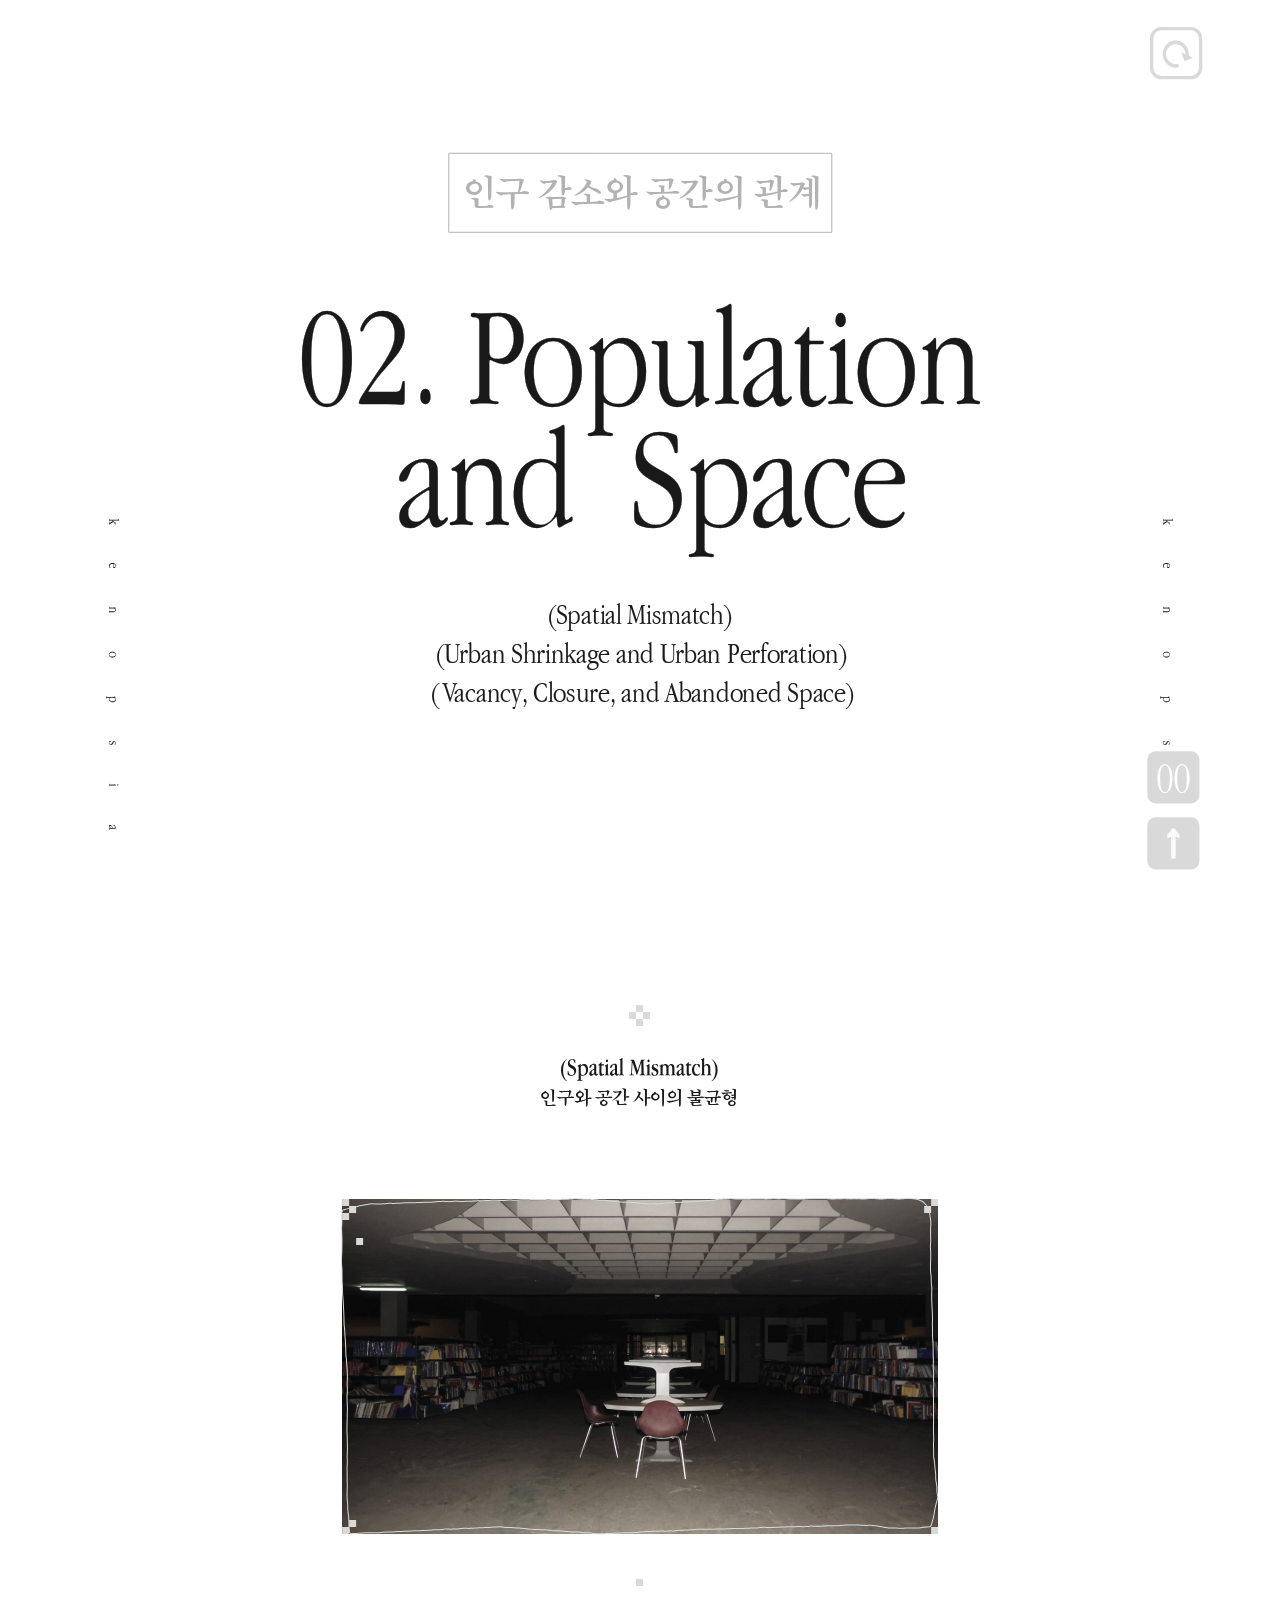
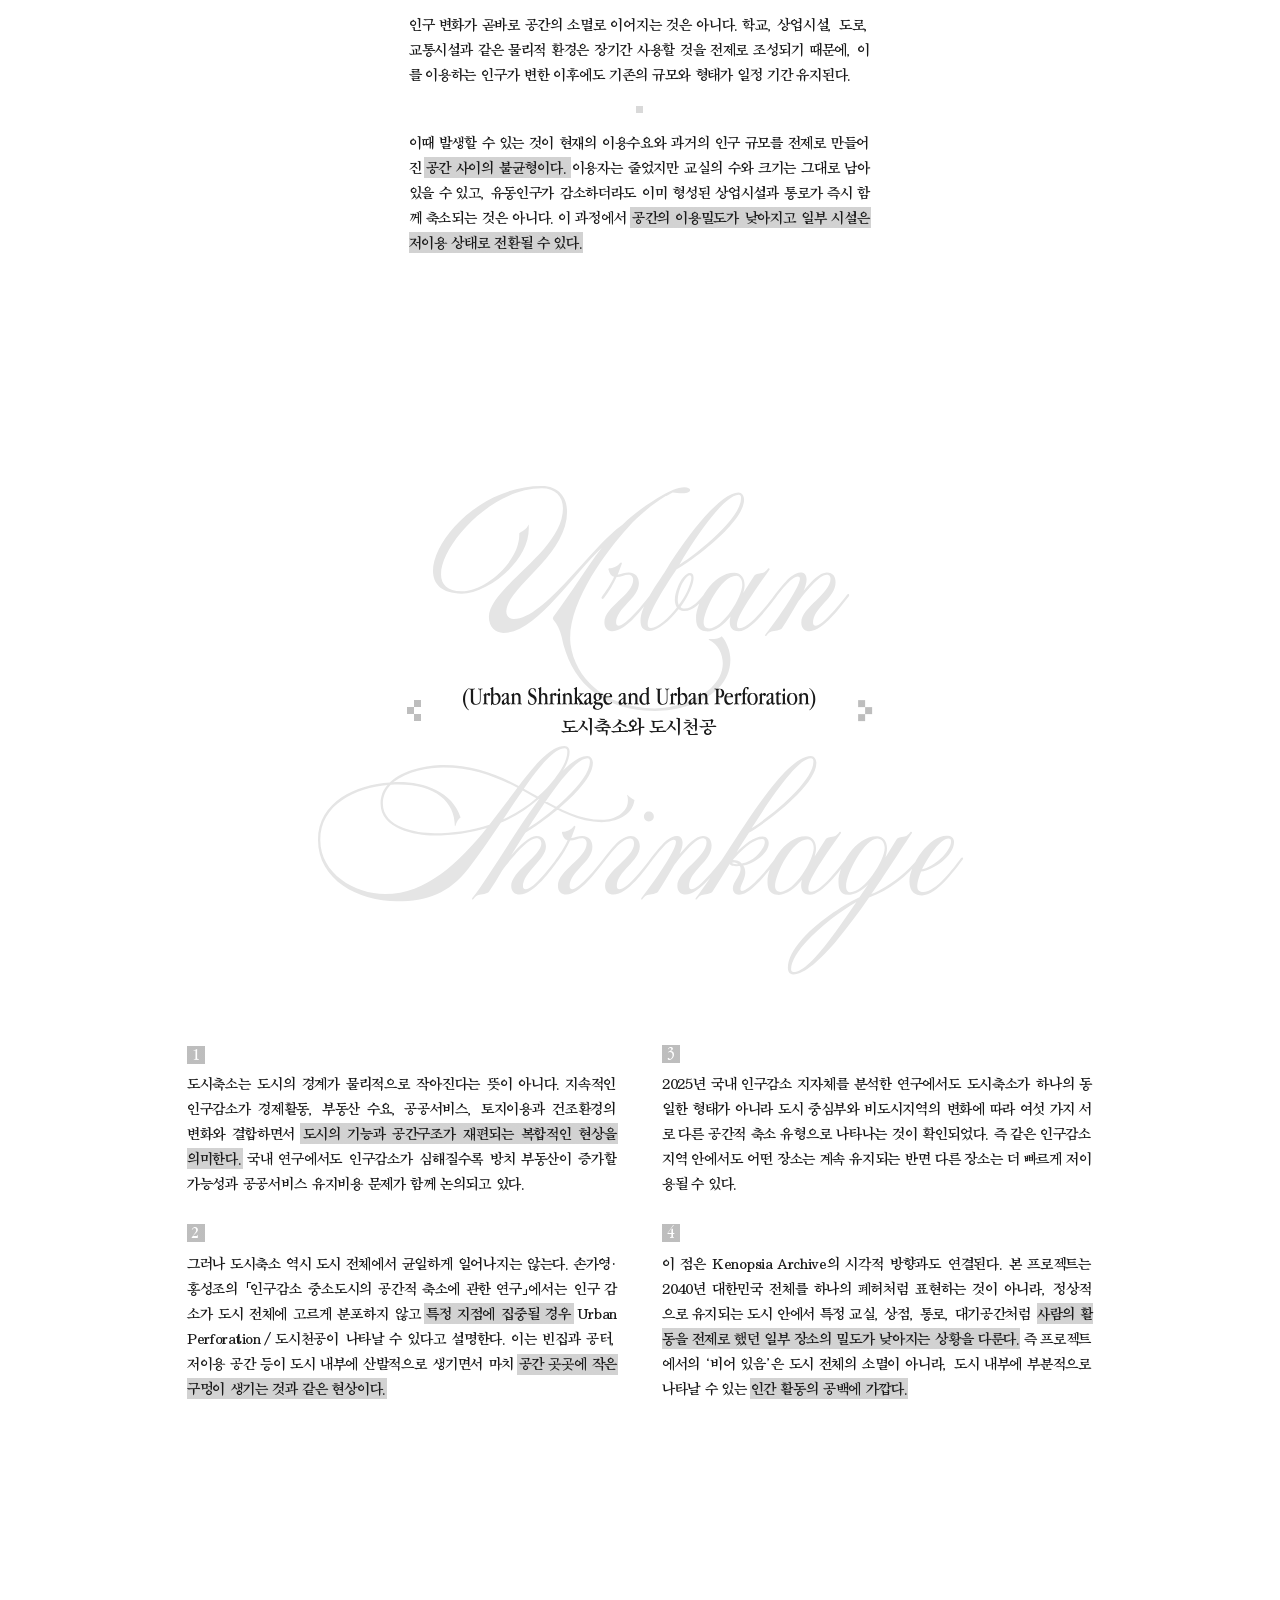
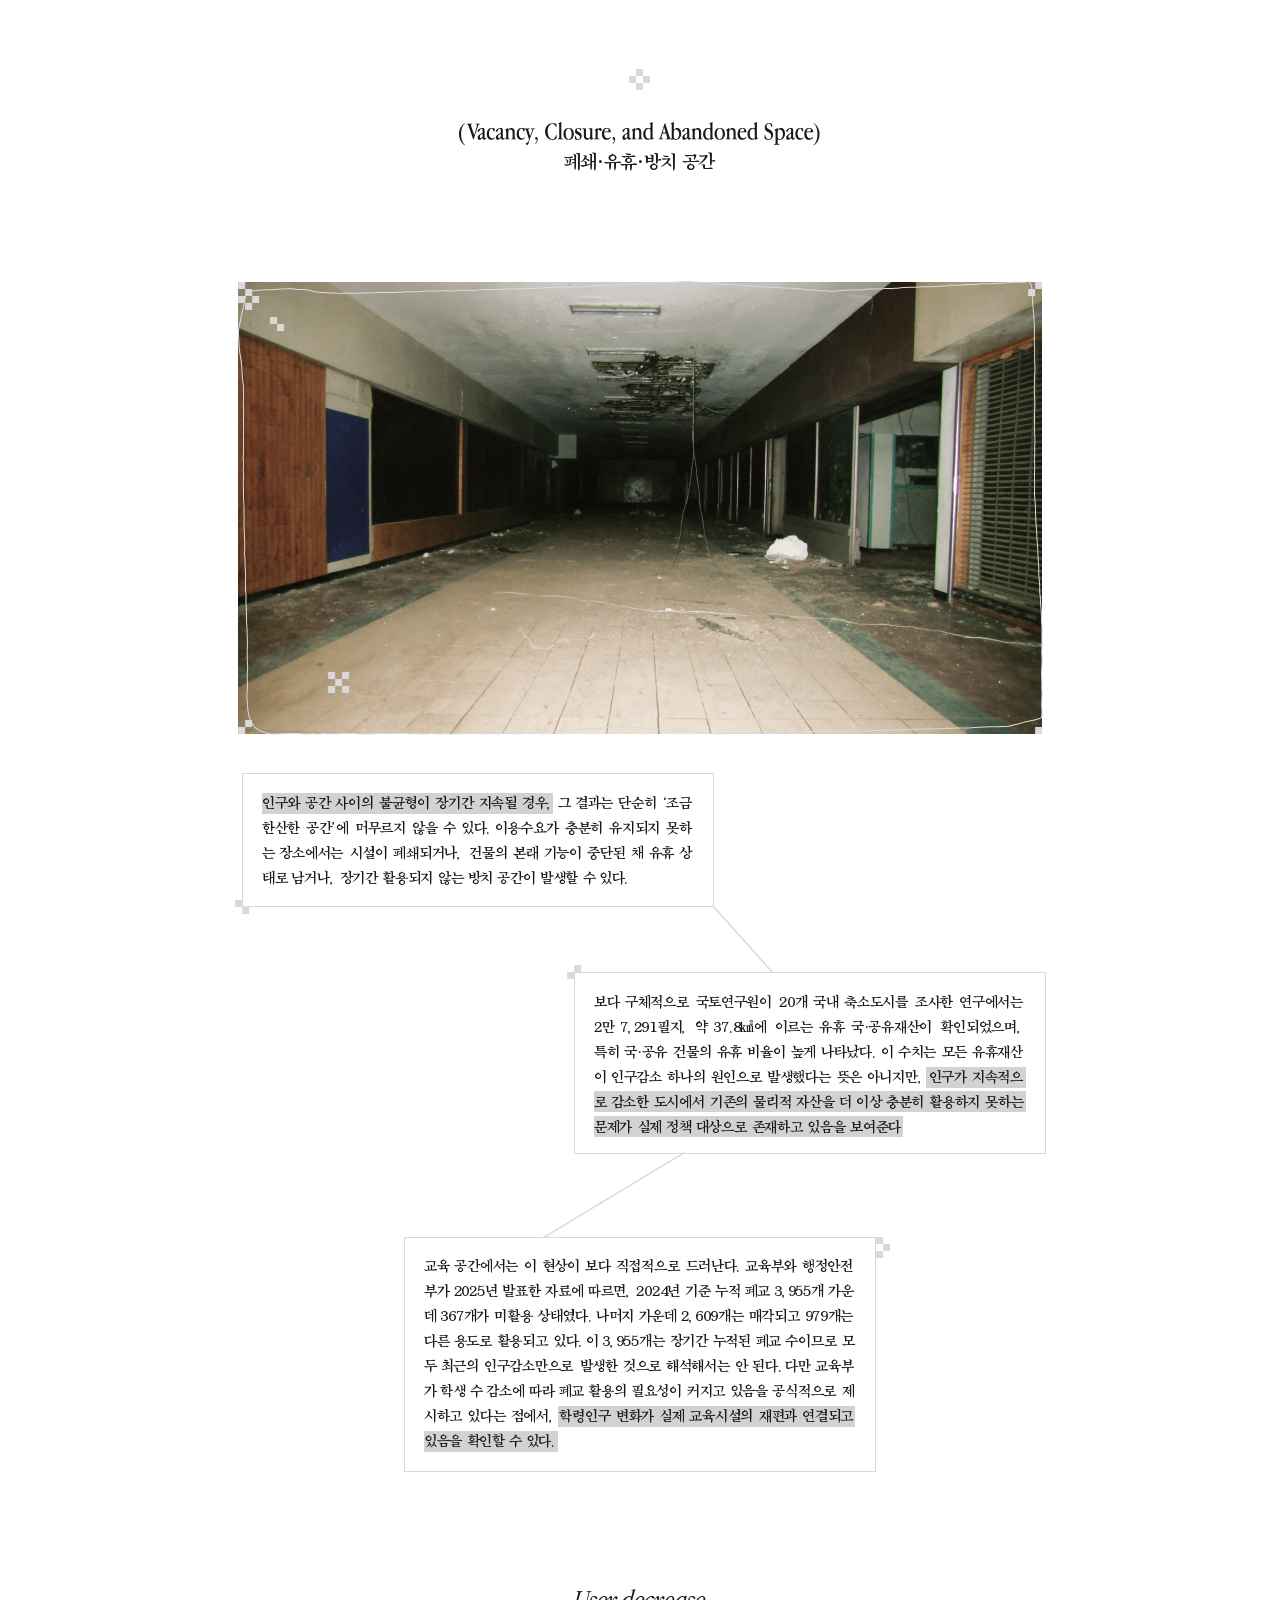
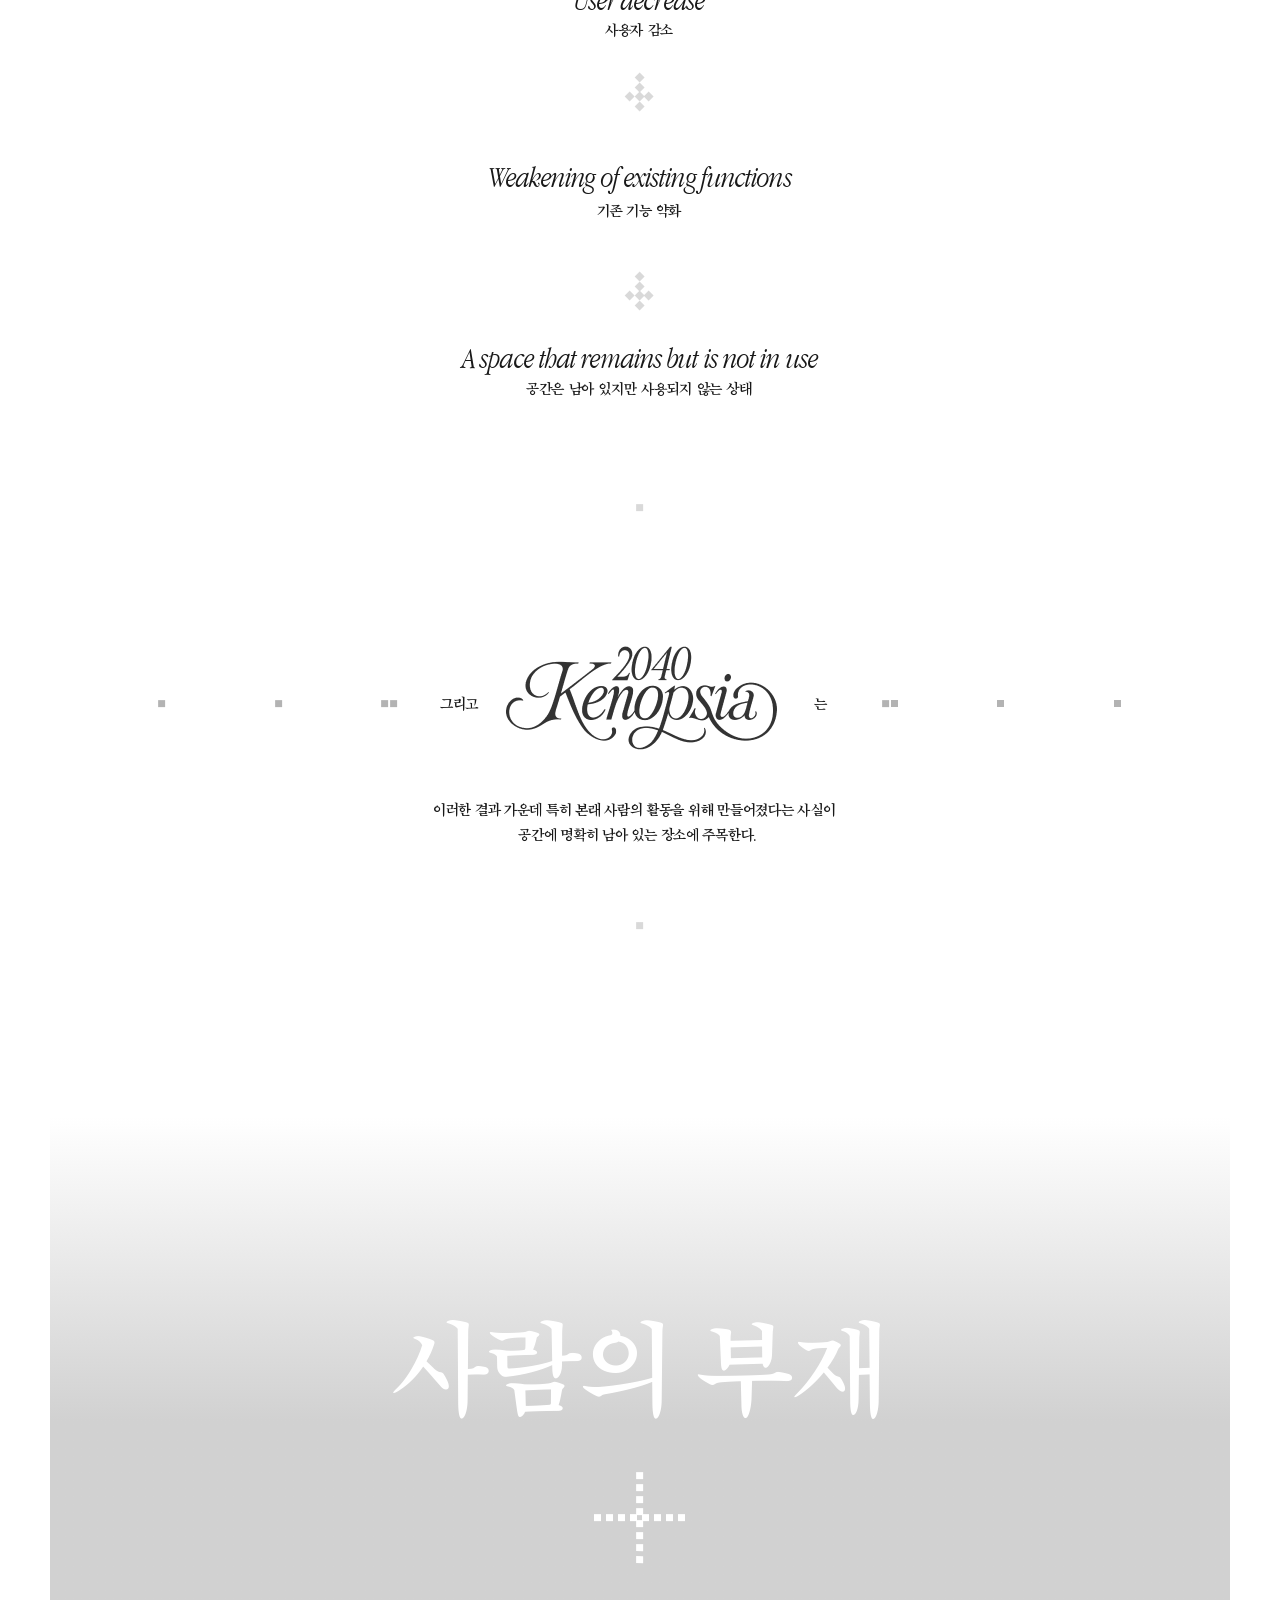
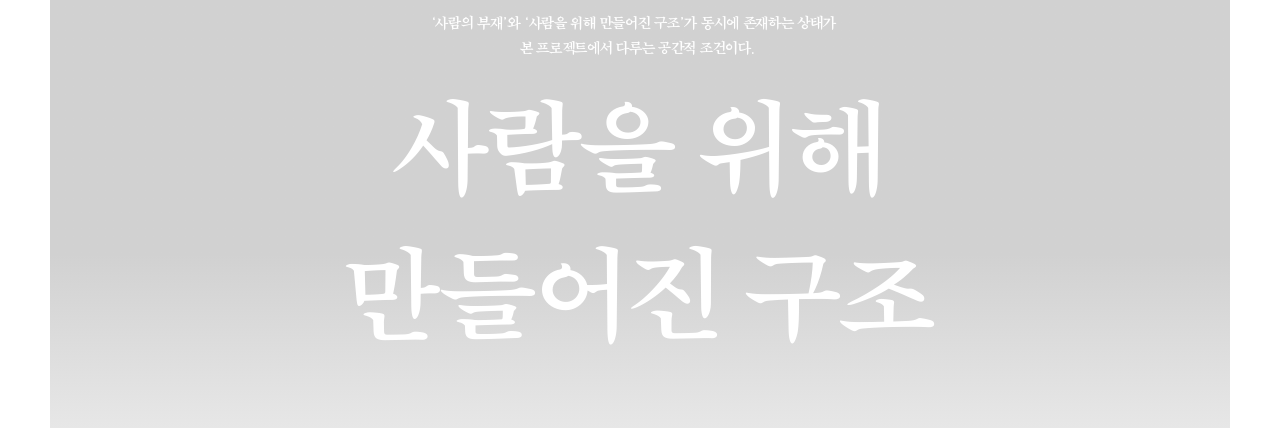
==== section02.html @ 5b74cbef "Upload Kenopsia website" ====
<!doctype html>
<html lang="ko"><head>
<meta charset="utf-8"><meta name="viewport" content="width=device-width,initial-scale=1,viewport-fit=cover">
<meta name="theme-color" content="#ffffff"><title>02. Population and Space — Kenopsia Archive</title>
<link rel="preload" href="fonts/apple-garamond-light.woff" as="font" type="font/woff" crossorigin>
<link rel="preload" href="fonts/bookk-myungjo-bold.woff?v=section05" as="font" type="font/woff" crossorigin>
<link rel="stylesheet" href="styles.css?v=20261015-unified-buttons"><link rel="stylesheet" href="section00.css?v=20261015-unified-buttons"><link rel="stylesheet" href="section02.css?v=20261015-unified-buttons"><link rel="stylesheet" href="section02-positions.css?v=20261015-unified-buttons"><script src="app.js?v=20261013-section02" defer></script>
<link rel="stylesheet" href="navigation-figma-v4.css?v=20261015-1821"></head><body data-page="section02" data-content-height="6828" data-scroll-top="26"><h1 class="sr-only">02. Population and Space — 인구 감소와 공간의 관계</h1><div class="page-shell"><div data-node-id="142:8300" data-name="03_SECTION_02" class="section-screen" style="position:relative;width:1180px;height:6828px;background:#fff;overflow:hidden"><div data-node-id="142:12247" style="position:absolute;left:-56px;top:6206.9990234375px;width:1291px;height:704px;opacity:1;overflow:visible"><span aria-hidden="true" style="position:absolute;left:0.0px;top:0.0px;width:1291px;height:704px;background:linear-gradient(rgba(209.0100646018982,209.0100646018982,209.0100646018982,1),rgba(209.0100646018982,209.0100646018982,209.0100646018982,1));transform:rotate(0deg);transform-origin:center"></span></div><div data-node-id="142:12248" style="position:absolute;left:-56px;top:5916.9990234375px;width:1291px;height:304px;opacity:1;overflow:visible"><img src="assets/section02/native-142-12248.svg" width="1180" height="304" alt="" style="position:absolute;left:56px;top:0.0px;display:block;max-width:none;pointer-events:none"></div><div data-node-id="142:12249" style="position:absolute;left:-56px;top:6653.999032645008px;width:1291.00003182188px;height:363.9999907924921px;opacity:1;overflow:visible"><img src="assets/section02/native-142-12249.svg" width="1180" height="174" alt="" style="position:absolute;left:56px;top:-9.207507901010104e-06px;display:block;max-width:none;pointer-events:none"></div><div data-node-id="142:12250" class="section02-text-layer" style="position:absolute;left:413px;top:157.8996124267578px;width:354px;height:70px;opacity:1;overflow:visible"><span class="sr-only">인구 감소와 공간의 관계</span><svg width="348" height="35" viewBox="0 0 348 35" fill="none" style="position:absolute;left:3.126953125px;top:18.349990844726562px;display:block;overflow:visible" aria-hidden="true">
<text fill="#B2B2B2" style="white-space: pre" xml:space="preserve" font-family="BookkMyungjo" font-size="35" font-weight="bold" letter-spacing="-0.02em"><tspan x="-3.04512" y="27.15">인구 감소와 공간의 관계</tspan></text>
</svg></div><div data-node-id="142:12251" class="section02-text-layer" style="position:absolute;left:248px;top:297.99920654296875px;width:684px;height:115px;opacity:1;overflow:visible"><span class="sr-only">02. Population</span><svg width="678" height="133" viewBox="0 0 678 133" fill="none" style="position:absolute;left:3.75439453125px;top:5.95233154296875px;display:block;overflow:visible" aria-hidden="true">
<text fill="#191919" stroke="#191919" style="white-space: pre" stroke-width="0.3" xml:space="preserve" font-family="AppleGaramondLight" font-size="144.144" letter-spacing="-0.01em"><tspan x="-3.73605" y="99.9801">02. Population</tspan></text>
</svg></div><div data-node-id="142:12252" class="section02-text-layer" style="position:absolute;left:346px;top:418.99920654296875px;width:180px;height:115px;opacity:1;overflow:visible"><span class="sr-only">and</span><svg width="175" height="104" viewBox="0 0 175 104" fill="none" style="position:absolute;left:3.2373046875px;top:5.95233154296875px;display:block;overflow:visible" aria-hidden="true">
<text fill="#191919" stroke="#191919" style="white-space: pre" stroke-width="0.3" xml:space="preserve" font-family="AppleGaramondLight" font-size="144.144" letter-spacing="-0.01em"><tspan x="-2.87123" y="99.9801">and</tspan></text>
</svg></div><div data-node-id="142:12253" class="section02-text-layer" style="position:absolute;left:579px;top:418.99920654296875px;width:281px;height:115px;opacity:1;overflow:visible"><span class="sr-only">Space</span><svg width="273" height="126" viewBox="0 0 273 126" fill="none" style="position:absolute;left:5.183837890625px;top:12.294677734375px;display:block;overflow:visible" aria-hidden="true">
<text fill="#191919" stroke="#191919" style="white-space: pre" stroke-width="0.3" xml:space="preserve" font-family="AppleGaramondLight" font-size="144.144" letter-spacing="-0.01em"><tspan x="-4.88922" y="93.6377">Space</tspan></text>
</svg></div><div data-node-id="142:12254" class="section02-text-layer" style="position:absolute;left:497px;top:596.9992065429688px;width:185px;height:34px;opacity:1;overflow:visible"><span class="sr-only">(Spatial Mismatch)</span><svg width="181" height="28" viewBox="0 0 181 28" fill="none" style="position:absolute;left:2.0078125px;top:6.11767578125px;display:block;overflow:visible" aria-hidden="true">
<text fill="#191919" stroke="#191919" style="white-space: pre" stroke-width="0.122304" xml:space="preserve" font-family="AppleGaramondLight" font-size="30" letter-spacing="-0.01em"><tspan x="-2.00781" y="20.9623">(Spatial Mismatch)</tspan></text>
</svg></div><div data-node-id="142:12255" class="section02-text-layer" style="position:absolute;left:385px;top:635.8995971679688px;width:410px;height:34px;opacity:1;overflow:visible"><span class="sr-only">(Urban Shrinkage and Urban Perforation)</span><svg width="406" height="28" viewBox="0 0 406 28" fill="none" style="position:absolute;left:2.0078125px;top:6.05767822265625px;display:block;overflow:visible" aria-hidden="true">
<text fill="#191919" stroke="#191919" style="white-space: pre" stroke-width="0.122304" xml:space="preserve" font-family="AppleGaramondLight" font-size="30" letter-spacing="-0.01em"><tspan x="-2.00781" y="21.0223">(Urban Shrinkage and Urban Perforation)</tspan></text>
</svg></div><div data-node-id="142:12256" class="section02-text-layer" style="position:absolute;left:380px;top:674.8995971679688px;width:419px;height:34px;opacity:1;overflow:visible"><span class="sr-only">(Vacancy, Closure, and Abandoned Space)</span><svg width="415" height="28" viewBox="0 0 415 28" fill="none" style="position:absolute;left:2.0078125px;top:6.11767578125px;display:block;overflow:visible" aria-hidden="true">
<text fill="#191919" stroke="#191919" style="white-space: pre" stroke-width="0.122304" xml:space="preserve" font-family="AppleGaramondLight" font-size="30" letter-spacing="-0.01em"><tspan x="-2.00781" y="20.9623">(Vacancy, Closure, and Abandoned Space)</tspan></text>
</svg></div><div data-node-id="142:12257" class="section02-text-layer" style="position:absolute;left:55.99998636204691px;top:518.9992058435865px;width:16.00001363795309px;height:312.0000006993822px;opacity:1;overflow:visible"><img src="assets/section02/kenopsia.svg" width="14" height="311" alt="" style="position:absolute;left:-0.24168558079691138px;top:0.2755133946947126px;display:block;max-width:none;pointer-events:none"></div><div data-node-id="142:12258" class="section02-text-layer" style="position:absolute;left:1109.999986362047px;top:518.9992058435865px;width:16.00001363795309px;height:312.0000006993822px;opacity:1;overflow:visible"><img src="assets/section02/kenopsia.svg" width="14" height="311" alt="" style="position:absolute;left:-0.24168558079691138px;top:0.2755133946947126px;display:block;max-width:none;pointer-events:none"></div><div data-node-id="142:12259" style="position:absolute;left:397.70001220703125px;top:152.99998929161163px;width:384.29999476930334px;height:79.79999850135712px;opacity:1;overflow:visible"><span aria-hidden="true" style="position:absolute;left:3.488167294563027e-06px;top:1.6798285983554706e-05px;width:384.29998779296875px;height:79.79996490478516px;background:;transform:rotate(-179.99999499104388deg);transform-origin:center;box-sizing:border-box;border:1.399999976158142px solid rgba(177.78049796819687,177.78049796819687,177.78049796819687,1)"></span></div><div data-node-id="142:12260" class="section02-text-layer section02-decorative-text" style="position:absolute;left:383px;top:2115.9992313850953px;width:414.0000113649612px;height:130.0000361930297px;opacity:1;overflow:visible"><img src="assets/section02/urban.svg" width="418" height="225" alt="" style="position:absolute;left:0.0224609375px;top:-29.7900028694703px;display:block;max-width:none;pointer-events:none"></div><div data-node-id="142:12261" class="section02-text-layer section02-decorative-text" style="position:absolute;left:268px;top:2378.9992113652797px;width:643.0000113649612px;height:130.00005621284527px;opacity:1;overflow:visible"><img src="assets/section02/shrinkage.svg" width="647" height="229" alt="" style="position:absolute;left:0.1962890625px;top:-33.239934021529734px;display:block;max-width:none;pointer-events:none"></div><div data-node-id="142:12262" class="section02-text-layer" style="position:absolute;left:359px;top:1611.999267578125px;width:462px;height:75px;opacity:1;overflow:visible"><span class="sr-only">인구 변화가 곧바로 공간의 소멸로 이어지는 것은 아니다. 학교, 상업시설, 도로, 교통시설과 같은 물리적 환경은 장기간 사용할 것을 전제로 조성되기 때문에, 이를 이용하는 인구가 변한 이후에도 기존의 규모와 형태가 일정 기간 유지된다.</span><svg width="460" height="64" viewBox="0 0 460 64" fill="none" style="position:absolute;left:0.112060546875px;top:5.93994140625px;display:block;overflow:visible" aria-hidden="true">
<text fill="#191919" style="white-space: pre" xml:space="preserve" font-family="BookkMyungjo" font-size="14" font-weight="bold" letter-spacing="-0.02em"><tspan x="-0.112061" y="10.7601">인구 </tspan><tspan x="29.6601" y="10.7601">변화가 </tspan><tspan x="72.5917" y="10.7601">곧바로 </tspan><tspan x="115.523" y="10.7601">공간의 </tspan><tspan x="158.455" y="10.7601">소멸로 </tspan><tspan x="201.386" y="10.7601">이어지는 </tspan><tspan x="257.478" y="10.7601">것은 </tspan><tspan x="287.25" y="10.7601">아니다. </tspan><tspan x="333.155" y="10.7601">학교, </tspan><tspan x="368.444" y="10.7601">상업시설, </tspan><tspan x="430.052" y="10.7601">도로, </tspan><tspan x="-0.112061" y="35.7601">교통시설과 </tspan><tspan x="69.1953" y="35.7601">같은 </tspan><tspan x="99.0242" y="35.7601">물리적 </tspan><tspan x="142.013" y="35.7601">환경은 </tspan><tspan x="185.001" y="35.7601">장기간 </tspan><tspan x="227.99" y="35.7601">사용할 </tspan><tspan x="270.978" y="35.7601">것을 </tspan><tspan x="300.807" y="35.7601">전제로 </tspan><tspan x="343.795" y="35.7601">조성되기 </tspan><tspan x="399.943" y="35.7601">때문에, </tspan><tspan x="448.448" y="35.7601">이</tspan><tspan x="-0.112061" y="60.7601">를 </tspan><tspan x="16.2674" y="60.7601">이용하는 </tspan><tspan x="72.1252" y="60.7601">인구가 </tspan><tspan x="114.824" y="60.7601">변한 </tspan><tspan x="144.362" y="60.7601">이후에도 </tspan><tspan x="200.22" y="60.7601">기존의 </tspan><tspan x="242.919" y="60.7601">규모와 </tspan><tspan x="285.617" y="60.7601">형태가 </tspan><tspan x="328.315" y="60.7601">일정 </tspan><tspan x="357.854" y="60.7601">기간 </tspan><tspan x="387.393" y="60.7601">유지된다.</tspan></text>
</svg></div><div data-node-id="142:12264" class="section02-text-layer" style="position:absolute;left:212px;top:3989.999267578125px;width:431px;height:100px;opacity:1;overflow:visible"><span class="sr-only">인구와 공간 사이의 불균형이 장기간 지속될 경우, 그 결과는 단순히 ‘조금 한산한 공간’에 머무르지 않을 수 있다. 이용수요가 충분히 유지되지 못하는 장소에서는 시설이 폐쇄되거나, 건물의 본래 기능이 중단된 채 유휴 상태로 남거나, 장기간 활용되지 않는 방치 공간이 발생할 수 있다.</span><svg width="432" height="90" viewBox="0 0 432 90" fill="none" style="position:absolute;left:0.112060546875px;top:5.93994140625px;display:block;overflow:visible" aria-hidden="true">
<text fill="#191919" style="white-space: pre" xml:space="preserve" font-family="BookkMyungjo" font-size="14" font-weight="bold" letter-spacing="-0.02em"><tspan x="-0.112061" y="10.7601">인구와 </tspan><tspan x="43.247" y="10.7601">공간 </tspan><tspan x="73.4466" y="10.7601">사이의 </tspan><tspan x="116.806" y="10.7601">불균형이 </tspan><tspan x="173.324" y="10.7601">장기간 </tspan><tspan x="216.683" y="10.7601">지속될 </tspan><tspan x="260.042" y="10.7601">경우, </tspan><tspan x="295.759" y="10.7601">그 </tspan><tspan x="312.799" y="10.7601">결과는 </tspan><tspan x="356.158" y="10.7601">단순히 </tspan><tspan x="399.517" y="10.7601">‘조금 </tspan><tspan x="-0.112061" y="35.7601">한산한 </tspan><tspan x="43.9296" y="35.7601">공간’에 </tspan><tspan x="93.0233" y="35.7601">머무르지 </tspan><tspan x="150.224" y="35.7601">않을 </tspan><tspan x="181.107" y="35.7601">수 </tspan><tspan x="198.829" y="35.7601">있다. </tspan><tspan x="232.686" y="35.7601">이용수요가 </tspan><tspan x="303.046" y="35.7601">충분히 </tspan><tspan x="347.088" y="35.7601">유지되지 </tspan><tspan x="404.289" y="35.7601">못하</tspan><tspan x="-0.112061" y="60.7601">는 </tspan><tspan x="17.4053" y="60.7601">장소에서는 </tspan><tspan x="87.5605" y="60.7601">시설이 </tspan><tspan x="131.397" y="60.7601">폐쇄되거나, </tspan><tspan x="207.069" y="60.7601">건물의 </tspan><tspan x="250.905" y="60.7601">본래 </tspan><tspan x="281.582" y="60.7601">기능이 </tspan><tspan x="325.418" y="60.7601">중단된 </tspan><tspan x="369.254" y="60.7601">채 </tspan><tspan x="386.772" y="60.7601">유휴 </tspan><tspan x="417.448" y="60.7601">상</tspan><tspan x="-0.112061" y="85.7601">태로 </tspan><tspan x="29.4268" y="85.7601">남거나, </tspan><tspan x="77.6421" y="85.7601">장기간 </tspan><tspan x="120.34" y="85.7601">활용되지 </tspan><tspan x="176.198" y="85.7601">않는 </tspan><tspan x="205.737" y="85.7601">방치 </tspan><tspan x="235.276" y="85.7601">공간이 </tspan><tspan x="277.974" y="85.7601">발생할 </tspan><tspan x="320.673" y="85.7601">수 </tspan><tspan x="337.052" y="85.7601">있다.</tspan></text>
</svg></div><div data-node-id="142:12265" class="section02-text-layer" style="position:absolute;left:374px;top:4453.4990234375px;width:431px;height:200px;opacity:1;overflow:visible"><span class="sr-only">교육 공간에서는 이 현상이 보다 직접적으로 드러난다. 교육부와 행정안전부가 2025년 발표한 자료에 따르면, 2024년 기준 누적 폐교 3,955개 가운데 367개가 미활용 상태였다. 나머지 가운데 2,609개는 매각되고 979개는 다른 용도로 활용되고 있다. 이 3,955개는 장기간 누적된 폐교 수이므로 모두 최근의 인구감소만으로 발생한 것으로 해석해서는 안 된다. 다만 교육부가 학생 수 감소에 따라 폐교 활용의 필요성이 커지고 있음을 공식적으로 제시하고 있다는 점에서, 학령인구 변화가 실제 교육시설의 재편과 연결되고 있음을 확인할 수 있다.</span><svg width="432" height="189" viewBox="0 0 432 189" fill="none" style="position:absolute;left:0.0419921875px;top:5.93994140625px;display:block;overflow:visible" aria-hidden="true">
<text fill="#191919" style="white-space: pre" xml:space="preserve" font-family="BookkMyungjo" font-size="14" font-weight="bold" letter-spacing="-0.02em"><tspan x="-0.0419922" y="10.7601">교육 </tspan><tspan x="30.3972" y="10.7601">공간에서는 </tspan><tspan x="100.315" y="10.7601">이 </tspan><tspan x="117.595" y="10.7601">현상이 </tspan><tspan x="161.193" y="10.7601">보다 </tspan><tspan x="191.632" y="10.7601">직접적으로 </tspan><tspan x="261.55" y="10.7601">드러난다. </tspan><tspan x="321.282" y="10.7601">교육부와 </tspan><tspan x="378.04" y="10.7601">행정안전</tspan><tspan x="-0.0419922" y="35.7601">부가 </tspan><tspan x="29.6886" y="35.7601">2025년 </tspan><tspan x="78.2803" y="35.7601">발표한 </tspan><tspan x="121.17" y="35.7601">자료에 </tspan><tspan x="164.06" y="35.7601">따르면, </tspan><tspan x="212.467" y="35.7601">2024년 </tspan><tspan x="261.059" y="35.7601">기준 </tspan><tspan x="290.789" y="35.7601">누적 </tspan><tspan x="320.52" y="35.7601">폐교 </tspan><tspan x="350.251" y="35.7601">3,955개 </tspan><tspan x="404.359" y="35.7601">가운</tspan><tspan x="-0.0419922" y="60.7601">데 </tspan><tspan x="16.4463" y="60.7601">367개가 </tspan><tspan x="70.1095" y="60.7601">미활용 </tspan><tspan x="112.917" y="60.7601">상태였다. </tspan><tspan x="171.857" y="60.7601">나머지 </tspan><tspan x="214.665" y="60.7601">가운데 </tspan><tspan x="257.472" y="60.7601">2,609개는 </tspan><tspan x="324.657" y="60.7601">매각되고 </tspan><tspan x="380.624" y="60.7601">979개는 </tspan><tspan x="-0.0419922" y="85.7601">다른 </tspan><tspan x="29.7673" y="85.7601">용도로 </tspan><tspan x="72.7359" y="85.7601">활용되고 </tspan><tspan x="128.864" y="85.7601">있다. </tspan><tspan x="161.647" y="85.7601">이 </tspan><tspan x="178.297" y="85.7601">3,955개는 </tspan><tspan x="245.644" y="85.7601">장기간 </tspan><tspan x="288.612" y="85.7601">누적된 </tspan><tspan x="331.581" y="85.7601">폐교 </tspan><tspan x="361.39" y="85.7601">수이므로 </tspan><tspan x="417.519" y="85.7601">모</tspan><tspan x="-0.0419922" y="110.76">두 </tspan><tspan x="16.78" y="110.76">최근의 </tspan><tspan x="59.9208" y="110.76">인구감소만으로 </tspan><tspan x="155.699" y="110.76">발생한 </tspan><tspan x="198.84" y="110.76">것으로 </tspan><tspan x="241.981" y="110.76">해석해서는 </tspan><tspan x="311.441" y="110.76">안 </tspan><tspan x="328.263" y="110.76">된다. </tspan><tspan x="361.218" y="110.76">다만 </tspan><tspan x="391.2" y="110.76">교육부</tspan><tspan x="-0.0419922" y="135.76">가 </tspan><tspan x="16.3844" y="135.76">학생 </tspan><tspan x="45.9703" y="135.76">수 </tspan><tspan x="62.3967" y="135.76">감소에 </tspan><tspan x="105.142" y="135.76">따라 </tspan><tspan x="134.728" y="135.76">폐교 </tspan><tspan x="164.314" y="135.76">활용의 </tspan><tspan x="207.059" y="135.76">필요성이 </tspan><tspan x="262.964" y="135.76">커지고 </tspan><tspan x="305.709" y="135.76">있음을 </tspan><tspan x="348.454" y="135.76">공식적으로 </tspan><tspan x="417.519" y="135.76">제</tspan><tspan x="-0.0419922" y="160.76">시하고 </tspan><tspan x="43.2738" y="160.76">있다는 </tspan><tspan x="86.5896" y="160.76">점에서, </tspan><tspan x="135.422" y="160.76">학령인구 </tspan><tspan x="191.898" y="160.76">변화가 </tspan><tspan x="235.213" y="160.76">실제 </tspan><tspan x="265.37" y="160.76">교육시설의 </tspan><tspan x="335.004" y="160.76">재편과 </tspan><tspan x="378.32" y="160.76">연결되고 </tspan><tspan x="-0.0419922" y="185.76">있음을 </tspan><tspan x="42.6564" y="185.76">확인할 </tspan><tspan x="85.3547" y="185.76">수 </tspan><tspan x="101.734" y="185.76">있다.</tspan></text>
</svg></div><div data-node-id="142:12266" class="section02-text-layer" style="position:absolute;left:555px;top:4817px;width:70px;height:25px;opacity:1;overflow:visible"><span class="sr-only">사용자 감소</span><svg width="70" height="14" viewBox="0 0 70 14" fill="none" style="position:absolute;left:0.0419921875px;top:5.93994140625px;display:block;overflow:visible" aria-hidden="true">
<text fill="#191919" style="white-space: pre" xml:space="preserve" font-family="BookkMyungjo" font-size="14" font-weight="bold" letter-spacing="-0.02em"><tspan x="-0.0419922" y="10.7601">사용자 </tspan><tspan x="42.6564" y="10.7601">감소</tspan></text>
</svg></div><div data-node-id="142:12267" class="section02-text-layer" style="position:absolute;left:547px;top:4997.9990234375px;width:86px;height:25px;opacity:1;overflow:visible"><span class="sr-only">기존 기능 약화</span><svg width="86" height="14" viewBox="0 0 86 14" fill="none" style="position:absolute;left:0.322021484375px;top:5.93994140625px;display:block;overflow:visible" aria-hidden="true">
<text fill="#191919" style="white-space: pre" xml:space="preserve" font-family="BookkMyungjo" font-size="14" font-weight="bold" letter-spacing="-0.02em"><tspan x="-0.322021" y="10.7601">기존 </tspan><tspan x="29.2169" y="10.7601">기능 </tspan><tspan x="58.7558" y="10.7601">약화</tspan></text>
</svg></div><div data-node-id="142:12268" class="section02-text-layer" style="position:absolute;left:476px;top:5176.0078125px;width:227px;height:25px;opacity:1;overflow:visible"><span class="sr-only">공간은 남아 있지만 사용되지 않는 상태</span><svg width="226" height="14" viewBox="0 0 226 14" fill="none" style="position:absolute;left:0.112060546875px;top:5.93994140625px;display:block;overflow:visible" aria-hidden="true">
<text fill="#191919" style="white-space: pre" xml:space="preserve" font-family="BookkMyungjo" font-size="14" font-weight="bold" letter-spacing="-0.02em"><tspan x="-0.112061" y="10.7601">공간은 </tspan><tspan x="42.5863" y="10.7601">남아 </tspan><tspan x="72.1252" y="10.7601">있지만 </tspan><tspan x="114.824" y="10.7601">사용되지 </tspan><tspan x="170.681" y="10.7601">않는 </tspan><tspan x="200.22" y="10.7601">상태</tspan></text>
</svg></div><div data-node-id="142:12271" class="section02-text-layer" style="position:absolute;left:382px;top:5596.9990234375px;width:415px;height:50px;opacity:1;overflow:visible"><span class="sr-only">이러한 결과 가운데 특히 본래 사람의 활동을 위해 만들어졌다는 사실이&#32;
공간에 명확히 남아 있는 장소에 주목한다.</span><svg width="408" height="39" viewBox="0 0 408 39" fill="none" style="position:absolute;left:1.5400390625px;top:5.93994140625px;display:block;overflow:visible" aria-hidden="true">
<text fill="#191919" style="white-space: pre" xml:space="preserve" font-family="BookkMyungjo" font-size="14" font-weight="bold" letter-spacing="-0.02em"><tspan x="-1.0921" y="10.7601">이러한 결과 가운데 특히 본래 사람의 활동을 위해 만들어졌다는 사실이&#32;
</tspan><tspan x="84.4277" y="35.7601">공간에 명확히 남아 있는 장소에 주목한다.</tspan></text>
</svg></div><div data-node-id="142:12272" class="section02-text-layer" style="position:absolute;left:490px;top:1081.999267578125px;width:199px;height:30px;opacity:1;overflow:visible"><span class="sr-only">인구와 공간 사이의 불균형</span><svg width="196" height="18" viewBox="0 0 196 18" fill="none" style="position:absolute;left:1.619873046875px;top:5.780029296875px;display:block;overflow:visible" aria-hidden="true">
<text fill="#191919" style="white-space: pre" xml:space="preserve" font-family="BookkMyungjo" font-size="18" font-weight="bold" letter-spacing="-0.02em"><tspan x="-1.56601" y="14.62">인구와 공간 사이의 불균형</tspan></text>
</svg></div><div data-node-id="142:12273" class="section02-text-layer" style="position:absolute;left:513px;top:3345.999267578125px;width:154px;height:30px;opacity:1;overflow:visible"><span class="sr-only">폐쇄·유휴·방치 공간</span><svg width="154" height="18" viewBox="0 0 154 18" fill="none" style="position:absolute;left:0.51123046875px;top:5.780029296875px;display:block;overflow:visible" aria-hidden="true">
<text fill="#191919" style="white-space: pre" xml:space="preserve" font-family="BookkMyungjo" font-size="18" font-weight="bold" letter-spacing="-0.02em"><tspan x="-0.179977" y="14.62">폐쇄·유휴·방치 공간</tspan></text>
</svg></div><div data-node-id="142:12274" class="section02-text-layer" style="position:absolute;left:511px;top:2310.999267578125px;width:157px;height:30px;opacity:1;overflow:visible"><span class="sr-only">도시축소와 도시천공</span><svg width="157" height="18" viewBox="0 0 157 18" fill="none" style="position:absolute;left:0.257080078125px;top:5.780029296875px;display:block;overflow:visible" aria-hidden="true">
<text fill="#191919" style="white-space: pre" xml:space="preserve" font-family="BookkMyungjo" font-size="18" font-weight="bold" letter-spacing="-0.02em"><tspan x="-0.143913" y="14.62">도시축소와 도시천공</tspan></text>
</svg></div><div data-node-id="142:12275" class="section02-text-layer" style="position:absolute;left:509px;top:1051.999267578125px;width:161px;height:29px;opacity:1;overflow:visible"><img src="assets/section02/spatial-title.svg" width="157" height="24" alt="" style="position:absolute;left:1.85009765625px;top:5.6500244140625px;display:block;max-width:none;pointer-events:none"></div><div data-node-id="142:12276" class="section02-text-layer" style="position:absolute;left:407px;top:3315.999267578125px;width:365px;height:29px;opacity:1;overflow:visible"><img src="assets/section02/vacancy-title.svg" width="361" height="24" alt="" style="position:absolute;left:1.85009765625px;top:5.64990234375px;display:block;max-width:none;pointer-events:none"></div><div data-node-id="142:12277" class="section02-text-layer" style="position:absolute;left:411px;top:2280.999267578125px;width:357px;height:29px;opacity:1;overflow:visible"><img src="assets/section02/urban-title.svg" width="353" height="24" alt="" style="position:absolute;left:1.85009765625px;top:5.64990234375px;display:block;max-width:none;pointer-events:none"></div><div data-node-id="142:12279" style="position:absolute;left:586px;top:1004.999267578125px;width:7.1280717849731445px;height:7.1280717849731445px;opacity:1;overflow:visible"><span aria-hidden="true" style="position:absolute;left:0.0px;top:0.0px;width:7.1280717849731445px;height:7.1280717849731445px;background:linear-gradient(rgba(217.0000022649765,217.0000022649765,217.0000022649765,1),rgba(217.0000022649765,217.0000022649765,217.0000022649765,1));transform:rotate(0deg);transform-origin:center"></span></div><div data-node-id="142:12280" style="position:absolute;left:579px;top:1011.999267578125px;width:7.1280717849731445px;height:7.1280717849731445px;opacity:1;overflow:visible"><span aria-hidden="true" style="position:absolute;left:0.0px;top:0.0px;width:7.1280717849731445px;height:7.1280717849731445px;background:linear-gradient(rgba(217.0000022649765,217.0000022649765,217.0000022649765,1),rgba(217.0000022649765,217.0000022649765,217.0000022649765,1));transform:rotate(0deg);transform-origin:center"></span></div><div data-node-id="142:12281" style="position:absolute;left:586px;top:1018.999267578125px;width:7.1280717849731445px;height:7.1280717849731445px;opacity:1;overflow:visible"><span aria-hidden="true" style="position:absolute;left:0.0px;top:0.0px;width:7.1280717849731445px;height:7.1280717849731445px;background:linear-gradient(rgba(217.0000022649765,217.0000022649765,217.0000022649765,1),rgba(217.0000022649765,217.0000022649765,217.0000022649765,1));transform:rotate(0deg);transform-origin:center"></span></div><div data-node-id="142:12282" style="position:absolute;left:593px;top:1011.999267578125px;width:7.1280717849731445px;height:7.1280717849731445px;opacity:1;overflow:visible"><span aria-hidden="true" style="position:absolute;left:0.0px;top:0.0px;width:7.1280717849731445px;height:7.1280717849731445px;background:linear-gradient(rgba(217.0000022649765,217.0000022649765,217.0000022649765,1),rgba(217.0000022649765,217.0000022649765,217.0000022649765,1));transform:rotate(0deg);transform-origin:center"></span></div><div data-node-id="142:12284" style="position:absolute;left:586px;top:3268.999267578125px;width:7.1280717849731445px;height:7.1280717849731445px;opacity:1;overflow:visible"><span aria-hidden="true" style="position:absolute;left:0.0px;top:0.0px;width:7.1280717849731445px;height:7.1280717849731445px;background:linear-gradient(rgba(217.0000022649765,217.0000022649765,217.0000022649765,1),rgba(217.0000022649765,217.0000022649765,217.0000022649765,1));transform:rotate(0deg);transform-origin:center"></span></div><div data-node-id="142:12285" style="position:absolute;left:579px;top:3275.999267578125px;width:7.1280717849731445px;height:7.1280717849731445px;opacity:1;overflow:visible"><span aria-hidden="true" style="position:absolute;left:0.0px;top:0.0px;width:7.1280717849731445px;height:7.1280717849731445px;background:linear-gradient(rgba(217.0000022649765,217.0000022649765,217.0000022649765,1),rgba(217.0000022649765,217.0000022649765,217.0000022649765,1));transform:rotate(0deg);transform-origin:center"></span></div><div data-node-id="142:12286" style="position:absolute;left:586px;top:3282.999267578125px;width:7.1280717849731445px;height:7.1280717849731445px;opacity:1;overflow:visible"><span aria-hidden="true" style="position:absolute;left:0.0px;top:0.0px;width:7.1280717849731445px;height:7.1280717849731445px;background:linear-gradient(rgba(217.0000022649765,217.0000022649765,217.0000022649765,1),rgba(217.0000022649765,217.0000022649765,217.0000022649765,1));transform:rotate(0deg);transform-origin:center"></span></div><div data-node-id="142:12287" style="position:absolute;left:593px;top:3275.999267578125px;width:7.1280717849731445px;height:7.1280717849731445px;opacity:1;overflow:visible"><span aria-hidden="true" style="position:absolute;left:0.0px;top:0.0px;width:7.1280717849731445px;height:7.1280717849731445px;background:linear-gradient(rgba(217.0000022649765,217.0000022649765,217.0000022649765,1),rgba(217.0000022649765,217.0000022649765,217.0000022649765,1));transform:rotate(0deg);transform-origin:center"></span></div><div data-node-id="142:12289" style="position:absolute;left:364px;top:2299.999267578125px;width:7.1280717849731445px;height:7.1280717849731445px;opacity:1;overflow:visible"><span aria-hidden="true" style="position:absolute;left:0.0px;top:0.0px;width:7.1280717849731445px;height:7.1280717849731445px;background:linear-gradient(rgba(189.50616717338562,189.50616717338562,189.50616717338562,1),rgba(189.50616717338562,189.50616717338562,189.50616717338562,1));transform:rotate(0deg);transform-origin:center"></span></div><div data-node-id="142:12290" style="position:absolute;left:357px;top:2306.999267578125px;width:7.1280717849731445px;height:7.1280717849731445px;opacity:1;overflow:visible"><span aria-hidden="true" style="position:absolute;left:0.0px;top:0.0px;width:7.1280717849731445px;height:7.1280717849731445px;background:linear-gradient(rgba(189.50616717338562,189.50616717338562,189.50616717338562,1),rgba(189.50616717338562,189.50616717338562,189.50616717338562,1));transform:rotate(0deg);transform-origin:center"></span></div><div data-node-id="142:12291" style="position:absolute;left:364px;top:2313.999267578125px;width:7.1280717849731445px;height:7.1280717849731445px;opacity:1;overflow:visible"><span aria-hidden="true" style="position:absolute;left:0.0px;top:0.0px;width:7.1280717849731445px;height:7.1280717849731445px;background:linear-gradient(rgba(189.50616717338562,189.50616717338562,189.50616717338562,1),rgba(189.50616717338562,189.50616717338562,189.50616717338562,1));transform:rotate(0deg);transform-origin:center"></span></div><div data-node-id="142:12293" style="position:absolute;left:807.9998579025269px;top:2299.999267578125px;width:7.1280717849731445px;height:7.1280717849731445px;opacity:1;overflow:visible"><span aria-hidden="true" style="position:absolute;left:0.0px;top:0.0px;width:7.1280717849731445px;height:7.1280717849731445px;background:linear-gradient(rgba(189.50616717338562,189.50616717338562,189.50616717338562,1),rgba(189.50616717338562,189.50616717338562,189.50616717338562,1));transform:rotate(180deg);transform-origin:center"></span></div><div data-node-id="142:12294" style="position:absolute;left:814.9998579025269px;top:2306.999267578125px;width:7.1280717849731445px;height:7.1280717849731445px;opacity:1;overflow:visible"><span aria-hidden="true" style="position:absolute;left:0.0px;top:0.0px;width:7.1280717849731445px;height:7.1280717849731445px;background:linear-gradient(rgba(189.50616717338562,189.50616717338562,189.50616717338562,1),rgba(189.50616717338562,189.50616717338562,189.50616717338562,1));transform:rotate(180deg);transform-origin:center"></span></div><div data-node-id="142:12295" style="position:absolute;left:807.9998579025269px;top:2313.999267578125px;width:7.1280717849731445px;height:7.1280717849731445px;opacity:1;overflow:visible"><span aria-hidden="true" style="position:absolute;left:0.0px;top:0.0px;width:7.1280717849731445px;height:7.1280717849731445px;background:linear-gradient(rgba(189.50616717338562,189.50616717338562,189.50616717338562,1),rgba(189.50616717338562,189.50616717338562,189.50616717338562,1));transform:rotate(180deg);transform-origin:center"></span></div><div data-node-id="142:12296" style="position:absolute;left:586px;top:1578.999267578125px;width:7.1280717849731445px;height:7.1280717849731445px;opacity:1;overflow:visible"><span aria-hidden="true" style="position:absolute;left:0.0px;top:0.0px;width:7.1280717849731445px;height:7.1280717849731445px;background:linear-gradient(rgba(217.0000022649765,217.0000022649765,217.0000022649765,1),rgba(217.0000022649765,217.0000022649765,217.0000022649765,1));transform:rotate(0deg);transform-origin:center"></span></div><div data-node-id="142:12297" style="position:absolute;left:586px;top:1705.999267578125px;width:7.1280717849731445px;height:7.1280717849731445px;opacity:1;overflow:visible"><span aria-hidden="true" style="position:absolute;left:0.0px;top:0.0px;width:7.1280717849731445px;height:7.1280717849731445px;background:linear-gradient(rgba(217.0000022649765,217.0000022649765,217.0000022649765,1),rgba(217.0000022649765,217.0000022649765,217.0000022649765,1));transform:rotate(0deg);transform-origin:center"></span></div><div data-node-id="142:12263" class="section02-text-layer" style="position:absolute;left:359px;top:1729.999267578125px;width:462px;height:125px;opacity:1;overflow:visible"><span class="sr-only">이때 발생할 수 있는 것이 현재의 이용수요와 과거의 인구 규모를 전제로 만들어진 공간 사이의 불균형이다. 이용자는 줄었지만 교실의 수와 크기는 그대로 남아 있을 수 있고, 유동인구가 감소하더라도 이미 형성된 상업시설과 통로가 즉시 함께 축소되는 것은 아니다. 이 과정에서 공간의 이용밀도가 낮아지고 일부 시설은 저이용 상태로 전환될 수 있다.</span><svg width="463" height="114" viewBox="0 0 463 114" fill="none" style="position:absolute;left:0.30810546875px;top:5.93994140625px;display:block;overflow:visible" aria-hidden="true">
<text fill="#191919" style="white-space: pre" xml:space="preserve" font-family="BookkMyungjo" font-size="14" font-weight="bold" letter-spacing="-0.02em"><tspan x="-0.308105" y="10.7601">이때 </tspan><tspan x="29.7033" y="10.7601">발생할 </tspan><tspan x="72.8742" y="10.7601">수 </tspan><tspan x="89.7261" y="10.7601">있는 </tspan><tspan x="119.738" y="10.7601">것이 </tspan><tspan x="149.749" y="10.7601">현재의 </tspan><tspan x="192.92" y="10.7601">이용수요와 </tspan><tspan x="262.41" y="10.7601">과거의 </tspan><tspan x="305.58" y="10.7601">인구 </tspan><tspan x="335.592" y="10.7601">규모를 </tspan><tspan x="378.763" y="10.7601">전제로 </tspan><tspan x="421.934" y="10.7601">만들어</tspan><tspan x="-0.308105" y="35.7601">진 </tspan><tspan x="16.6437" y="35.7601">공간 </tspan><tspan x="46.755" y="35.7601">사이의 </tspan><tspan x="90.0257" y="35.7601">불균형이다. </tspan><tspan x="162.589" y="35.7601">이용자는 </tspan><tspan x="219.019" y="35.7601">줄었지만 </tspan><tspan x="275.45" y="35.7601">교실의 </tspan><tspan x="318.72" y="35.7601">수와 </tspan><tspan x="348.832" y="35.7601">크기는 </tspan><tspan x="392.102" y="35.7601">그대로 </tspan><tspan x="435.373" y="35.7601">남아 </tspan><tspan x="-0.308105" y="60.7601">있을 </tspan><tspan x="29.5209" y="60.7601">수 </tspan><tspan x="46.1904" y="60.7601">있고, </tspan><tspan x="81.5362" y="60.7601">유동인구가 </tspan><tspan x="150.844" y="60.7601">감소하더라도 </tspan><tspan x="233.31" y="60.7601">이미 </tspan><tspan x="263.139" y="60.7601">형성된 </tspan><tspan x="306.128" y="60.7601">상업시설과 </tspan><tspan x="375.435" y="60.7601">통로가 </tspan><tspan x="418.423" y="60.7601">즉시 </tspan><tspan x="448.252" y="60.7601">함</tspan><tspan x="-0.308105" y="85.7601">께 </tspan><tspan x="16.6437" y="85.7601">축소되는 </tspan><tspan x="73.0739" y="85.7601">것은 </tspan><tspan x="103.185" y="85.7601">아니다. </tspan><tspan x="149.43" y="85.7601">이 </tspan><tspan x="166.382" y="85.7601">과정에서 </tspan><tspan x="222.812" y="85.7601">공간의 </tspan><tspan x="266.082" y="85.7601">이용밀도가 </tspan><tspan x="335.672" y="85.7601">낮아지고 </tspan><tspan x="392.102" y="85.7601">일부 </tspan><tspan x="422.214" y="85.7601">시설은 </tspan><tspan x="-0.308105" y="110.76">저이용 </tspan><tspan x="42.3903" y="110.76">상태로 </tspan><tspan x="85.0886" y="110.76">전환될 </tspan><tspan x="127.787" y="110.76">수 </tspan><tspan x="144.166" y="110.76">있다.</tspan></text>
</svg></div><div data-node-id="142:12298" class="section02-highlight-layer" style="position:absolute;left:374.099609375px;top:1757.098876953125px;width:147px;height:21px;opacity:1;overflow:visible"><span aria-hidden="true" style="position:absolute;left:0.0px;top:0.0px;width:147px;height:21px;background:linear-gradient(rgba(210.0760442018509,210.0760442018509,210.0760442018509,1),rgba(210.0760442018509,210.0760442018509,210.0760442018509,1));transform:rotate(0deg);transform-origin:center"></span></div><div data-node-id="142:12299" class="section02-highlight-layer" style="position:absolute;left:359px;top:1832.198486328125px;width:174px;height:21px;opacity:1;overflow:visible"><span aria-hidden="true" style="position:absolute;left:0.0px;top:0.0px;width:174px;height:21px;background:linear-gradient(rgba(210.0760442018509,210.0760442018509,210.0760442018509,1),rgba(210.0760442018509,210.0760442018509,210.0760442018509,1));transform:rotate(0deg);transform-origin:center"></span></div><div data-node-id="142:12300" class="section02-highlight-layer" style="position:absolute;left:580px;top:1807.198486328125px;width:241px;height:21px;opacity:1;overflow:visible"><span aria-hidden="true" style="position:absolute;left:0.0px;top:0.0px;width:241px;height:21px;background:linear-gradient(rgba(210.0760442018509,210.0760442018509,210.0760442018509,1),rgba(210.0760442018509,210.0760442018509,210.0760442018509,1));transform:rotate(0deg);transform-origin:center"></span></div><div data-node-id="142:12303" class="section02-text-layer" style="position:absolute;left:137px;top:2670.995361328125px;width:431px;height:125px;opacity:1;overflow:visible"><span class="sr-only">도시축소는 도시의 경계가 물리적으로 작아진다는 뜻이 아니다. 지속적인 인구감소가 경제활동, 부동산 수요, 공공서비스, 토지이용과 건조환경의 변화와 결합하면서 도시의 기능과 공간구조가 재편되는 복합적인 현상을 의미한다. 국내 연구에서도 인구감소가 심해질수록 방치 부동산이 증가할 가능성과 공공서비스 유지비용 문제가 함께 논의되고 있다.</span><svg width="432" height="114" viewBox="0 0 432 114" fill="none" style="position:absolute;left:0.083984375px;top:5.93994140625px;display:block;overflow:visible" aria-hidden="true">
<text fill="#191919" style="white-space: pre" xml:space="preserve" font-family="BookkMyungjo" font-size="14" font-weight="bold" letter-spacing="-0.02em"><tspan x="-0.0839844" y="10.7601">도시축소는 </tspan><tspan x="70.4622" y="10.7601">도시의 </tspan><tspan x="114.689" y="10.7601">경계가 </tspan><tspan x="158.917" y="10.7601">물리적으로 </tspan><tspan x="229.463" y="10.7601">작아진다는 </tspan><tspan x="300.009" y="10.7601">뜻이 </tspan><tspan x="331.077" y="10.7601">아니다. </tspan><tspan x="378.278" y="10.7601">지속적인 </tspan><tspan x="-0.0839844" y="35.7601">인구감소가 </tspan><tspan x="71.1842" y="35.7601">경제활동, </tspan><tspan x="134.81" y="35.7601">부동산 </tspan><tspan x="179.759" y="35.7601">수요, </tspan><tspan x="217.066" y="35.7601">공공서비스, </tspan><tspan x="293.851" y="35.7601">토지이용과 </tspan><tspan x="365.119" y="35.7601">건조환경의 </tspan><tspan x="-0.0839844" y="60.7601">변화와 </tspan><tspan x="44.5681" y="60.7601">결합하면서 </tspan><tspan x="115.539" y="60.7601">도시의 </tspan><tspan x="160.191" y="60.7601">기능과 </tspan><tspan x="204.843" y="60.7601">공간구조가 </tspan><tspan x="275.814" y="60.7601">재편되는 </tspan><tspan x="333.626" y="60.7601">복합적인 </tspan><tspan x="391.438" y="60.7601">현상을 </tspan><tspan x="-0.0839844" y="85.7601">의미한다. </tspan><tspan x="60.2767" y="85.7601">국내 </tspan><tspan x="91.3445" y="85.7601">연구에서도 </tspan><tspan x="161.891" y="85.7601">인구감소가 </tspan><tspan x="232.437" y="85.7601">심해질수록 </tspan><tspan x="302.983" y="85.7601">방치 </tspan><tspan x="334.051" y="85.7601">부동산이 </tspan><tspan x="391.438" y="85.7601">증가할 </tspan><tspan x="-0.0839844" y="110.76">가능성과 </tspan><tspan x="55.7738" y="110.76">공공서비스 </tspan><tspan x="124.791" y="110.76">유지비용 </tspan><tspan x="180.649" y="110.76">문제가 </tspan><tspan x="223.347" y="110.76">함께 </tspan><tspan x="252.886" y="110.76">논의되고 </tspan><tspan x="308.744" y="110.76">있다.</tspan></text>
</svg></div><div data-node-id="142:12304" class="section02-highlight-layer" style="position:absolute;left:250px;top:2723.393798828125px;width:318px;height:21px;opacity:1;overflow:visible"><span aria-hidden="true" style="position:absolute;left:0.0px;top:0.0px;width:318px;height:21px;background:linear-gradient(rgba(210.0760442018509,210.0760442018509,210.0760442018509,1),rgba(210.0760442018509,210.0760442018509,210.0760442018509,1));transform:rotate(0deg);transform-origin:center"></span></div><div data-node-id="142:12305" class="section02-highlight-layer" style="position:absolute;left:137px;top:2748.094970703125px;width:56px;height:21px;opacity:1;overflow:visible"><span aria-hidden="true" style="position:absolute;left:0.0px;top:0.0px;width:56px;height:21px;background:linear-gradient(rgba(210.0760442018509,210.0760442018509,210.0760442018509,1),rgba(210.0760442018509,210.0760442018509,210.0760442018509,1));transform:rotate(0deg);transform-origin:center"></span></div><div data-node-id="142:12307" style="position:absolute;left:137px;top:2645.872314453125px;width:18px;height:18px;opacity:1;overflow:visible"><span aria-hidden="true" style="position:absolute;left:0.0px;top:0.0px;width:18px;height:18px;background:linear-gradient(rgba(189.50616717338562,189.50616717338562,189.50616717338562,1),rgba(189.50616717338562,189.50616717338562,189.50616717338562,1));transform:rotate(0deg);transform-origin:center"></span></div><div data-node-id="142:12308" class="section02-text-layer" style="position:absolute;left:141.83984375px;top:2643.995361328125px;width:8px;height:21px;opacity:1;overflow:visible"><span class="sr-only">1</span><svg width="6" height="12" viewBox="0 0 6 12" fill="none" style="position:absolute;left:1.47607421875px;top:5.389892578125px;display:block;overflow:visible" aria-hidden="true">
<text fill="white" style="white-space: pre" xml:space="preserve" font-family="AppleGaramondRegular" font-size="18" letter-spacing="-0.01em"><tspan x="-1.47607" y="11.2301">1</tspan></text>
</svg></div><div data-node-id="142:12310" class="section02-text-layer" style="position:absolute;left:137px;top:2850.995361328125px;width:431px;height:150px;opacity:1;overflow:visible"><span class="sr-only">그러나 도시축소 역시 도시 전체에서 균일하게 일어나지는 않는다. 손가영·홍성조의 「인구감소 중소도시의 공간적 축소에 관한 연구」에서는 인구 감소가 도시 전체에 고르게 분포하지 않고 특정 지점에 집중될 경우 Urban Perforation / 도시천공이 나타날 수 있다고 설명한다. 이는 빈집과 공터, 저이용 공간 등이 도시 내부에 산발적으로 생기면서 마치 공간 곳곳에 작은 구멍이 생기는 것과 같은 현상이다.</span><svg width="432" height="139" viewBox="0 0 432 139" fill="none" style="position:absolute;left:0.11181640625px;top:5.93994140625px;display:block;overflow:visible" aria-hidden="true">
<text fill="#191919" style="white-space: pre" xml:space="preserve" font-family="BookkMyungjo" font-size="14" font-weight="bold" letter-spacing="-0.02em"><tspan x="-0.111816" y="10.7601">그러나 </tspan><tspan x="42.8314" y="10.7601">도시축소 </tspan><tspan x="98.9341" y="10.7601">역시 </tspan><tspan x="128.718" y="10.7601">도시 </tspan><tspan x="158.502" y="10.7601">전체에서 </tspan><tspan x="214.604" y="10.7601">균일하게 </tspan><tspan x="270.707" y="10.7601">일어나지는 </tspan><tspan x="339.969" y="10.7601">않는다. </tspan><tspan x="385.886" y="10.7601">손가영·</tspan><tspan x="-0.111816" y="35.7601">홍성조의 </tspan><tspan x="56.6727" y="35.7601">「인구감소 </tspan><tspan x="121.418" y="35.7601">중소도시의 </tspan><tspan x="191.362" y="35.7601">공간적 </tspan><tspan x="234.987" y="35.7601">축소에 </tspan><tspan x="278.612" y="35.7601">관한 </tspan><tspan x="309.078" y="35.7601">연구」에서는 </tspan><tspan x="386.983" y="35.7601">인구 </tspan><tspan x="417.449" y="35.7601">감</tspan><tspan x="-0.111816" y="60.7601">소가 </tspan><tspan x="30.9559" y="60.7601">도시 </tspan><tspan x="62.0237" y="60.7601">전체에 </tspan><tspan x="106.251" y="60.7601">고르게 </tspan><tspan x="150.478" y="60.7601">분포하지 </tspan><tspan x="207.865" y="60.7601">않고 </tspan><tspan x="238.933" y="60.7601">특정 </tspan><tspan x="270" y="60.7601">지점에 </tspan><tspan x="314.228" y="60.7601">집중될 </tspan><tspan x="358.455" y="60.7601">경우 </tspan><tspan x="389.523" y="60.7601">Urban </tspan><tspan x="-0.111816" y="85.7601">Perforation </tspan><tspan x="76.9016" y="85.7601">/ </tspan><tspan x="88.2189" y="85.7601">도시천공이 </tspan><tspan x="158.518" y="85.7601">나타날 </tspan><tspan x="202.498" y="85.7601">수 </tspan><tspan x="220.159" y="85.7601">있다고 </tspan><tspan x="264.139" y="85.7601">설명한다. </tspan><tspan x="324.252" y="85.7601">이는 </tspan><tspan x="355.072" y="85.7601">빈집과 </tspan><tspan x="399.052" y="85.7601">공터, </tspan><tspan x="-0.111816" y="110.76">저이용 </tspan><tspan x="42.9882" y="110.76">공간 </tspan><tspan x="72.9287" y="110.76">등이 </tspan><tspan x="102.869" y="110.76">도시 </tspan><tspan x="132.81" y="110.76">내부에 </tspan><tspan x="175.91" y="110.76">산발적으로 </tspan><tspan x="245.329" y="110.76">생기면서 </tspan><tspan x="301.588" y="110.76">마치 </tspan><tspan x="331.529" y="110.76">공간 </tspan><tspan x="361.469" y="110.76">곳곳에 </tspan><tspan x="404.569" y="110.76">작은 </tspan><tspan x="-0.111816" y="135.76">구멍이 </tspan><tspan x="42.5865" y="135.76">생기는 </tspan><tspan x="85.2849" y="135.76">것과 </tspan><tspan x="114.824" y="135.76">같은 </tspan><tspan x="144.363" y="135.76">현상이다.</tspan></text>
</svg></div><div data-node-id="142:12311" class="section02-highlight-layer" style="position:absolute;left:374px;top:2903.194580078125px;width:150px;height:21px;opacity:1;overflow:visible"><span aria-hidden="true" style="position:absolute;left:0.0px;top:0.0px;width:150px;height:21px;background:linear-gradient(rgba(210.0760442018509,210.0760442018509,210.0760442018509,1),rgba(210.0760442018509,210.0760442018509,210.0760442018509,1));transform:rotate(0deg);transform-origin:center"></span></div><div data-node-id="142:12312" class="section02-highlight-layer" style="position:absolute;left:467px;top:2953.596923828125px;width:101px;height:21px;opacity:1;overflow:visible"><span aria-hidden="true" style="position:absolute;left:0.0px;top:0.0px;width:101px;height:21px;background:linear-gradient(rgba(210.0760442018509,210.0760442018509,210.0760442018509,1),rgba(210.0760442018509,210.0760442018509,210.0760442018509,1));transform:rotate(0deg);transform-origin:center"></span></div><div data-node-id="142:12313" class="section02-highlight-layer" style="position:absolute;left:137px;top:2978.294189453125px;width:200px;height:21px;opacity:1;overflow:visible"><span aria-hidden="true" style="position:absolute;left:0.0px;top:0.0px;width:200px;height:21px;background:linear-gradient(rgba(210.0760442018509,210.0760442018509,210.0760442018509,1),rgba(210.0760442018509,210.0760442018509,210.0760442018509,1));transform:rotate(0deg);transform-origin:center"></span></div><div data-node-id="142:12315" style="position:absolute;left:137px;top:2823.872314453125px;width:18px;height:18px;opacity:1;overflow:visible"><span aria-hidden="true" style="position:absolute;left:0.0px;top:0.0px;width:18px;height:18px;background:linear-gradient(rgba(189.50616717338562,189.50616717338562,189.50616717338562,1),rgba(189.50616717338562,189.50616717338562,189.50616717338562,1));transform:rotate(0deg);transform-origin:center"></span></div><div data-node-id="142:12316" class="section02-text-layer" style="position:absolute;left:141.83984375px;top:2821.995361328125px;width:8px;height:21px;opacity:1;overflow:visible"><span class="sr-only">2</span><svg width="7" height="12" viewBox="0 0 7 12" fill="none" style="position:absolute;left:0.6298828125px;top:5.3720703125px;display:block;overflow:visible" aria-hidden="true">
<text fill="white" style="white-space: pre" xml:space="preserve" font-family="AppleGaramondRegular" font-size="18" letter-spacing="-0.01em"><tspan x="-0.629883" y="11.2479">2</tspan></text>
</svg></div><div data-node-id="142:12318" class="section02-text-layer" style="position:absolute;left:612px;top:2850.995361328125px;width:431px;height:150px;opacity:1;overflow:visible"><span class="sr-only">이 점은 Kenopsia Archive의 시각적 방향과도 연결된다. 본 프로젝트는 2040년 대한민국 전체를 하나의 폐허처럼 표현하는 것이 아니라, 정상적으로 유지되는 도시 안에서 특정 교실, 상점, 통로, 대기공간처럼 사람의 활동을 전제로 했던 일부 장소의 밀도가 낮아지는 상황을 다룬다. 즉 프로젝트에서의 ‘비어 있음’은 도시 전체의 소멸이 아니라, 도시 내부에 부분적으로 나타날 수 있는 인간 활동의 공백에 가깝다.</span><svg width="432" height="139" viewBox="0 0 432 139" fill="none" style="position:absolute;left:0px;top:5.93994140625px;display:block;overflow:visible" aria-hidden="true">
<text fill="#191919" style="white-space: pre" xml:space="preserve" font-family="BookkMyungjo" font-size="14" font-weight="bold" letter-spacing="-0.02em"><tspan x="0" y="10.7601">이 </tspan><tspan x="18.4476" y="10.7601">점은 </tspan><tspan x="50.0547" y="10.7601">Kenopsia </tspan><tspan x="114.818" y="10.7601">Archive의 </tspan><tspan x="183.163" y="10.7601">시각적 </tspan><tspan x="227.929" y="10.7601">방향과도 </tspan><tspan x="285.855" y="10.7601">연결된다. </tspan><tspan x="346.755" y="10.7601">본 </tspan><tspan x="365.203" y="10.7601">프로젝트는 </tspan><tspan x="0" y="35.7601">2040년 </tspan><tspan x="49.9147" y="35.7601">대한민국 </tspan><tspan x="107.287" y="35.7601">전체를 </tspan><tspan x="151.5" y="35.7601">하나의 </tspan><tspan x="195.713" y="35.7601">폐허처럼 </tspan><tspan x="253.086" y="35.7601">표현하는 </tspan><tspan x="310.458" y="35.7601">것이 </tspan><tspan x="341.512" y="35.7601">아니라, </tspan><tspan x="391.242" y="35.7601">정상적</tspan><tspan x="0" y="60.7601">으로 </tspan><tspan x="29.5734" y="60.7601">유지되는 </tspan><tspan x="85.4658" y="60.7601">도시 </tspan><tspan x="115.039" y="60.7601">안에서 </tspan><tspan x="157.772" y="60.7601">특정 </tspan><tspan x="187.346" y="60.7601">교실, </tspan><tspan x="222.436" y="60.7601">상점, </tspan><tspan x="257.526" y="60.7601">통로, </tspan><tspan x="292.616" y="60.7601">대기공간처럼 </tspan><tspan x="374.828" y="60.7601">사람의 </tspan><tspan x="417.561" y="60.7601">활</tspan><tspan x="0" y="85.7601">동을 </tspan><tspan x="29.6152" y="85.7601">전제로 </tspan><tspan x="72.3898" y="85.7601">했던 </tspan><tspan x="102.005" y="85.7601">일부 </tspan><tspan x="131.62" y="85.7601">장소의 </tspan><tspan x="174.395" y="85.7601">밀도가 </tspan><tspan x="217.169" y="85.7601">낮아지는 </tspan><tspan x="273.103" y="85.7601">상황을 </tspan><tspan x="315.878" y="85.7601">다룬다. </tspan><tspan x="361.626" y="85.7601">즉 </tspan><tspan x="378.082" y="85.7601">프로젝트</tspan><tspan x="0" y="110.76">에서의 </tspan><tspan x="43.2289" y="110.76">‘비어 </tspan><tspan x="78.3504" y="110.76">있음’은 </tspan><tspan x="126.631" y="110.76">도시 </tspan><tspan x="156.701" y="110.76">전체의 </tspan><tspan x="199.93" y="110.76">소멸이 </tspan><tspan x="243.159" y="110.76">아니라, </tspan><tspan x="291.904" y="110.76">도시 </tspan><tspan x="321.974" y="110.76">내부에 </tspan><tspan x="365.203" y="110.76">부분적으로 </tspan><tspan x="0" y="135.76">나타날 </tspan><tspan x="42.6984" y="135.76">수 </tspan><tspan x="59.0778" y="135.76">있는 </tspan><tspan x="88.6167" y="135.76">인간 </tspan><tspan x="118.156" y="135.76">활동의 </tspan><tspan x="160.854" y="135.76">공백에 </tspan><tspan x="203.552" y="135.76">가깝다.</tspan></text>
</svg></div><div data-node-id="142:12319" class="section02-highlight-layer" style="position:absolute;left:987px;top:2903.294189453125px;width:56px;height:21px;opacity:1;overflow:visible"><span aria-hidden="true" style="position:absolute;left:0.0px;top:0.0px;width:56px;height:21px;background:linear-gradient(rgba(210.0760442018509,210.0760442018509,210.0760442018509,1),rgba(210.0760442018509,210.0760442018509,210.0760442018509,1));transform:rotate(0deg);transform-origin:center"></span></div><div data-node-id="142:12320" class="section02-highlight-layer" style="position:absolute;left:612px;top:2928.493408203125px;width:358px;height:21px;opacity:1;overflow:visible"><span aria-hidden="true" style="position:absolute;left:0.0px;top:0.0px;width:358px;height:21px;background:linear-gradient(rgba(210.0760442018509,210.0760442018509,210.0760442018509,1),rgba(210.0760442018509,210.0760442018509,210.0760442018509,1));transform:rotate(0deg);transform-origin:center"></span></div><div data-node-id="142:12321" class="section02-highlight-layer" style="position:absolute;left:700px;top:2978.393798828125px;width:158px;height:21px;opacity:1;overflow:visible"><span aria-hidden="true" style="position:absolute;left:0.0px;top:0.0px;width:158px;height:21px;background:linear-gradient(rgba(210.0760442018509,210.0760442018509,210.0760442018509,1),rgba(210.0760442018509,210.0760442018509,210.0760442018509,1));transform:rotate(0deg);transform-origin:center"></span></div><div data-node-id="142:12323" style="position:absolute;left:612px;top:2823.872314453125px;width:18px;height:18px;opacity:1;overflow:visible"><span aria-hidden="true" style="position:absolute;left:0.0px;top:0.0px;width:18px;height:18px;background:linear-gradient(rgba(189.50616717338562,189.50616717338562,189.50616717338562,1),rgba(189.50616717338562,189.50616717338562,189.50616717338562,1));transform:rotate(0deg);transform-origin:center"></span></div><div data-node-id="142:12324" class="section02-text-layer" style="position:absolute;left:616.541015625px;top:2821.995361328125px;width:8px;height:21px;opacity:1;overflow:visible"><span class="sr-only">4</span><svg width="7" height="13" viewBox="0 0 7 13" fill="none" style="position:absolute;left:0.4140625px;top:4.201904296875px;display:block;overflow:visible" aria-hidden="true">
<text fill="white" style="white-space: pre" xml:space="preserve" font-family="AppleGaramondRegular" font-size="18" letter-spacing="-0.01em"><tspan x="-0.414062" y="12.4181">4</tspan></text>
</svg></div><div data-node-id="142:12326" class="section02-text-layer" style="position:absolute;left:612px;top:2670.995361328125px;width:431px;height:125px;opacity:1;overflow:visible"><span class="sr-only">2025년 국내 인구감소 지자체를 분석한 연구에서도 도시축소가 하나의 동일한 형태가 아니라 도시 중심부와 비도시지역의 변화에 따라 여섯 가지 서로 다른 공간적 축소 유형으로 나타나는 것이 확인되었다. 즉 같은 인구감소지역 안에서도 어떤 장소는 계속 유지되는 반면 다른 장소는 더 빠르게 저이용될 수 있다.</span><svg width="431" height="114" viewBox="0 0 431 114" fill="none" style="position:absolute;left:0.112060546875px;top:5.93994140625px;display:block;overflow:visible" aria-hidden="true">
<text fill="#191919" style="white-space: pre" xml:space="preserve" font-family="BookkMyungjo" font-size="14" font-weight="bold" letter-spacing="-0.02em"><tspan x="-0.112061" y="10.7601">2025년 </tspan><tspan x="48.8474" y="10.7601">국내 </tspan><tspan x="78.9456" y="10.7601">인구감소 </tspan><tspan x="135.363" y="10.7601">지자체를 </tspan><tspan x="191.78" y="10.7601">분석한 </tspan><tspan x="235.038" y="10.7601">연구에서도 </tspan><tspan x="304.614" y="10.7601">도시축소가 </tspan><tspan x="374.191" y="10.7601">하나의 </tspan><tspan x="417.448" y="10.7601">동</tspan><tspan x="-0.112061" y="35.7601">일한 </tspan><tspan x="29.8005" y="35.7601">형태가 </tspan><tspan x="72.8725" y="35.7601">아니라 </tspan><tspan x="115.944" y="35.7601">도시 </tspan><tspan x="145.857" y="35.7601">중심부와 </tspan><tspan x="202.088" y="35.7601">비도시지역의 </tspan><tspan x="284.639" y="35.7601">변화에 </tspan><tspan x="327.711" y="35.7601">따라 </tspan><tspan x="357.623" y="35.7601">여섯 </tspan><tspan x="387.536" y="35.7601">가지 </tspan><tspan x="417.448" y="35.7601">서</tspan><tspan x="-0.112061" y="60.7601">로 </tspan><tspan x="16.3436" y="60.7601">다른 </tspan><tspan x="45.9588" y="60.7601">공간적 </tspan><tspan x="88.7334" y="60.7601">축소 </tspan><tspan x="118.349" y="60.7601">유형으로 </tspan><tspan x="174.283" y="60.7601">나타나는 </tspan><tspan x="230.217" y="60.7601">것이 </tspan><tspan x="259.832" y="60.7601">확인되었다. </tspan><tspan x="331.899" y="60.7601">즉 </tspan><tspan x="348.355" y="60.7601">같은 </tspan><tspan x="377.97" y="60.7601">인구감소</tspan><tspan x="-0.112061" y="85.7601">지역 </tspan><tspan x="29.4738" y="85.7601">안에서도 </tspan><tspan x="85.3786" y="85.7601">어떤 </tspan><tspan x="114.964" y="85.7601">장소는 </tspan><tspan x="157.71" y="85.7601">계속 </tspan><tspan x="187.296" y="85.7601">유지되는 </tspan><tspan x="243.2" y="85.7601">반면 </tspan><tspan x="272.786" y="85.7601">다른 </tspan><tspan x="302.372" y="85.7601">장소는 </tspan><tspan x="345.117" y="85.7601">더 </tspan><tspan x="361.544" y="85.7601">빠르게 </tspan><tspan x="404.289" y="85.7601">저이</tspan><tspan x="-0.112061" y="110.76">용될 </tspan><tspan x="29.4268" y="110.76">수 </tspan><tspan x="45.8063" y="110.76">있다.</tspan></text>
</svg></div><div data-node-id="142:12328" style="position:absolute;left:612px;top:2644.872314453125px;width:18px;height:18px;opacity:1;overflow:visible"><span aria-hidden="true" style="position:absolute;left:0.0px;top:0.0px;width:18px;height:18px;background:linear-gradient(rgba(189.50616717338562,189.50616717338562,189.50616717338562,1),rgba(189.50616717338562,189.50616717338562,189.50616717338562,1));transform:rotate(0deg);transform-origin:center"></span></div><div data-node-id="142:12329" class="section02-text-layer" style="position:absolute;left:617.33984375px;top:2641.999267578125px;width:8px;height:21px;opacity:1;overflow:visible"><span class="sr-only">3</span><svg width="7" height="14" viewBox="0 0 7 14" fill="none" style="position:absolute;left:0.68408203125px;top:5.35400390625px;display:block;overflow:visible" aria-hidden="true">
<text fill="white" style="white-space: pre" xml:space="preserve" font-family="AppleGaramondRegular" font-size="18" letter-spacing="-0.01em"><tspan x="-0.684082" y="11.266">3</tspan></text>
</svg></div><div data-node-id="142:12330" class="section02-highlight-layer" style="position:absolute;left:212px;top:3992.999267578125px;width:291px;height:21px;opacity:1;overflow:visible"><span aria-hidden="true" style="position:absolute;left:0.0px;top:0.0px;width:291px;height:21px;background:linear-gradient(rgba(210.0760442018509,210.0760442018509,210.0760442018509,1),rgba(210.0760442018509,210.0760442018509,210.0760442018509,1));transform:rotate(0deg);transform-origin:center"></span></div><div data-node-id="142:12331" class="section02-highlight-layer" style="position:absolute;left:508px;top:4605.9990234375px;width:297px;height:21px;opacity:1;overflow:visible"><span aria-hidden="true" style="position:absolute;left:0.0px;top:0.0px;width:297px;height:21px;background:linear-gradient(rgba(210.0760442018509,210.0760442018509,210.0760442018509,1),rgba(210.0760442018509,210.0760442018509,210.0760442018509,1));transform:rotate(0deg);transform-origin:center"></span></div><div data-node-id="142:12332" class="section02-highlight-layer" style="position:absolute;left:374px;top:4630.9990234375px;width:134px;height:21px;opacity:1;overflow:visible"><span aria-hidden="true" style="position:absolute;left:0.0px;top:0.0px;width:134px;height:21px;background:linear-gradient(rgba(210.0760442018509,210.0760442018509,210.0760442018509,1),rgba(210.0760442018509,210.0760442018509,210.0760442018509,1));transform:rotate(0deg);transform-origin:center"></span></div><div data-node-id="142:12334" class="section02-text-layer" style="position:absolute;left:544px;top:4188.9990234375px;width:431px;height:150px;opacity:1;overflow:visible"><span class="sr-only">보다 구체적으로 국토연구원이 20개 국내 축소도시를 조사한 연구에서는 2만 7,291필지, 약 37.8㎢에 이르는 유휴 국·공유재산이 확인되었으며, 특히 국·공유 건물의 유휴 비율이 높게 나타났다. 이 수치는 모든 유휴재산이 인구감소 하나의 원인으로 발생했다는 뜻은 아니지만, 인구가 지속적으로 감소한 도시에서 기존의 물리적 자산을 더 이상 충분히 활용하지 못하는 문제가 실제 정책 대상으로 존재하고 있음을 보여준다</span><svg width="432" height="139" viewBox="0 0 432 139" fill="none" style="position:absolute;left:0.112060546875px;top:5.93994140625px;display:block;overflow:visible" aria-hidden="true">
<text fill="#191919" style="white-space: pre" xml:space="preserve" font-family="BookkMyungjo" font-size="14" font-weight="bold" letter-spacing="-0.02em"><tspan x="-0.112061" y="10.7601">보다 </tspan><tspan x="30.9734" y="10.7601">구체적으로 </tspan><tspan x="101.537" y="10.7601">국토연구원이 </tspan><tspan x="185.26" y="10.7601">20개 </tspan><tspan x="219.197" y="10.7601">국내 </tspan><tspan x="250.282" y="10.7601">축소도시를 </tspan><tspan x="320.846" y="10.7601">조사한 </tspan><tspan x="365.091" y="10.7601">연구에서는 </tspan><tspan x="-0.112061" y="35.7601">2만 </tspan><tspan x="26.3254" y="35.7601">7,291필지, </tspan><tspan x="100.972" y="35.7601">약 </tspan><tspan x="119.404" y="35.7601">37.8㎢에 </tspan><tspan x="180.598" y="35.7601">이르는 </tspan><tspan x="225.35" y="35.7601">유휴 </tspan><tspan x="256.941" y="35.7601">국·공유재산이 </tspan><tspan x="346.414" y="35.7601">확인되었으며, </tspan><tspan x="-0.112061" y="60.7601">특히 </tspan><tspan x="30.2947" y="60.7601">국·공유 </tspan><tspan x="79.1043" y="60.7601">건물의 </tspan><tspan x="122.671" y="60.7601">유휴 </tspan><tspan x="153.077" y="60.7601">비율이 </tspan><tspan x="196.644" y="60.7601">높게 </tspan><tspan x="227.05" y="60.7601">나타났다. </tspan><tspan x="286.75" y="60.7601">이 </tspan><tspan x="303.997" y="60.7601">수치는 </tspan><tspan x="347.563" y="60.7601">모든 </tspan><tspan x="377.97" y="60.7601">유휴재산</tspan><tspan x="-0.112061" y="85.7601">이 </tspan><tspan x="16.8498" y="85.7601">인구감소 </tspan><tspan x="73.2901" y="85.7601">하나의 </tspan><tspan x="116.571" y="85.7601">원인으로 </tspan><tspan x="173.011" y="85.7601">발생했다는 </tspan><tspan x="242.611" y="85.7601">뜻은 </tspan><tspan x="272.732" y="85.7601">아니지만, </tspan><tspan x="334.689" y="85.7601">인구가 </tspan><tspan x="377.97" y="85.7601">지속적으</tspan><tspan x="-0.112061" y="110.76">로 </tspan><tspan x="16.669" y="110.76">감소한 </tspan><tspan x="59.769" y="110.76">도시에서 </tspan><tspan x="116.028" y="110.76">기존의 </tspan><tspan x="159.128" y="110.76">물리적 </tspan><tspan x="202.228" y="110.76">자산을 </tspan><tspan x="245.328" y="110.76">더 </tspan><tspan x="262.11" y="110.76">이상 </tspan><tspan x="292.05" y="110.76">충분히 </tspan><tspan x="335.15" y="110.76">활용하지 </tspan><tspan x="391.41" y="110.76">못하는 </tspan><tspan x="-0.112061" y="135.76">문제가 </tspan><tspan x="42.5863" y="135.76">실제 </tspan><tspan x="72.1252" y="135.76">정책 </tspan><tspan x="101.664" y="135.76">대상으로 </tspan><tspan x="157.522" y="135.76">존재하고 </tspan><tspan x="213.38" y="135.76">있음을 </tspan><tspan x="256.078" y="135.76">보여준다</tspan></text>
</svg></div><div data-node-id="142:12335" class="section02-highlight-layer" style="position:absolute;left:876px;top:4266.7998046875px;width:100px;height:21px;opacity:1;overflow:visible"><span aria-hidden="true" style="position:absolute;left:0.0px;top:0.0px;width:100px;height:21px;background:linear-gradient(rgba(210.0760442018509,210.0760442018509,210.0760442018509,1),rgba(210.0760442018509,210.0760442018509,210.0760442018509,1));transform:rotate(0deg);transform-origin:center"></span></div><div data-node-id="142:12336" class="section02-highlight-layer" style="position:absolute;left:544px;top:4291.3974609375px;width:432px;height:21px;opacity:1;overflow:visible"><span aria-hidden="true" style="position:absolute;left:0.0px;top:0.0px;width:432px;height:21px;background:linear-gradient(rgba(210.0760442018509,210.0760442018509,210.0760442018509,1),rgba(210.0760442018509,210.0760442018509,210.0760442018509,1));transform:rotate(0deg);transform-origin:center"></span></div><div data-node-id="142:12337" class="section02-highlight-layer" style="position:absolute;left:544px;top:4316.2939453125px;width:309px;height:21px;opacity:1;overflow:visible"><span aria-hidden="true" style="position:absolute;left:0.0px;top:0.0px;width:309px;height:21px;background:linear-gradient(rgba(210.0760442018509,210.0760442018509,210.0760442018509,1),rgba(210.0760442018509,210.0760442018509,210.0760442018509,1));transform:rotate(0deg);transform-origin:center"></span></div><div data-node-id="142:12351" style="position:absolute;left:184.99985759094898px;top:4099.897460625922px;width:7.128072096551023px;height:7.128072096551477px;opacity:1;overflow:visible"><span aria-hidden="true" style="position:absolute;left:1.5578893908241298e-07px;top:1.5578916645608842e-07px;width:7.1280717849731445px;height:7.1280717849731445px;background:linear-gradient(rgba(217.0000022649765,217.0000022649765,217.0000022649765,1),rgba(217.0000022649765,217.0000022649765,217.0000022649765,1));transform:rotate(90.00000250447808deg);transform-origin:center"></span></div><div data-node-id="142:12352" style="position:absolute;left:191.99985759094898px;top:4106.999023125922px;width:7.128072096551023px;height:7.128072096551477px;opacity:1;overflow:visible"><span aria-hidden="true" style="position:absolute;left:1.5578893908241298e-07px;top:1.5578916645608842e-07px;width:7.1280717849731445px;height:7.1280717849731445px;background:linear-gradient(rgba(217.0000022649765,217.0000022649765,217.0000022649765,1),rgba(217.0000022649765,217.0000022649765,217.0000022649765,1));transform:rotate(90.00000250447808deg);transform-origin:center"></span></div><div data-node-id="142:12353" style="position:absolute;left:523.999857590949px;top:4164.999023125922px;width:7.128072096551023px;height:7.128072096551477px;opacity:1;overflow:visible"><span aria-hidden="true" style="position:absolute;left:1.5578893908241298e-07px;top:1.5578916645608842e-07px;width:7.1280717849731445px;height:7.1280717849731445px;background:linear-gradient(rgba(217.0000022649765,217.0000022649765,217.0000022649765,1),rgba(217.0000022649765,217.0000022649765,217.0000022649765,1));transform:rotate(90.00000250447808deg);transform-origin:center"></span></div><div data-node-id="142:12354" style="position:absolute;left:516.999857590949px;top:4171.999023125922px;width:7.128072096551023px;height:7.128072096551477px;opacity:1;overflow:visible"><span aria-hidden="true" style="position:absolute;left:1.5578893908241298e-07px;top:1.5578916645608842e-07px;width:7.1280717849731445px;height:7.1280717849731445px;background:linear-gradient(rgba(217.0000022649765,217.0000022649765,217.0000022649765,1),rgba(217.0000022649765,217.0000022649765,217.0000022649765,1));transform:rotate(90.00000250447808deg);transform-origin:center"></span></div><div data-node-id="142:12356" style="position:absolute;left:584.5243648493943px;top:4882.515844534072px;width:10.08061561935574px;height:10.08061561935574px;opacity:1;overflow:visible"><span aria-hidden="true" style="position:absolute;left:1.4762719171912977px;top:1.4762719171912977px;width:7.1280717849731445px;height:7.1280717849731445px;background:linear-gradient(rgba(217.0000022649765,217.0000022649765,217.0000022649765,1),rgba(217.0000022649765,217.0000022649765,217.0000022649765,1));transform:rotate(135deg);transform-origin:center"></span></div><div data-node-id="142:12357" style="position:absolute;left:584.5243648493943px;top:4872.992407034072px;width:10.08061561935574px;height:10.08061561935574px;opacity:1;overflow:visible"><span aria-hidden="true" style="position:absolute;left:1.4762719171912977px;top:1.4762719171912977px;width:7.1280717849731445px;height:7.1280717849731445px;background:linear-gradient(rgba(217.0000022649765,217.0000022649765,217.0000022649765,1),rgba(217.0000022649765,217.0000022649765,217.0000022649765,1));transform:rotate(135deg);transform-origin:center"></span></div><div data-node-id="142:12358" style="position:absolute;left:584.5243648493943px;top:4891.992407034072px;width:10.08061561935574px;height:10.08061561935574px;opacity:1;overflow:visible"><span aria-hidden="true" style="position:absolute;left:1.4762719171912977px;top:1.4762719171912977px;width:7.1280717849731445px;height:7.1280717849731445px;background:linear-gradient(rgba(217.0000022649765,217.0000022649765,217.0000022649765,1),rgba(217.0000022649765,217.0000022649765,217.0000022649765,1));transform:rotate(135deg);transform-origin:center"></span></div><div data-node-id="142:12359" style="position:absolute;left:584.5243648493943px;top:4901.992407034072px;width:10.08061561935574px;height:10.08061561935574px;opacity:1;overflow:visible"><span aria-hidden="true" style="position:absolute;left:1.4762719171912977px;top:1.4762719171912977px;width:7.1280717849731445px;height:7.1280717849731445px;background:linear-gradient(rgba(217.0000022649765,217.0000022649765,217.0000022649765,1),rgba(217.0000022649765,217.0000022649765,217.0000022649765,1));transform:rotate(135deg);transform-origin:center"></span></div><div data-node-id="142:12360" style="position:absolute;left:574.9999507868943px;top:4891.992407034072px;width:10.08061561935574px;height:10.08061561935574px;opacity:1;overflow:visible"><span aria-hidden="true" style="position:absolute;left:1.4762719171912977px;top:1.4762719171912977px;width:7.1280717849731445px;height:7.1280717849731445px;background:linear-gradient(rgba(217.0000022649765,217.0000022649765,217.0000022649765,1),rgba(217.0000022649765,217.0000022649765,217.0000022649765,1));transform:rotate(135deg);transform-origin:center"></span></div><div data-node-id="142:12361" style="position:absolute;left:593.9999507868943px;top:4891.992407034072px;width:10.08061561935574px;height:10.08061561935574px;opacity:1;overflow:visible"><span aria-hidden="true" style="position:absolute;left:1.4762719171912977px;top:1.4762719171912977px;width:7.1280717849731445px;height:7.1280717849731445px;background:linear-gradient(rgba(217.0000022649765,217.0000022649765,217.0000022649765,1),rgba(217.0000022649765,217.0000022649765,217.0000022649765,1));transform:rotate(135deg);transform-origin:center"></span></div><div data-node-id="142:12363" style="position:absolute;left:584.5243648493943px;top:5081.523657034072px;width:10.08061561935574px;height:10.08061561935574px;opacity:1;overflow:visible"><span aria-hidden="true" style="position:absolute;left:1.4762719171912977px;top:1.4762719171912977px;width:7.1280717849731445px;height:7.1280717849731445px;background:linear-gradient(rgba(217.0000022649765,217.0000022649765,217.0000022649765,1),rgba(217.0000022649765,217.0000022649765,217.0000022649765,1));transform:rotate(135deg);transform-origin:center"></span></div><div data-node-id="142:12364" style="position:absolute;left:584.5243648493943px;top:5072.000219534072px;width:10.08061561935574px;height:10.08061561935574px;opacity:1;overflow:visible"><span aria-hidden="true" style="position:absolute;left:1.4762719171912977px;top:1.4762719171912977px;width:7.1280717849731445px;height:7.1280717849731445px;background:linear-gradient(rgba(217.0000022649765,217.0000022649765,217.0000022649765,1),rgba(217.0000022649765,217.0000022649765,217.0000022649765,1));transform:rotate(135deg);transform-origin:center"></span></div><div data-node-id="142:12365" style="position:absolute;left:584.5243648493943px;top:5091.000219534072px;width:10.08061561935574px;height:10.08061561935574px;opacity:1;overflow:visible"><span aria-hidden="true" style="position:absolute;left:1.4762719171912977px;top:1.4762719171912977px;width:7.1280717849731445px;height:7.1280717849731445px;background:linear-gradient(rgba(217.0000022649765,217.0000022649765,217.0000022649765,1),rgba(217.0000022649765,217.0000022649765,217.0000022649765,1));transform:rotate(135deg);transform-origin:center"></span></div><div data-node-id="142:12366" style="position:absolute;left:584.5243648493943px;top:5101.000219534072px;width:10.08061561935574px;height:10.08061561935574px;opacity:1;overflow:visible"><span aria-hidden="true" style="position:absolute;left:1.4762719171912977px;top:1.4762719171912977px;width:7.1280717849731445px;height:7.1280717849731445px;background:linear-gradient(rgba(217.0000022649765,217.0000022649765,217.0000022649765,1),rgba(217.0000022649765,217.0000022649765,217.0000022649765,1));transform:rotate(135deg);transform-origin:center"></span></div><div data-node-id="142:12367" style="position:absolute;left:574.9999507868943px;top:5091.000219534072px;width:10.08061561935574px;height:10.08061561935574px;opacity:1;overflow:visible"><span aria-hidden="true" style="position:absolute;left:1.4762719171912977px;top:1.4762719171912977px;width:7.1280717849731445px;height:7.1280717849731445px;background:linear-gradient(rgba(217.0000022649765,217.0000022649765,217.0000022649765,1),rgba(217.0000022649765,217.0000022649765,217.0000022649765,1));transform:rotate(135deg);transform-origin:center"></span></div><div data-node-id="142:12368" style="position:absolute;left:593.9999507868943px;top:5091.000219534072px;width:10.08061561935574px;height:10.08061561935574px;opacity:1;overflow:visible"><span aria-hidden="true" style="position:absolute;left:1.4762719171912977px;top:1.4762719171912977px;width:7.1280717849731445px;height:7.1280717849731445px;background:linear-gradient(rgba(217.0000022649765,217.0000022649765,217.0000022649765,1),rgba(217.0000022649765,217.0000022649765,217.0000022649765,1));transform:rotate(135deg);transform-origin:center"></span></div><div data-node-id="142:12377" style="position:absolute;left:585.8719282150269px;top:5303.999857279371px;width:7.128072408128901px;height:7.128072408128901px;opacity:1;overflow:visible"><span aria-hidden="true" style="position:absolute;left:3.1157787816482596e-07px;top:3.1157787816482596e-07px;width:7.1280717849731445px;height:7.1280717849731445px;background:linear-gradient(rgba(217.0000022649765,217.0000022649765,217.0000022649765,1),rgba(217.0000022649765,217.0000022649765,217.0000022649765,1));transform:rotate(-179.99999499104388deg);transform-origin:center"></span></div><div data-node-id="142:12378" style="position:absolute;left:585.8719282150269px;top:5721.999857279371px;width:7.128072408128901px;height:7.128072408128901px;opacity:1;overflow:visible"><span aria-hidden="true" style="position:absolute;left:3.1157787816482596e-07px;top:3.1157787816482596e-07px;width:7.1280717849731445px;height:7.1280717849731445px;background:linear-gradient(rgba(217.0000022649765,217.0000022649765,217.0000022649765,1),rgba(217.0000022649765,217.0000022649765,217.0000022649765,1));transform:rotate(-179.99999499104388deg);transform-origin:center"></span></div><div data-node-id="142:12380" style="position:absolute;left:585.9998579025269px;top:6355.998880716871px;width:7.128072408128901px;height:7.128072408128901px;opacity:1;overflow:visible"><span aria-hidden="true" style="position:absolute;left:3.1157787816482596e-07px;top:3.1157787816482596e-07px;width:7.1280717849731445px;height:7.1280717849731445px;background:linear-gradient(rgba(255,255,255,1),rgba(255,255,255,1));transform:rotate(-179.99999499104388deg);transform-origin:center"></span></div><div data-node-id="142:12381" style="position:absolute;left:585.9998579025269px;top:6343.998880716871px;width:7.128072408128901px;height:7.128072408128901px;opacity:1;overflow:visible"><span aria-hidden="true" style="position:absolute;left:3.1157787816482596e-07px;top:3.1157787816482596e-07px;width:7.1280717849731445px;height:7.1280717849731445px;background:linear-gradient(rgba(255,255,255,1),rgba(255,255,255,1));transform:rotate(-179.99999499104388deg);transform-origin:center"></span></div><div data-node-id="142:12382" style="position:absolute;left:585.9998579025269px;top:6331.998880716871px;width:7.128072408128901px;height:7.128072408128901px;opacity:1;overflow:visible"><span aria-hidden="true" style="position:absolute;left:3.1157787816482596e-07px;top:3.1157787816482596e-07px;width:7.1280717849731445px;height:7.1280717849731445px;background:linear-gradient(rgba(255,255,255,1),rgba(255,255,255,1));transform:rotate(-179.99999499104388deg);transform-origin:center"></span></div><div data-node-id="142:12383" style="position:absolute;left:585.9998579025269px;top:6319.998880716871px;width:7.128072408128901px;height:7.128072408128901px;opacity:1;overflow:visible"><span aria-hidden="true" style="position:absolute;left:3.1157787816482596e-07px;top:3.1157787816482596e-07px;width:7.1280717849731445px;height:7.1280717849731445px;background:linear-gradient(rgba(255,255,255,1),rgba(255,255,255,1));transform:rotate(-179.99999499104388deg);transform-origin:center"></span></div><div data-node-id="142:12384" style="position:absolute;left:585.9998579025269px;top:6307.998880716871px;width:7.128072408128901px;height:7.128072408128901px;opacity:1;overflow:visible"><span aria-hidden="true" style="position:absolute;left:3.1157787816482596e-07px;top:3.1157787816482596e-07px;width:7.1280717849731445px;height:7.1280717849731445px;background:linear-gradient(rgba(255,255,255,1),rgba(255,255,255,1));transform:rotate(-179.99999499104388deg);transform-origin:center"></span></div><div data-node-id="142:12385" style="position:absolute;left:585.9998579025269px;top:6295.998880716871px;width:7.128072408128901px;height:7.128072408128901px;opacity:1;overflow:visible"><span aria-hidden="true" style="position:absolute;left:3.1157787816482596e-07px;top:3.1157787816482596e-07px;width:7.1280717849731445px;height:7.1280717849731445px;background:linear-gradient(rgba(255,255,255,1),rgba(255,255,255,1));transform:rotate(-179.99999499104388deg);transform-origin:center"></span></div><div data-node-id="142:12386" style="position:absolute;left:585.9998579025269px;top:6283.998880716871px;width:7.128072408128901px;height:7.128072408128901px;opacity:1;overflow:visible"><span aria-hidden="true" style="position:absolute;left:3.1157787816482596e-07px;top:3.1157787816482596e-07px;width:7.1280717849731445px;height:7.1280717849731445px;background:linear-gradient(rgba(255,255,255,1),rgba(255,255,255,1));transform:rotate(-179.99999499104388deg);transform-origin:center"></span></div><div data-node-id="142:12387" style="position:absolute;left:585.9998579025269px;top:6271.998880716871px;width:7.128072408128901px;height:7.128072408128901px;opacity:1;overflow:visible"><span aria-hidden="true" style="position:absolute;left:3.1157787816482596e-07px;top:3.1157787816482596e-07px;width:7.1280717849731445px;height:7.1280717849731445px;background:linear-gradient(rgba(255,255,255,1),rgba(255,255,255,1));transform:rotate(-179.99999499104388deg);transform-origin:center"></span></div><div data-node-id="142:12388" style="position:absolute;left:544px;top:6313.998881340027px;width:7.128072719706779px;height:7.128072719707234px;opacity:1;overflow:visible"><span aria-hidden="true" style="position:absolute;left:4.6736681724723894e-07px;top:4.673670446209144e-07px;width:7.1280717849731445px;height:7.1280717849731445px;background:linear-gradient(rgba(255,255,255,1),rgba(255,255,255,1));transform:rotate(-89.99999248656539deg);transform-origin:center"></span></div><div data-node-id="142:12389" style="position:absolute;left:556px;top:6313.998881340027px;width:7.128072719706779px;height:7.128072719707234px;opacity:1;overflow:visible"><span aria-hidden="true" style="position:absolute;left:4.6736681724723894e-07px;top:4.673670446209144e-07px;width:7.1280717849731445px;height:7.1280717849731445px;background:linear-gradient(rgba(255,255,255,1),rgba(255,255,255,1));transform:rotate(-89.99999248656539deg);transform-origin:center"></span></div><div data-node-id="142:12390" style="position:absolute;left:568px;top:6313.998881340027px;width:7.128072719706779px;height:7.128072719707234px;opacity:1;overflow:visible"><span aria-hidden="true" style="position:absolute;left:4.6736681724723894e-07px;top:4.673670446209144e-07px;width:7.1280717849731445px;height:7.1280717849731445px;background:linear-gradient(rgba(255,255,255,1),rgba(255,255,255,1));transform:rotate(-89.99999248656539deg);transform-origin:center"></span></div><div data-node-id="142:12391" style="position:absolute;left:580px;top:6313.998881340027px;width:7.128072719706779px;height:7.128072719707234px;opacity:1;overflow:visible"><span aria-hidden="true" style="position:absolute;left:4.6736681724723894e-07px;top:4.673670446209144e-07px;width:7.1280717849731445px;height:7.1280717849731445px;background:linear-gradient(rgba(255,255,255,1),rgba(255,255,255,1));transform:rotate(-89.99999248656539deg);transform-origin:center"></span></div><div data-node-id="142:12392" style="position:absolute;left:592px;top:6313.998881340027px;width:7.128072719706779px;height:7.128072719707234px;opacity:1;overflow:visible"><span aria-hidden="true" style="position:absolute;left:4.6736681724723894e-07px;top:4.673670446209144e-07px;width:7.1280717849731445px;height:7.1280717849731445px;background:linear-gradient(rgba(255,255,255,1),rgba(255,255,255,1));transform:rotate(-89.99999248656539deg);transform-origin:center"></span></div><div data-node-id="142:12393" style="position:absolute;left:604px;top:6313.998881340027px;width:7.128072719706779px;height:7.128072719707234px;opacity:1;overflow:visible"><span aria-hidden="true" style="position:absolute;left:4.6736681724723894e-07px;top:4.673670446209144e-07px;width:7.1280717849731445px;height:7.1280717849731445px;background:linear-gradient(rgba(255,255,255,1),rgba(255,255,255,1));transform:rotate(-89.99999248656539deg);transform-origin:center"></span></div><div data-node-id="142:12394" style="position:absolute;left:616px;top:6313.998881340027px;width:7.128072719706779px;height:7.128072719707234px;opacity:1;overflow:visible"><span aria-hidden="true" style="position:absolute;left:4.6736681724723894e-07px;top:4.673670446209144e-07px;width:7.1280717849731445px;height:7.1280717849731445px;background:linear-gradient(rgba(255,255,255,1),rgba(255,255,255,1));transform:rotate(-89.99999248656539deg);transform-origin:center"></span></div><div data-node-id="142:12395" style="position:absolute;left:628px;top:6313.998881340027px;width:7.128072719706779px;height:7.128072719707234px;opacity:1;overflow:visible"><span aria-hidden="true" style="position:absolute;left:4.6736681724723894e-07px;top:4.673670446209144e-07px;width:7.1280717849731445px;height:7.1280717849731445px;background:linear-gradient(rgba(255,255,255,1),rgba(255,255,255,1));transform:rotate(-89.99999248656539deg);transform-origin:center"></span></div><div data-node-id="142:12396" style="position:absolute;left:832.999857590949px;top:4443.999023125922px;width:7.128072096551023px;height:7.128072096551477px;opacity:1;overflow:visible"><span aria-hidden="true" style="position:absolute;left:1.5578893908241298e-07px;top:1.5578916645608842e-07px;width:7.1280717849731445px;height:7.1280717849731445px;background:linear-gradient(rgba(217.0000022649765,217.0000022649765,217.0000022649765,1),rgba(217.0000022649765,217.0000022649765,217.0000022649765,1));transform:rotate(90.00000250447808deg);transform-origin:center"></span></div><div data-node-id="142:12397" style="position:absolute;left:825.999857590949px;top:4450.999023125922px;width:7.128072096551023px;height:7.128072096551477px;opacity:1;overflow:visible"><span aria-hidden="true" style="position:absolute;left:1.5578893908241298e-07px;top:1.5578916645608842e-07px;width:7.1280717849731445px;height:7.1280717849731445px;background:linear-gradient(rgba(217.0000022649765,217.0000022649765,217.0000022649765,1),rgba(217.0000022649765,217.0000022649765,217.0000022649765,1));transform:rotate(90.00000250447808deg);transform-origin:center"></span></div><div data-node-id="142:12398" style="position:absolute;left:825.999857590949px;top:4436.999023125922px;width:7.128072096551023px;height:7.128072096551477px;opacity:1;overflow:visible"><span aria-hidden="true" style="position:absolute;left:1.5578893908241298e-07px;top:1.5578916645608842e-07px;width:7.1280717849731445px;height:7.1280717849731445px;background:linear-gradient(rgba(217.0000022649765,217.0000022649765,217.0000022649765,1),rgba(217.0000022649765,217.0000022649765,217.0000022649765,1));transform:rotate(90.00000250447808deg);transform-origin:center"></span></div><div data-node-id="142:12404" style="position:absolute;left:310.999857590949px;top:3593.999267266547px;width:7.128072096551023px;height:7.128072096551023px;opacity:1;overflow:visible"><span aria-hidden="true" style="position:absolute;left:1.5578893908241298e-07px;top:1.5578893908241298e-07px;width:7.1280717849731445px;height:7.1280717849731445px;background:linear-gradient(rgba(217.0000022649765,217.0000022649765,217.0000022649765,1),rgba(217.0000022649765,217.0000022649765,217.0000022649765,1));transform:rotate(90.00000250447808deg);transform-origin:center"></span></div><div data-node-id="142:12338" style="position:absolute;left:188.000244140625px;top:3481.999267578125px;width:804px;height:452px;opacity:1;overflow:visible"><img src="assets/section02/hall.png" width="804" height="452" alt="이용자가 없는 복도" style="position:absolute;left:0.0px;top:0.0px;display:block;max-width:none;pointer-events:none"></div><div data-node-id="142:12339" style="position:absolute;left:188.00010173157398px;top:3481.999267266547px;width:7.128072096551023px;height:7.128072096551023px;opacity:1;overflow:visible"><span aria-hidden="true" style="position:absolute;left:1.5578893908241298e-07px;top:1.5578893908241298e-07px;width:7.1280717849731445px;height:7.1280717849731445px;background:linear-gradient(rgba(217.0000022649765,217.0000022649765,217.0000022649765,1),rgba(217.0000022649765,217.0000022649765,217.0000022649765,1));transform:rotate(90.00000250447808deg);transform-origin:center"></span></div><div data-node-id="142:12340" style="position:absolute;left:195.00010173157398px;top:3488.999267266547px;width:7.128072096551023px;height:7.128072096551023px;opacity:1;overflow:visible"><span aria-hidden="true" style="position:absolute;left:1.5578893908241298e-07px;top:1.5578893908241298e-07px;width:7.1280717849731445px;height:7.1280717849731445px;background:linear-gradient(rgba(217.0000022649765,217.0000022649765,217.0000022649765,1),rgba(217.0000022649765,217.0000022649765,217.0000022649765,1));transform:rotate(90.00000250447808deg);transform-origin:center"></span></div><div data-node-id="142:12341" style="position:absolute;left:985.000101731574px;top:3481.999267266547px;width:7.128072096551023px;height:7.128072096551023px;opacity:1;overflow:visible"><span aria-hidden="true" style="position:absolute;left:1.5578893908241298e-07px;top:1.5578893908241298e-07px;width:7.1280717849731445px;height:7.1280717849731445px;background:linear-gradient(rgba(217.0000022649765,217.0000022649765,217.0000022649765,1),rgba(217.0000022649765,217.0000022649765,217.0000022649765,1));transform:rotate(90.00000250447808deg);transform-origin:center"></span></div><div data-node-id="142:12342" style="position:absolute;left:985.000101731574px;top:3926.999267266547px;width:7.128072096551023px;height:7.128072096551023px;opacity:1;overflow:visible"><span aria-hidden="true" style="position:absolute;left:1.5578893908241298e-07px;top:1.5578893908241298e-07px;width:7.1280717849731445px;height:7.1280717849731445px;background:linear-gradient(rgba(217.0000022649765,217.0000022649765,217.0000022649765,1),rgba(217.0000022649765,217.0000022649765,217.0000022649765,1));transform:rotate(90.00000250447808deg);transform-origin:center"></span></div><div data-node-id="142:12343" style="position:absolute;left:978.000101731574px;top:3488.999267266547px;width:7.128072096551023px;height:7.128072096551023px;opacity:1;overflow:visible"><span aria-hidden="true" style="position:absolute;left:1.5578893908241298e-07px;top:1.5578893908241298e-07px;width:7.1280717849731445px;height:7.1280717849731445px;background:linear-gradient(rgba(217.0000022649765,217.0000022649765,217.0000022649765,1),rgba(217.0000022649765,217.0000022649765,217.0000022649765,1));transform:rotate(90.00000250447808deg);transform-origin:center"></span></div><div data-node-id="142:12344" style="position:absolute;left:195.00010173157398px;top:3919.999267266547px;width:7.128072096551023px;height:7.128072096551023px;opacity:1;overflow:visible"><span aria-hidden="true" style="position:absolute;left:1.5578893908241298e-07px;top:1.5578893908241298e-07px;width:7.1280717849731445px;height:7.1280717849731445px;background:linear-gradient(rgba(217.0000022649765,217.0000022649765,217.0000022649765,1),rgba(217.0000022649765,217.0000022649765,217.0000022649765,1));transform:rotate(90.00000250447808deg);transform-origin:center"></span></div><div data-node-id="142:12345" style="position:absolute;left:188.00010173157398px;top:3495.999267266547px;width:7.128072096551023px;height:7.128072096551023px;opacity:1;overflow:visible"><span aria-hidden="true" style="position:absolute;left:1.5578893908241298e-07px;top:1.5578893908241298e-07px;width:7.1280717849731445px;height:7.1280717849731445px;background:linear-gradient(rgba(217.0000022649765,217.0000022649765,217.0000022649765,1),rgba(217.0000022649765,217.0000022649765,217.0000022649765,1));transform:rotate(90.00000250447808deg);transform-origin:center"></span></div><div data-node-id="142:12346" style="position:absolute;left:188.00010173157398px;top:3926.999267266547px;width:7.128072096551023px;height:7.128072096551023px;opacity:1;overflow:visible"><span aria-hidden="true" style="position:absolute;left:1.5578893908241298e-07px;top:1.5578893908241298e-07px;width:7.1280717849731445px;height:7.1280717849731445px;background:linear-gradient(rgba(217.0000022649765,217.0000022649765,217.0000022649765,1),rgba(217.0000022649765,217.0000022649765,217.0000022649765,1));transform:rotate(90.00000250447808deg);transform-origin:center"></span></div><div data-node-id="142:12347" style="position:absolute;left:285.000101731574px;top:3878.999267266547px;width:7.128072096551023px;height:7.128072096551023px;opacity:1;overflow:visible"><span aria-hidden="true" style="position:absolute;left:1.5578893908241298e-07px;top:1.5578893908241298e-07px;width:7.1280717849731445px;height:7.1280717849731445px;background:linear-gradient(rgba(217.0000022649765,217.0000022649765,217.0000022649765,1),rgba(217.0000022649765,217.0000022649765,217.0000022649765,1));transform:rotate(90.00000250447808deg);transform-origin:center"></span></div><div data-node-id="142:12348" style="position:absolute;left:292.000101731574px;top:3871.999267266547px;width:7.128072096551023px;height:7.128072096551023px;opacity:1;overflow:visible"><span aria-hidden="true" style="position:absolute;left:1.5578893908241298e-07px;top:1.5578893908241298e-07px;width:7.1280717849731445px;height:7.1280717849731445px;background:linear-gradient(rgba(217.0000022649765,217.0000022649765,217.0000022649765,1),rgba(217.0000022649765,217.0000022649765,217.0000022649765,1));transform:rotate(90.00000250447808deg);transform-origin:center"></span></div><div data-node-id="142:12349" style="position:absolute;left:292.000101731574px;top:3885.999267266547px;width:7.128072096551023px;height:7.128072096551023px;opacity:1;overflow:visible"><span aria-hidden="true" style="position:absolute;left:1.5578893908241298e-07px;top:1.5578893908241298e-07px;width:7.1280717849731445px;height:7.1280717849731445px;background:linear-gradient(rgba(217.0000022649765,217.0000022649765,217.0000022649765,1),rgba(217.0000022649765,217.0000022649765,217.0000022649765,1));transform:rotate(90.00000250447808deg);transform-origin:center"></span></div><div data-node-id="142:12350" style="position:absolute;left:278.000101731574px;top:3871.999267266547px;width:7.128072096551023px;height:7.128072096551023px;opacity:1;overflow:visible"><span aria-hidden="true" style="position:absolute;left:1.5578893908241298e-07px;top:1.5578893908241298e-07px;width:7.1280717849731445px;height:7.1280717849731445px;background:linear-gradient(rgba(217.0000022649765,217.0000022649765,217.0000022649765,1),rgba(217.0000022649765,217.0000022649765,217.0000022649765,1));transform:rotate(90.00000250447808deg);transform-origin:center"></span></div><div data-node-id="142:12399" style="position:absolute;left:278.000101731574px;top:3885.999267266547px;width:7.128072096551023px;height:7.128072096551023px;opacity:1;overflow:visible"><span aria-hidden="true" style="position:absolute;left:1.5578893908241298e-07px;top:1.5578893908241298e-07px;width:7.1280717849731445px;height:7.1280717849731445px;background:linear-gradient(rgba(217.0000022649765,217.0000022649765,217.0000022649765,1),rgba(217.0000022649765,217.0000022649765,217.0000022649765,1));transform:rotate(90.00000250447808deg);transform-origin:center"></span></div><div data-node-id="142:12400" style="position:absolute;left:195.00010173157398px;top:3502.999267266547px;width:7.128072096551023px;height:7.128072096551023px;opacity:1;overflow:visible"><span aria-hidden="true" style="position:absolute;left:1.5578893908241298e-07px;top:1.5578893908241298e-07px;width:7.1280717849731445px;height:7.1280717849731445px;background:linear-gradient(rgba(217.0000022649765,217.0000022649765,217.0000022649765,1),rgba(217.0000022649765,217.0000022649765,217.0000022649765,1));transform:rotate(90.00000250447808deg);transform-origin:center"></span></div><div data-node-id="142:12401" style="position:absolute;left:202.00010173157398px;top:3495.999267266547px;width:7.128072096551023px;height:7.128072096551023px;opacity:1;overflow:visible"><span aria-hidden="true" style="position:absolute;left:1.5578893908241298e-07px;top:1.5578893908241298e-07px;width:7.1280717849731445px;height:7.1280717849731445px;background:linear-gradient(rgba(217.0000022649765,217.0000022649765,217.0000022649765,1),rgba(217.0000022649765,217.0000022649765,217.0000022649765,1));transform:rotate(90.00000250447808deg);transform-origin:center"></span></div><div data-node-id="142:12402" style="position:absolute;left:220.00010173157398px;top:3516.999267266547px;width:7.128072096551023px;height:7.128072096551023px;opacity:1;overflow:visible"><span aria-hidden="true" style="position:absolute;left:1.5578893908241298e-07px;top:1.5578893908241298e-07px;width:7.1280717849731445px;height:7.1280717849731445px;background:linear-gradient(rgba(217.0000022649765,217.0000022649765,217.0000022649765,1),rgba(217.0000022649765,217.0000022649765,217.0000022649765,1));transform:rotate(90.00000250447808deg);transform-origin:center"></span></div><div data-node-id="142:12403" style="position:absolute;left:227.00010173157398px;top:3523.999267266547px;width:7.128072096551023px;height:7.128072096551023px;opacity:1;overflow:visible"><span aria-hidden="true" style="position:absolute;left:1.5578893908241298e-07px;top:1.5578893908241298e-07px;width:7.1280717849731445px;height:7.1280717849731445px;background:linear-gradient(rgba(217.0000022649765,217.0000022649765,217.0000022649765,1),rgba(217.0000022649765,217.0000022649765,217.0000022649765,1));transform:rotate(90.00000250447808deg);transform-origin:center"></span></div><div data-node-id="142:12405" style="position:absolute;left:188.000244140625px;top:3482px;width:804px;height:452px;opacity:1;overflow:visible"><img src="assets/section02/hall-border.svg" width="805" height="454" alt="" style="position:absolute;left:0.177490234375px;top:-0.7431640625px;display:block;max-width:none;pointer-events:none"></div><div data-node-id="142:12406" style="position:absolute;left:192px;top:3972.999267578125px;width:472px;height:134px;opacity:1;overflow:visible"><span aria-hidden="true" style="position:absolute;left:0.0px;top:0.0px;width:472px;height:134px;background:;transform:rotate(0deg);transform-origin:center;box-sizing:border-box;border:1.5px solid rgba(217.0000022649765,217.0000022649765,217.0000022649765,1)"></span></div><div data-node-id="142:12407" style="position:absolute;left:524px;top:4171.9990234375px;width:472px;height:182px;opacity:1;overflow:visible"><span aria-hidden="true" style="position:absolute;left:0.0px;top:0.0px;width:472px;height:182px;background:;transform:rotate(0deg);transform-origin:center;box-sizing:border-box;border:1.5px solid rgba(217.0000022649765,217.0000022649765,217.0000022649765,1)"></span></div><div data-node-id="142:12408" style="position:absolute;left:354px;top:4436.9990234375px;width:472px;height:235px;opacity:1;overflow:visible"><span aria-hidden="true" style="position:absolute;left:0.0px;top:0.0px;width:472px;height:235px;background:;transform:rotate(0deg);transform-origin:center;box-sizing:border-box;border:1.5px solid rgba(217.0000022649765,217.0000022649765,217.0000022649765,1)"></span></div><div data-node-id="142:12409" style="position:absolute;left:663px;top:4105.9990234375px;width:60px;height:67px;opacity:1;overflow:visible"><img src="assets/section02/connector-one.svg" width="62" height="68" alt="" style="position:absolute;left:-0.55859375px;top:-0.50048828125px;display:block;max-width:none;pointer-events:none"></div><div data-node-id="142:12410" style="position:absolute;left:493px;top:4352.9990234375px;width:141px;height:85px;opacity:1;overflow:visible"><img src="assets/section02/connector-two.svg" width="142" height="87" alt="" style="position:absolute;left:-0.38720703125px;top:-0.64208984375px;display:block;max-width:none;pointer-events:none"></div><div data-node-id="142:12411" class="section02-text-layer" style="position:absolute;left:524px;top:4785px;width:132px;height:30px;opacity:1;overflow:visible"><span class="sr-only">User decrease</span><svg width="130" height="22" viewBox="0 0 130 22" fill="none" style="position:absolute;left:1.4560546875px;top:3.97021484375px;display:block;overflow:visible" aria-hidden="true">
<text fill="#191919" style="white-space: pre" xml:space="preserve" font-family="AppleGaramondLight" font-size="30" font-style="italic" letter-spacing="-0.03em"><tspan x="-1.35" y="21.1098">User decrease</tspan></text>
</svg></div><div data-node-id="142:12412" class="section02-text-layer" style="position:absolute;left:438px;top:4961.9990234375px;width:303px;height:30px;opacity:1;overflow:visible"><span class="sr-only">Weakening of existing functions</span><svg width="302" height="29" viewBox="0 0 302 29" fill="none" style="position:absolute;left:0.933349609375px;top:3.97021484375px;display:block;overflow:visible" aria-hidden="true">
<text fill="#191919" style="white-space: pre" xml:space="preserve" font-family="AppleGaramondLight" font-size="30" font-style="italic" letter-spacing="-0.03em"><tspan x="-0.449951" y="21.1098">Weakening of existing functions</tspan></text>
</svg></div><div data-node-id="142:12413" class="section02-text-layer" style="position:absolute;left:412px;top:5143.0078125px;width:355px;height:30px;opacity:1;overflow:visible"><span class="sr-only">A space that remains but is not in use</span><svg width="356" height="28" viewBox="0 0 356 28" fill="none" style="position:absolute;left:-1.865966796875px;top:3.97021484375px;display:block;overflow:visible" aria-hidden="true">
<text fill="#191919" style="white-space: pre" xml:space="preserve" font-family="AppleGaramondLight" font-size="30" font-style="italic" letter-spacing="-0.03em"><tspan x="2.09995" y="21.1098">A space that remains but is not in use</tspan></text>
</svg></div><div data-node-id="142:12414" class="section02-text-layer" style="position:absolute;left:342px;top:6095.9990234375px;width:495px;height:147px;opacity:1;overflow:visible"><span class="sr-only">사람의 부재</span><svg width="488" height="99" viewBox="0 0 488 99" fill="none" style="position:absolute;left:0.309814453125px;top:24.0px;display:block;overflow:visible" aria-hidden="true">
<text fill="white" style="white-space: pre" xml:space="preserve" font-family="BookkMyungjo" font-size="100" font-weight="bold" letter-spacing="-0.02em"><tspan x="-0.300049" y="79.35">사람의 부재</tspan></text>
</svg></div><div data-node-id="142:12415" class="section02-text-layer" style="position:absolute;left:294px;top:6474.9990234375px;width:591px;height:294px;opacity:1;overflow:visible"><span class="sr-only">사람을 위해
만들어진 구조</span><svg width="589" height="246" viewBox="0 0 589 246" fill="none" style="position:absolute;left:1.811767578125px;top:24.0px;display:block;overflow:visible" aria-hidden="true">
<text fill="white" style="white-space: pre" xml:space="preserve" font-family="BookkMyungjo" font-size="100" font-weight="bold" letter-spacing="0em"><tspan x="-1.80005" y="226.05">만</tspan></text>
<text fill="white" style="white-space: pre" xml:space="preserve" font-family="BookkMyungjo" font-size="100" font-weight="bold" letter-spacing="-0.02em"><tspan x="46.198" y="79.35">사람을 위해
</tspan><tspan x="94.196" y="226.05">들어진 구조</tspan></text>
</svg></div><div data-node-id="142:12416" class="section02-text-layer" style="position:absolute;left:381px;top:6409.9990234375px;width:418px;height:50px;opacity:1;overflow:visible"><span class="sr-only">‘사람의 부재’와 ‘사람을 위해 만들어진 구조’가 동시에 존재하는 상태가&#32;
본 프로젝트에서 다루는 공간적 조건이다.</span><svg width="413" height="40" viewBox="0 0 413 40" fill="none" style="position:absolute;left:2.397705078125px;top:5.83984375px;display:block;overflow:visible" aria-hidden="true">
<text fill="white" stroke="white" style="white-space: pre" stroke-width="0.1" xml:space="preserve" font-family="BookkMyungjo" font-size="14" font-weight="bold" letter-spacing="-0.02em"><tspan x="-2.36411" y="10.8602">‘사람의 부재’와 ‘사람을 위해 만들어진 구조’가 동시에 존재하는 상태가&#32;
</tspan><tspan x="86.68" y="35.8602">본 프로젝트에서 다루는 공간적 조건이다.</tspan></text>
</svg></div><div data-node-id="142:12269" class="section02-text-layer" style="position:absolute;left:390px;top:5490.9990234375px;width:40px;height:25px;opacity:1;overflow:visible"><span class="sr-only">그리고</span><svg width="40" height="14" viewBox="0 0 40 14" fill="none" style="position:absolute;left:0.112060546875px;top:5.93994140625px;display:block;overflow:visible" aria-hidden="true">
<text fill="#191919" style="white-space: pre" xml:space="preserve" font-family="BookkMyungjo" font-size="14" font-weight="bold" letter-spacing="-0.02em"><tspan x="-0.112061" y="10.7601">그리고</tspan></text>
</svg></div><div data-node-id="142:12270" class="section02-text-layer" style="position:absolute;left:764px;top:5490.9990234375px;width:14px;height:25px;opacity:1;overflow:visible"><span class="sr-only">는</span><svg width="14" height="12" viewBox="0 0 14 12" fill="none" style="position:absolute;left:0.112060546875px;top:7.14404296875px;display:block;overflow:visible" aria-hidden="true">
<text fill="#191919" style="white-space: pre" xml:space="preserve" font-family="BookkMyungjo" font-size="14" font-weight="bold" letter-spacing="-0.02em"><tspan x="-0.112061" y="9.55596">는</tspan></text>
</svg></div><div data-node-id="142:12369" style="position:absolute;left:339.99985790252686px;top:5499.999857279371px;width:7.128072408128901px;height:7.128072408128901px;opacity:1;overflow:visible"><span aria-hidden="true" style="position:absolute;left:3.1157787816482596e-07px;top:3.1157787816482596e-07px;width:7.1280717849731445px;height:7.1280717849731445px;background:linear-gradient(rgba(179.000004529953,179.000004529953,179.000004529953,1),rgba(179.000004529953,179.000004529953,179.000004529953,1));transform:rotate(-179.99999499104388deg);transform-origin:center"></span></div><div data-node-id="142:12370" style="position:absolute;left:330.99985790252686px;top:5499.999857279371px;width:7.128072408128901px;height:7.128072408128901px;opacity:1;overflow:visible"><span aria-hidden="true" style="position:absolute;left:3.1157787816482596e-07px;top:3.1157787816482596e-07px;width:7.1280717849731445px;height:7.1280717849731445px;background:linear-gradient(rgba(179.000004529953,179.000004529953,179.000004529953,1),rgba(179.000004529953,179.000004529953,179.000004529953,1));transform:rotate(-179.99999499104388deg);transform-origin:center"></span></div><div data-node-id="142:12371" style="position:absolute;left:840.9999993768442px;top:5499.999857279371px;width:7.128072408128901px;height:7.128072408128901px;opacity:1;overflow:visible"><span aria-hidden="true" style="position:absolute;left:3.1157787816482596e-07px;top:3.1157787816482596e-07px;width:7.1280717849731445px;height:7.1280717849731445px;background:linear-gradient(rgba(179.000004529953,179.000004529953,179.000004529953,1),rgba(179.000004529953,179.000004529953,179.000004529953,1));transform:rotate(-5.008956130975318e-06deg);transform-origin:center"></span></div><div data-node-id="142:12372" style="position:absolute;left:224.99985790252686px;top:5499.999857279371px;width:7.128072408128901px;height:7.128072408128901px;opacity:1;overflow:visible"><span aria-hidden="true" style="position:absolute;left:3.1157787816482596e-07px;top:3.1157787816482596e-07px;width:7.1280717849731445px;height:7.1280717849731445px;background:linear-gradient(rgba(179.000004529953,179.000004529953,179.000004529953,1),rgba(179.000004529953,179.000004529953,179.000004529953,1));transform:rotate(-179.99999499104388deg);transform-origin:center"></span></div><div data-node-id="142:12373" style="position:absolute;left:946.9999993768442px;top:5499.999857279371px;width:7.128072408128901px;height:7.128072408128901px;opacity:1;overflow:visible"><span aria-hidden="true" style="position:absolute;left:3.1157787816482596e-07px;top:3.1157787816482596e-07px;width:7.1280717849731445px;height:7.1280717849731445px;background:linear-gradient(rgba(179.000004529953,179.000004529953,179.000004529953,1),rgba(179.000004529953,179.000004529953,179.000004529953,1));transform:rotate(-5.008956130975318e-06deg);transform-origin:center"></span></div><div data-node-id="142:12374" style="position:absolute;left:107.99985790252686px;top:5499.999857279371px;width:7.128072408128901px;height:7.128072408128901px;opacity:1;overflow:visible"><span aria-hidden="true" style="position:absolute;left:3.1157787816482596e-07px;top:3.1157787816482596e-07px;width:7.1280717849731445px;height:7.1280717849731445px;background:linear-gradient(rgba(179.000004529953,179.000004529953,179.000004529953,1),rgba(179.000004529953,179.000004529953,179.000004529953,1));transform:rotate(-179.99999499104388deg);transform-origin:center"></span></div><div data-node-id="142:12375" style="position:absolute;left:1063.9999993768442px;top:5499.999857279371px;width:7.128072408128901px;height:7.128072408128901px;opacity:1;overflow:visible"><span aria-hidden="true" style="position:absolute;left:3.1157787816482596e-07px;top:3.1157787816482596e-07px;width:7.1280717849731445px;height:7.1280717849731445px;background:linear-gradient(rgba(179.000004529953,179.000004529953,179.000004529953,1),rgba(179.000004529953,179.000004529953,179.000004529953,1));transform:rotate(-5.008956130975318e-06deg);transform-origin:center"></span></div><div data-node-id="142:12376" style="position:absolute;left:831.9998579025269px;top:5499.999857279371px;width:7.128072408128901px;height:7.128072408128901px;opacity:1;overflow:visible"><span aria-hidden="true" style="position:absolute;left:3.1157787816482596e-07px;top:3.1157787816482596e-07px;width:7.1280717849731445px;height:7.1280717849731445px;background:linear-gradient(rgba(179.000004529953,179.000004529953,179.000004529953,1),rgba(179.000004529953,179.000004529953,179.000004529953,1));transform:rotate(-179.99999499104388deg);transform-origin:center"></span></div><div data-node-id="142:12417" style="position:absolute;left:399px;top:5360.9990234375px;width:385px;height:274px;opacity:1;overflow:visible"><img src="assets/section02/archive-logo.png" width="385" height="274" alt="Kenopsia Archive 2040" style="position:absolute;left:0px;top:0.0px;display:block;max-width:none;pointer-events:none"></div><div data-node-id="142:12418" style="position:absolute;left:292.000244140625px;top:1198.999267578125px;width:596px;height:335px;opacity:1;overflow:visible"><img src="assets/section02/classroom.png" width="596" height="335" alt="사람의 흔적이 남은 빈 교실" style="position:absolute;left:0.0px;top:0.0px;display:block;max-width:none;pointer-events:none"></div><div data-node-id="142:12419" style="position:absolute;left:292.000244140625px;top:1198.999267578125px;width:596px;height:335px;opacity:1;overflow:visible"><img src="assets/section02/classroom-border.svg" width="598" height="337" alt="" style="position:absolute;left:-0.79833984375px;top:-0.787353515625px;display:block;max-width:none;pointer-events:none"></div><div data-node-id="142:12420" style="position:absolute;left:292.000101731574px;top:1198.9992672665471px;width:7.128072096551023px;height:7.128072096551023px;opacity:1;overflow:visible"><span aria-hidden="true" style="position:absolute;left:1.5578893908241298e-07px;top:1.5578893908241298e-07px;width:7.1280717849731445px;height:7.1280717849731445px;background:linear-gradient(rgba(217.0000022649765,217.0000022649765,217.0000022649765,1),rgba(217.0000022649765,217.0000022649765,217.0000022649765,1));transform:rotate(90.00000250447808deg);transform-origin:center"></span></div><div data-node-id="142:12421" style="position:absolute;left:299.000101731574px;top:1205.9992672665471px;width:7.128072096551023px;height:7.128072096551023px;opacity:1;overflow:visible"><span aria-hidden="true" style="position:absolute;left:1.5578893908241298e-07px;top:1.5578893908241298e-07px;width:7.1280717849731445px;height:7.1280717849731445px;background:linear-gradient(rgba(217.0000022649765,217.0000022649765,217.0000022649765,1),rgba(217.0000022649765,217.0000022649765,217.0000022649765,1));transform:rotate(90.00000250447808deg);transform-origin:center"></span></div><div data-node-id="142:12422" style="position:absolute;left:292.000101731574px;top:1212.9992672665471px;width:7.128072096551023px;height:7.128072096551023px;opacity:1;overflow:visible"><span aria-hidden="true" style="position:absolute;left:1.5578893908241298e-07px;top:1.5578893908241298e-07px;width:7.1280717849731445px;height:7.1280717849731445px;background:linear-gradient(rgba(217.0000022649765,217.0000022649765,217.0000022649765,1),rgba(217.0000022649765,217.0000022649765,217.0000022649765,1));transform:rotate(90.00000250447808deg);transform-origin:center"></span></div><div data-node-id="142:12423" style="position:absolute;left:306.000101731574px;top:1237.9992672665471px;width:7.128072096551023px;height:7.128072096551023px;opacity:1;overflow:visible"><span aria-hidden="true" style="position:absolute;left:1.5578893908241298e-07px;top:1.5578893908241298e-07px;width:7.1280717849731445px;height:7.1280717849731445px;background:linear-gradient(rgba(217.0000022649765,217.0000022649765,217.0000022649765,1),rgba(217.0000022649765,217.0000022649765,217.0000022649765,1));transform:rotate(90.00000250447808deg);transform-origin:center"></span></div><div data-node-id="142:12424" style="position:absolute;left:292.000101731574px;top:1526.9992672665471px;width:7.128072096551023px;height:7.128072096551023px;opacity:1;overflow:visible"><span aria-hidden="true" style="position:absolute;left:1.5578893908241298e-07px;top:1.5578893908241298e-07px;width:7.1280717849731445px;height:7.1280717849731445px;background:linear-gradient(rgba(217.0000022649765,217.0000022649765,217.0000022649765,1),rgba(217.0000022649765,217.0000022649765,217.0000022649765,1));transform:rotate(90.00000250447808deg);transform-origin:center"></span></div><div data-node-id="142:12425" style="position:absolute;left:299.000101731574px;top:1519.9992672665471px;width:7.128072096551023px;height:7.128072096551023px;opacity:1;overflow:visible"><span aria-hidden="true" style="position:absolute;left:1.5578893908241298e-07px;top:1.5578893908241298e-07px;width:7.1280717849731445px;height:7.1280717849731445px;background:linear-gradient(rgba(217.0000022649765,217.0000022649765,217.0000022649765,1),rgba(217.0000022649765,217.0000022649765,217.0000022649765,1));transform:rotate(90.00000250447808deg);transform-origin:center"></span></div><div data-node-id="142:12426" style="position:absolute;left:881.000101731574px;top:1526.9992672665471px;width:7.128072096551023px;height:7.128072096551023px;opacity:1;overflow:visible"><span aria-hidden="true" style="position:absolute;left:1.5578893908241298e-07px;top:1.5578893908241298e-07px;width:7.1280717849731445px;height:7.1280717849731445px;background:linear-gradient(rgba(217.0000022649765,217.0000022649765,217.0000022649765,1),rgba(217.0000022649765,217.0000022649765,217.0000022649765,1));transform:rotate(90.00000250447808deg);transform-origin:center"></span></div><div data-node-id="142:12427" style="position:absolute;left:881.000101731574px;top:1198.9992672665471px;width:7.128072096551023px;height:7.128072096551023px;opacity:1;overflow:visible"><span aria-hidden="true" style="position:absolute;left:1.5578893908241298e-07px;top:1.5578893908241298e-07px;width:7.1280717849731445px;height:7.1280717849731445px;background:linear-gradient(rgba(217.0000022649765,217.0000022649765,217.0000022649765,1),rgba(217.0000022649765,217.0000022649765,217.0000022649765,1));transform:rotate(90.00000250447808deg);transform-origin:center"></span></div><div data-node-id="142:12428" style="position:absolute;left:874.000101731574px;top:1205.9992672665471px;width:7.128072096551023px;height:7.128072096551023px;opacity:1;overflow:visible"><span aria-hidden="true" style="position:absolute;left:1.5578893908241298e-07px;top:1.5578893908241298e-07px;width:7.1280717849731445px;height:7.1280717849731445px;background:linear-gradient(rgba(217.0000022649765,217.0000022649765,217.0000022649765,1),rgba(217.0000022649765,217.0000022649765,217.0000022649765,1));transform:rotate(90.00000250447808deg);transform-origin:center"></span></div><div data-node-id="142:11874" id="section-top" style="position:absolute;left:0px;top:26px;width:1180px;height:155px;opacity:0;overflow:visible"><span aria-hidden="true" style="position:absolute;left:0.0px;top:0.0px;width:1180px;height:155px;background:linear-gradient(rgba(217.0000022649765,217.0000022649765,217.0000022649765,1),rgba(217.0000022649765,217.0000022649765,217.0000022649765,1));transform:rotate(0deg);transform-origin:center"></span></div></div></div><a class="section-home-link" href="index.html" aria-label="홈 첫 화면으로 이동" data-node-id="189:19"><img src="assets/section02/native-189-19.svg" width="53" height="53" alt="" aria-hidden="true" style="position:absolute;left:-1.64990234375px;top:-1.6499996185302734px;width:53px;height:53px;max-width:none;pointer-events:none"></a><nav class="fixed-navigation" aria-label="화면 이동"><button id="contents-button" class="nav-button contents-button" type="button" aria-label="홈 목차로 이동" data-node-id="142:11868"><img src="[data-uri]" width="59" height="59" alt="" aria-hidden="true"></button><button id="home-button" class="nav-button home-button" type="button" aria-label="인구와 공간 맨 위로 이동" data-node-id="142:11865"><img src="[data-uri]" width="59" height="59" alt="" aria-hidden="true"></button></nav></body></html>
---- styles.css ----
@font-face{font-family:AppleGaramondLight;src:url('fonts/apple-garamond-light.woff') format('woff');font-weight:400;font-style:normal;font-display:block}
@font-face{font-family:AppleGaramondLight;src:url('fonts/apple-garamond-light-italic.woff') format('woff');font-weight:400;font-style:italic;font-display:block}
@font-face{font-family:AppleGaramondRegular;src:url('fonts/apple-garamond-regular.woff') format('woff');font-weight:400;font-style:normal;font-display:block}
@font-face{font-family:BookkMyungjo;src:url('fonts/bookk-myungjo-bold.woff?v=section05') format('woff');font-weight:700;font-style:normal;font-display:block}
:root{--scale:1;--page-width:1180px}
*{box-sizing:border-box}
html{background:#fff;overflow-x:hidden}
body{margin:0;background:#fff;overflow-x:hidden;-webkit-text-size-adjust:100%;text-size-adjust:100%}
button{font:inherit;-webkit-tap-highlight-color:transparent}
.page-shell{width:var(--page-width);height:calc(var(--content-height,3440px) * var(--scale));margin:0 auto;position:relative}
.home{position:absolute;left:0;top:0;width:1180px;height:3440px;overflow:hidden;background:#fff;transform:scale(var(--scale));transform-origin:top left}
.intro-motion{position:absolute;left:0;top:0;width:1180px;height:820px;object-fit:cover;pointer-events:none}
.gray-field{position:absolute;left:-55px;top:1630px;width:1291px;height:1043px;background:#d1d1d1}
.fade-in{position:absolute;left:-55px;top:1023px;width:1291px;height:725px;background:linear-gradient(to bottom,#fff,#d1d1d1)}
.fade-out{position:absolute;left:-55px;top:2261px;width:1291px;height:560px;background:linear-gradient(to bottom,#d1d1d1,#fff)}
h1{position:absolute;margin:0;left:45px;top:4.065px;width:1090px;height:177px;font-family:AppleGaramondLight,serif;font-style:italic;font-weight:400;font-size:155px;line-height:177px;letter-spacing:-6.2px;color:#b2b2b2;white-space:nowrap}
h1 .zero{letter-spacing:-1.55px}h1 .four{letter-spacing:-3.1px}
.small-logo{position:absolute;left:440px;top:670px;width:282px;height:143px;overflow:hidden;opacity:.3}
.small-logo img{position:absolute;left:-5.79%;top:-11.89%;width:111.58%;height:123.78%;max-width:none}
.logo-edge{position:absolute;background:linear-gradient(to bottom,#fcfcfc,#fff)}
.edge-top{left:440px;top:670px;width:282px;height:19px}
.edge-bottom{left:440px;top:793px;width:282px;height:20px;transform:rotate(180deg)}
.edge-left{left:377px;top:733px;width:143px;height:17px;transform:rotate(-90deg)}
.edge-right{left:641px;top:732px;width:143px;height:19px;transform:rotate(90deg)}
.dot{position:absolute;width:7.128px;height:7.128px;left:585.999px;background:#c1c1c1}
.dot-1{top:889px}.dot-2{top:902px}.dot-3{top:1096px}.dot-4{top:1449px;background:#cdcdcd}.dot-5{top:1733px;background:#cdcdcd}
.archive-logo{position:absolute;left:103px;top:1808.299px;width:973px;height:396px;overflow:hidden}
.archive-logo img{position:absolute;width:126.93%;height:222.38%;left:-13.46%;top:-61.19%;max-width:none}
.korean-title span{position:absolute;margin:0;font-family:BookkMyungjo,serif;font-weight:700;font-size:240px;line-height:433.672px;letter-spacing:-4.8px;color:#fff;text-align:center;white-space:pre}
.empty{left:95px;top:1956.8px;width:226px}.vacant{left:365px;top:1950.8px;width:231px}.sight{left:628px;top:1950.8px;width:456px}
.etymology span{position:absolute;font-family:AppleGaramondLight,serif;font-size:114px;font-weight:400;line-height:130px;color:#fff;white-space:nowrap;letter-spacing:-3.42px}
.kenos{left:365px;top:2258.475px}.etymology .slash{left:586.3498px;top:2267.975px;letter-spacing:-1.14px}.opsia{left:623.3998px;top:2258.475px}
.contents-anchor{position:absolute;left:0;top:2625px;width:1180px;height:80px;pointer-events:none}
.cross{position:absolute;left:580px;top:2784px;width:21.128px;height:21.128px}
.cross i{position:absolute;width:7.128px;height:7.128px;background:#d9d9d9}
.cross i:nth-child(1){left:7px;top:0}.cross i:nth-child(2){left:0;top:7px}.cross i:nth-child(3){left:14px;top:7px}.cross i:nth-child(4){left:7px;top:14px}
.contents-title{position:absolute;margin:0;left:508px;top:2818px;width:165px;height:69px;font-family:AppleGaramondLight,serif;font-size:60px;font-style:italic;font-weight:400;line-height:69px;letter-spacing:-2.4px;color:#c6c6c6;white-space:nowrap}
.chapters{position:absolute;left:258px;top:2982px;display:flex;gap:37.7px}
.chapter{position:relative;border:0;padding:0;width:83.3px;height:103px;flex-shrink:0;background:none;color:#c6c6c6;opacity:1}
.chapter[data-href]{cursor:pointer}
.chapter[data-href]:focus-visible{outline:2px solid #737373;outline-offset:4px}
.chapter::before{content:'';position:absolute;left:0;top:12px;width:83.3px;height:79.8px;background:white;box-shadow:inset 0 0 7.7px rgba(0,0,0,.4)}
.chapter>span{position:absolute;left:6px;top:0;font-family:AppleGaramondLight,serif;font-size:90px;line-height:103px;letter-spacing:-.9px;white-space:nowrap;font-weight:400;font-style:normal;font-synthesis:none}
.digit-three{position:absolute;left:37px;top:1.5px;font-size:83px;letter-spacing:-.83px;line-height:95px}.digit-four{position:relative;top:.5px}.digit-five{position:absolute;left:36px;top:1px;font-size:83px;letter-spacing:-.83px;line-height:95px}
.contents-hint{position:absolute;margin:0;left:454px;top:3100px;width:272px;height:70px;font-family:BookkMyungjo,serif;font-weight:700;font-size:15px;line-height:70px;letter-spacing:-.3px;text-align:center;color:#c6c6c6;white-space:nowrap}
.dot-6{left:585.872px;top:3216px;background:#d9d9d9}.dot-7{left:585.872px;top:3296px;background:#d9d9d9}
@media(max-width:1179px){:root{--scale:calc(100vw / 1180px);--page-width:100vw}}
---- section00.css ----
/* Section 00 uses measured Figma coordinates at 1180 CSS pixels. */
body[data-page="section00"]{--content-height:8194px}
.section-screen{transform:scale(var(--scale));transform-origin:top left;font-synthesis:none}
.section-screen p{margin:0}
.section-screen img{max-width:none}
.school-photo-frame{position:absolute;left:106px;top:1128px;width:550px;height:310px;margin:0;--corner-size:7.128px}
.school-photo-frame>img{display:block;width:100%;height:100%;margin:0;border:0}
.school-photo-corner{position:absolute;left:0;width:var(--corner-size);height:var(--corner-size);background:#d9d9d9;display:block}
.school-photo-corner.corner-top{top:0}
.school-photo-corner.corner-bottom{bottom:0}
.school-photo-corner.corner-top-right{left:auto;right:0;top:0}
.school-photo-corner.corner-bottom-right{left:auto;right:0;bottom:0}
.school-photo-corner.corner-below-left{left:var(--corner-size);top:100%}
.school-photo-corner.corner-below-right{left:auto;right:0;top:100%}
.abstract-title-block{position:absolute;left:522px;top:975.6001px;width:136.128px;height:57.3998px}
.abstract-title-block>p{position:absolute;color:#191919;white-space:nowrap;font-synthesis:none}
.abstract-label{left:27px;top:0;width:84px;height:29px;font-family:AppleGaramondRegular,serif;font-weight:400;font-style:normal;font-size:25px;line-height:29px;letter-spacing:-.25px}
.abstract-korean{left:50px;top:27.3998px;width:35px;height:30px;font-family:BookkMyungjo,serif;font-weight:700;font-style:normal;font-size:18px;line-height:30px;letter-spacing:-.36px;text-align:center}
.abstract-dot{position:absolute;display:block;width:7.128px;height:7.128px;background:#d9d9d9}
.dot-left-mid{left:0;top:13.3997px}.dot-left-top{left:7px;top:6.3997px}.dot-left-bottom{left:7px;top:20.3997px}
.dot-right-mid{left:129px;top:13.3997px}.dot-right-top{left:122px;top:6.3997px}.dot-right-bottom{left:122px;top:20.3997px}
.section-home-link{position:fixed;top:calc(27.35px * var(--scale));right:calc((100vw - var(--page-width))/2 + 26.65px * var(--scale));width:53px;height:53px;transform:scale(var(--scale));transform-origin:top right;line-height:0;z-index:10}
.section-home-link:focus-visible{outline:3px solid #737373;outline-offset:4px}
.sr-only{position:absolute!important;width:1px!important;height:1px!important;padding:0!important;margin:-1px!important;overflow:hidden!important;clip:rect(0,0,0,0)!important;white-space:nowrap!important;border:0!important}

/* Original Figma photo-relative registration-square coordinates. */
.mart-photo-frame{position:absolute;left:150px;top:5916px;width:880px;height:495px;margin:0}
.mart-photo-square{position:absolute;display:block;background:#d9d9d9;pointer-events:none}

/* Original nine-line Figma composition of the problem-statement paragraph. */
.problem-reference-line{display:block;height:25px;line-height:25px;white-space:nowrap;text-align:justify;text-align-last:justify}
.problem-reference-line:last-child{text-align-last:left}
---- section02.css ----
/* Original Figma Section 02: 1180 × 6828 CSS pixels. */
body[data-page="section02"]{--content-height:6828px}
.figma-positioned-word{position:absolute;display:block;white-space:pre;line-height:25px;text-align:left}
/* Original fixed-control nominal bounds, center strokes, and glyph outlines. */
body[data-page="section02"] .section-home-link{top:calc(27.350000381469727px * var(--scale));right:calc((100vw - var(--page-width))/2 + 26.64990234375px * var(--scale))}
---- section02-positions.css ----
/* SECTION02 native Figma text baselines and unrounded leaf positions. */
body[data-page="section02"] .page-shell{overflow:hidden}
body[data-page="section02"] .section-screen svg{max-width:none;font-synthesis:none}
body[data-page="section02"] .section-screen svg text{white-space:pre}
body[data-page="section02"] .section02-text-layer{z-index:2}
body[data-page="section02"] .section02-decorative-text{z-index:0;pointer-events:none}
body[data-page="section02"] .section02-highlight-layer{z-index:1;mix-blend-mode:multiply;pointer-events:none}
body[data-page="section02"] .section-home-link{top:calc(29px * var(--scale));right:calc((100vw - var(--page-width))/2 + 29px * var(--scale));width:49px;height:49px}
---- navigation-figma-v4.css ----
/* Shared navigation: fixed CSS pixels, independent of document scaling. */
body .fixed-navigation{position:fixed;right:calc((100vw - var(--page-width))/2 + 28.56px);bottom:max(28.56px,env(safe-area-inset-bottom));width:55.44px;height:121.88px;transform:none;z-index:10;display:flex;flex-direction:column;gap:11px;box-sizing:border-box;margin:0;padding:0;border:0;}
body .fixed-navigation>.nav-button{appearance:none;-webkit-appearance:none;display:block;position:relative;flex:0 0 55.44px;width:55.44px;min-width:55.44px;max-width:55.44px;height:55.44px;min-height:55.44px;max-height:55.44px;margin:0;padding:0;border:0;border-radius:0;background:transparent;overflow:visible;box-shadow:none;transform:none;line-height:0;cursor:pointer;box-sizing:border-box;}
body .fixed-navigation>.nav-button>img{display:block;position:absolute;left:-1.65039px;top:-1.65002px;width:59px;height:59px;min-width:59px;max-width:none;margin:0;padding:0;border:0;transform:none;pointer-events:none;}
body .fixed-navigation>.nav-button:focus-visible{outline:3px solid #737373;outline-offset:4px;}
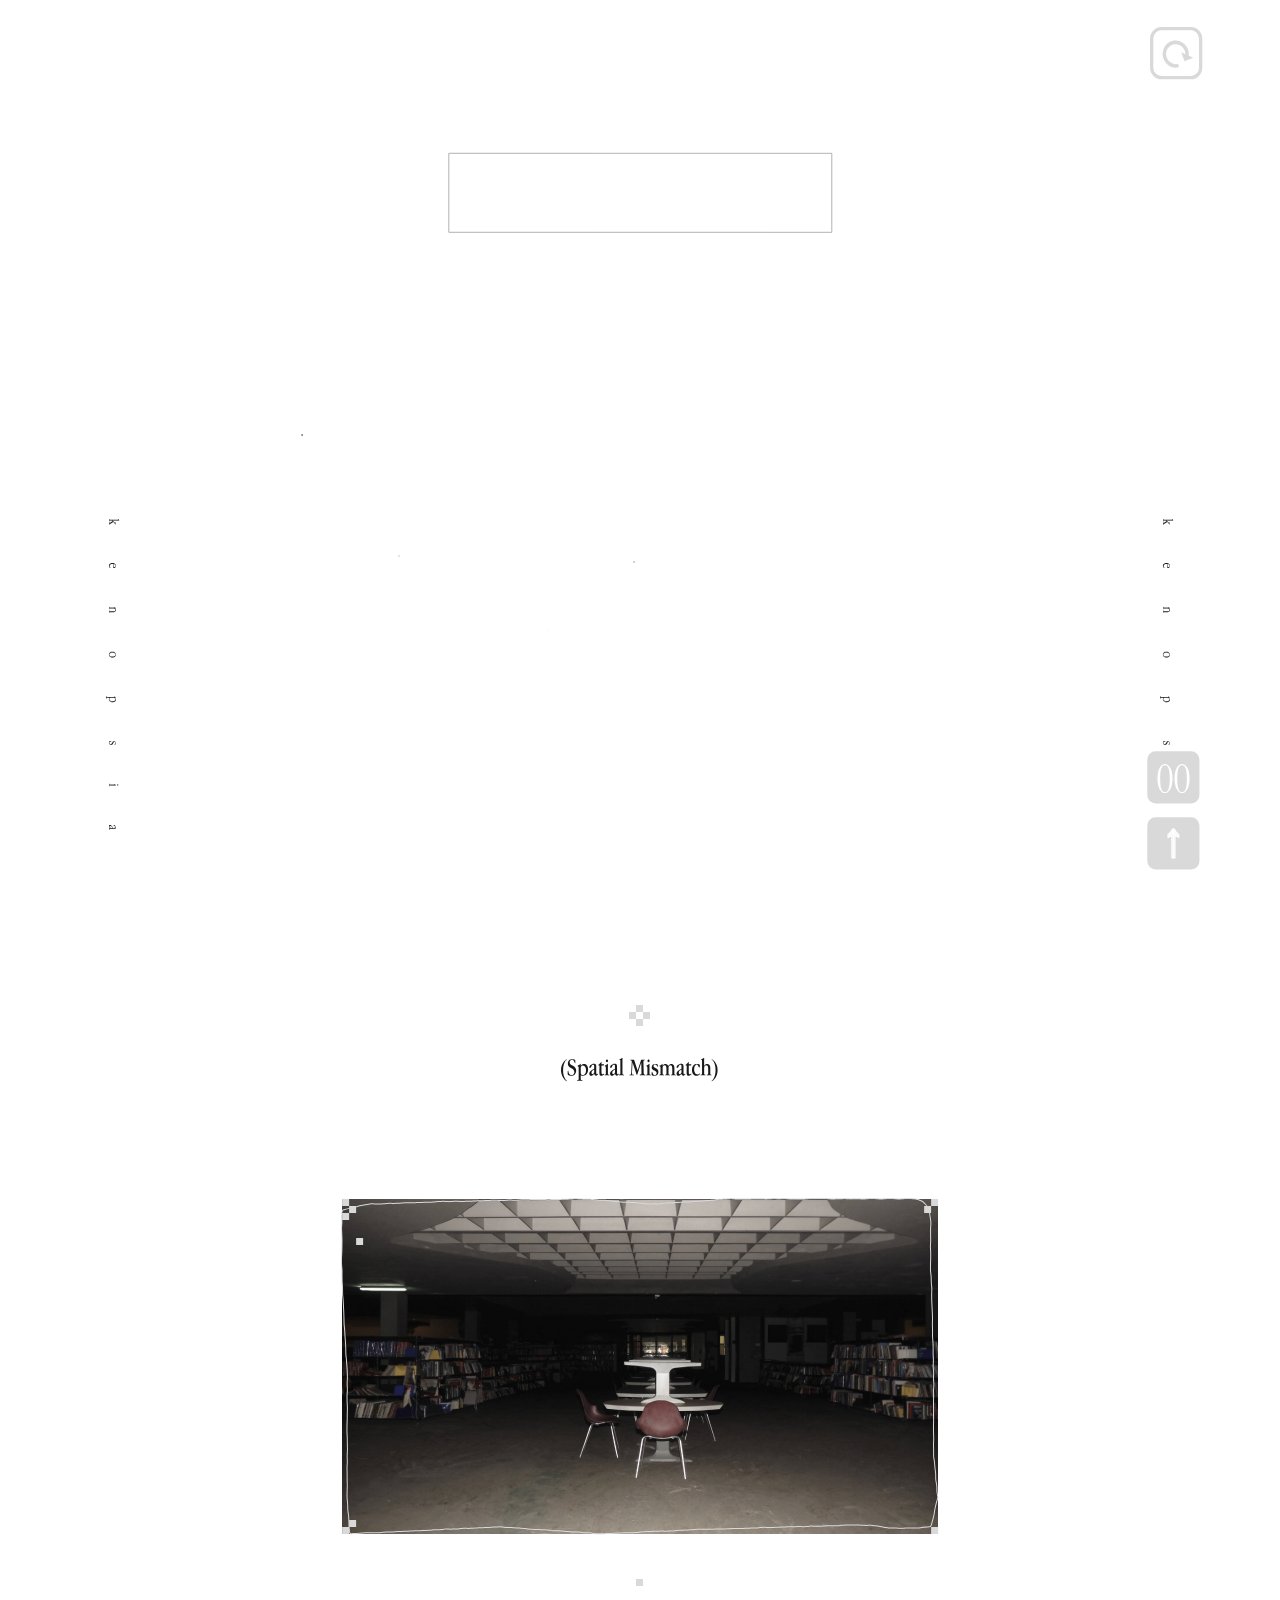
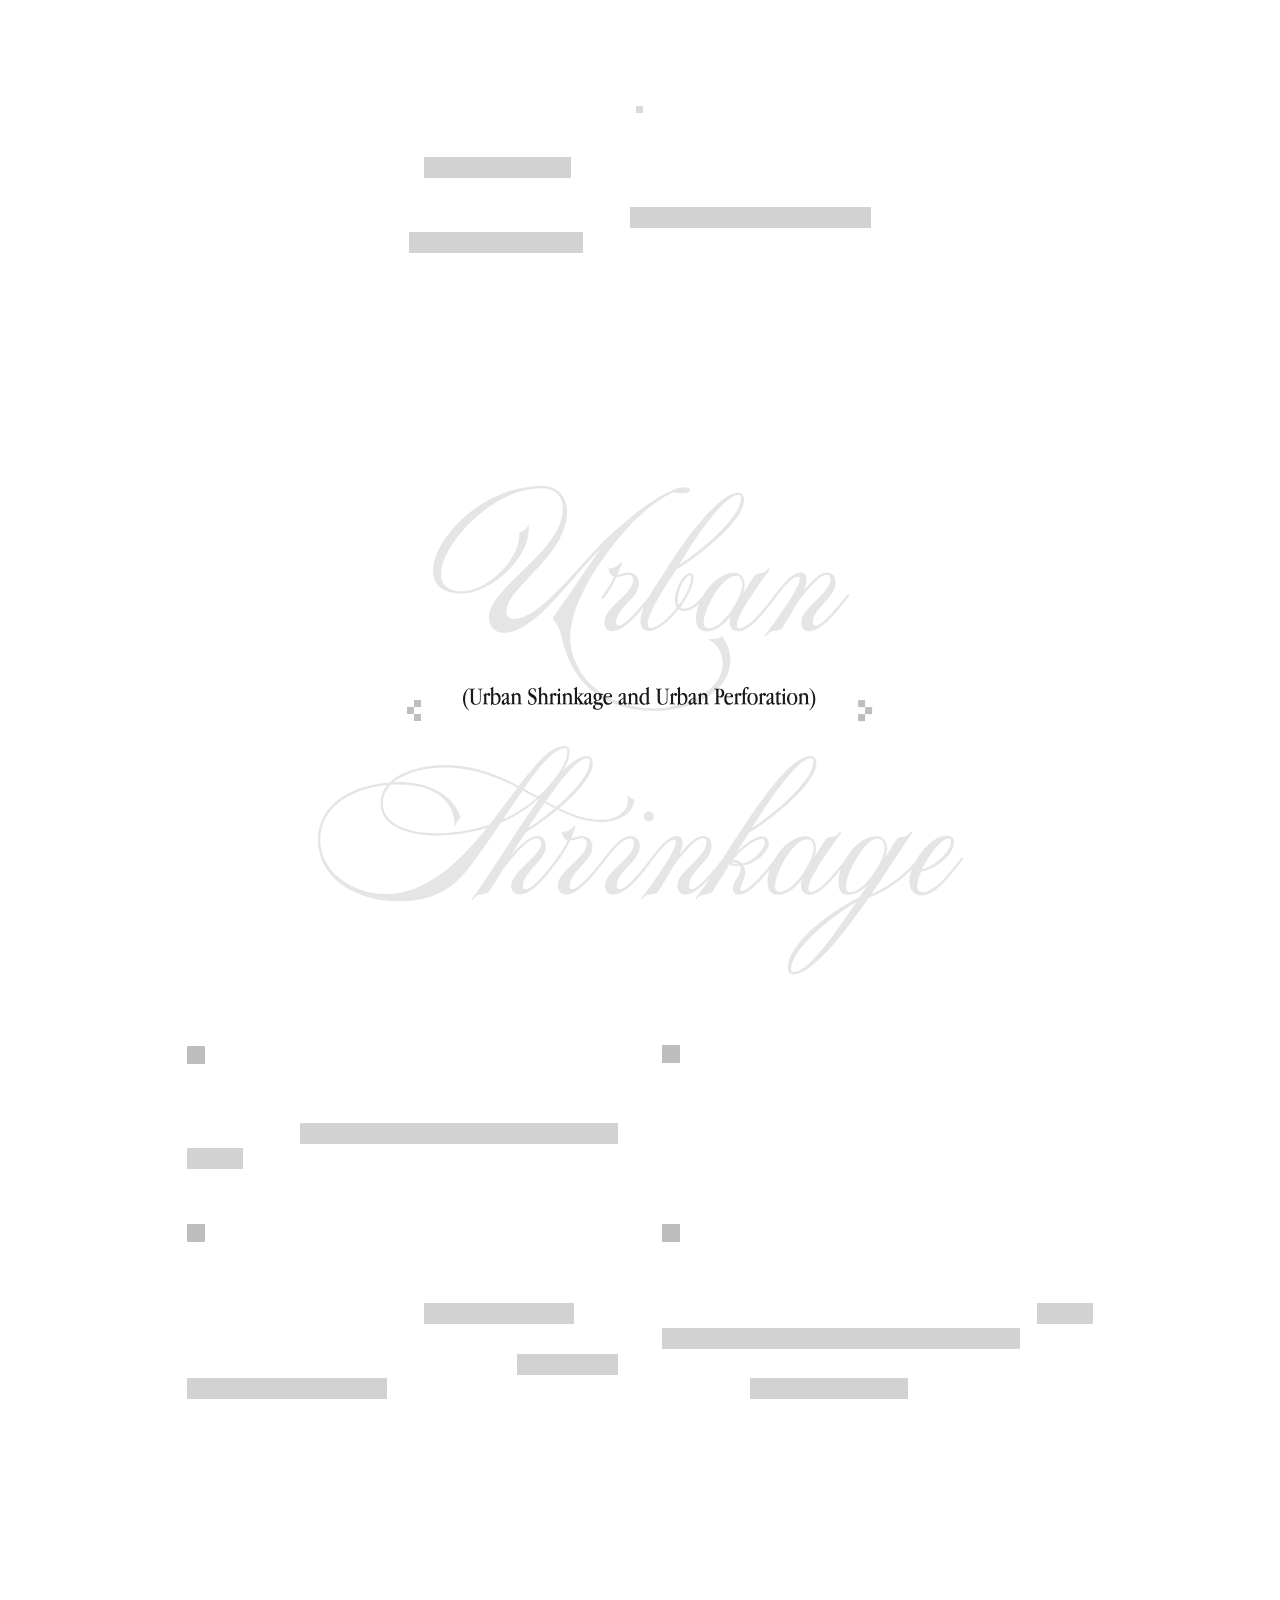
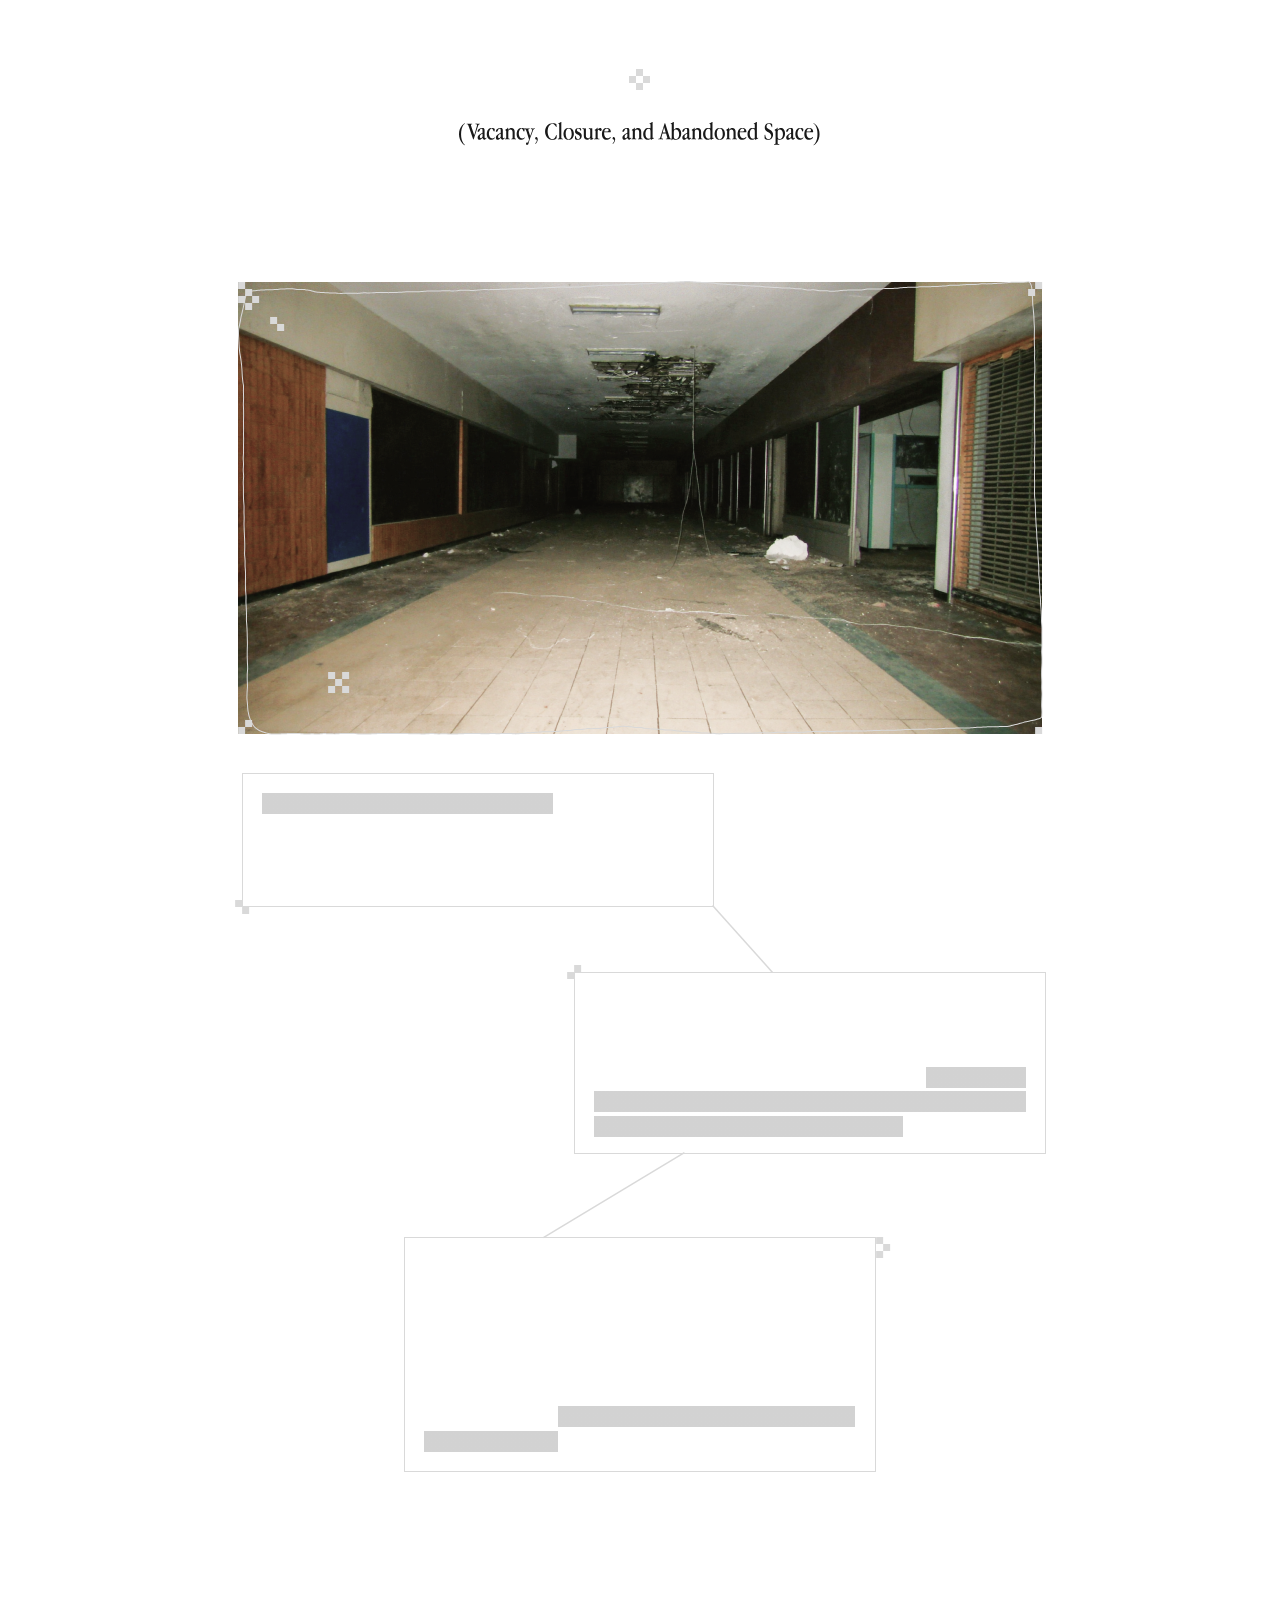
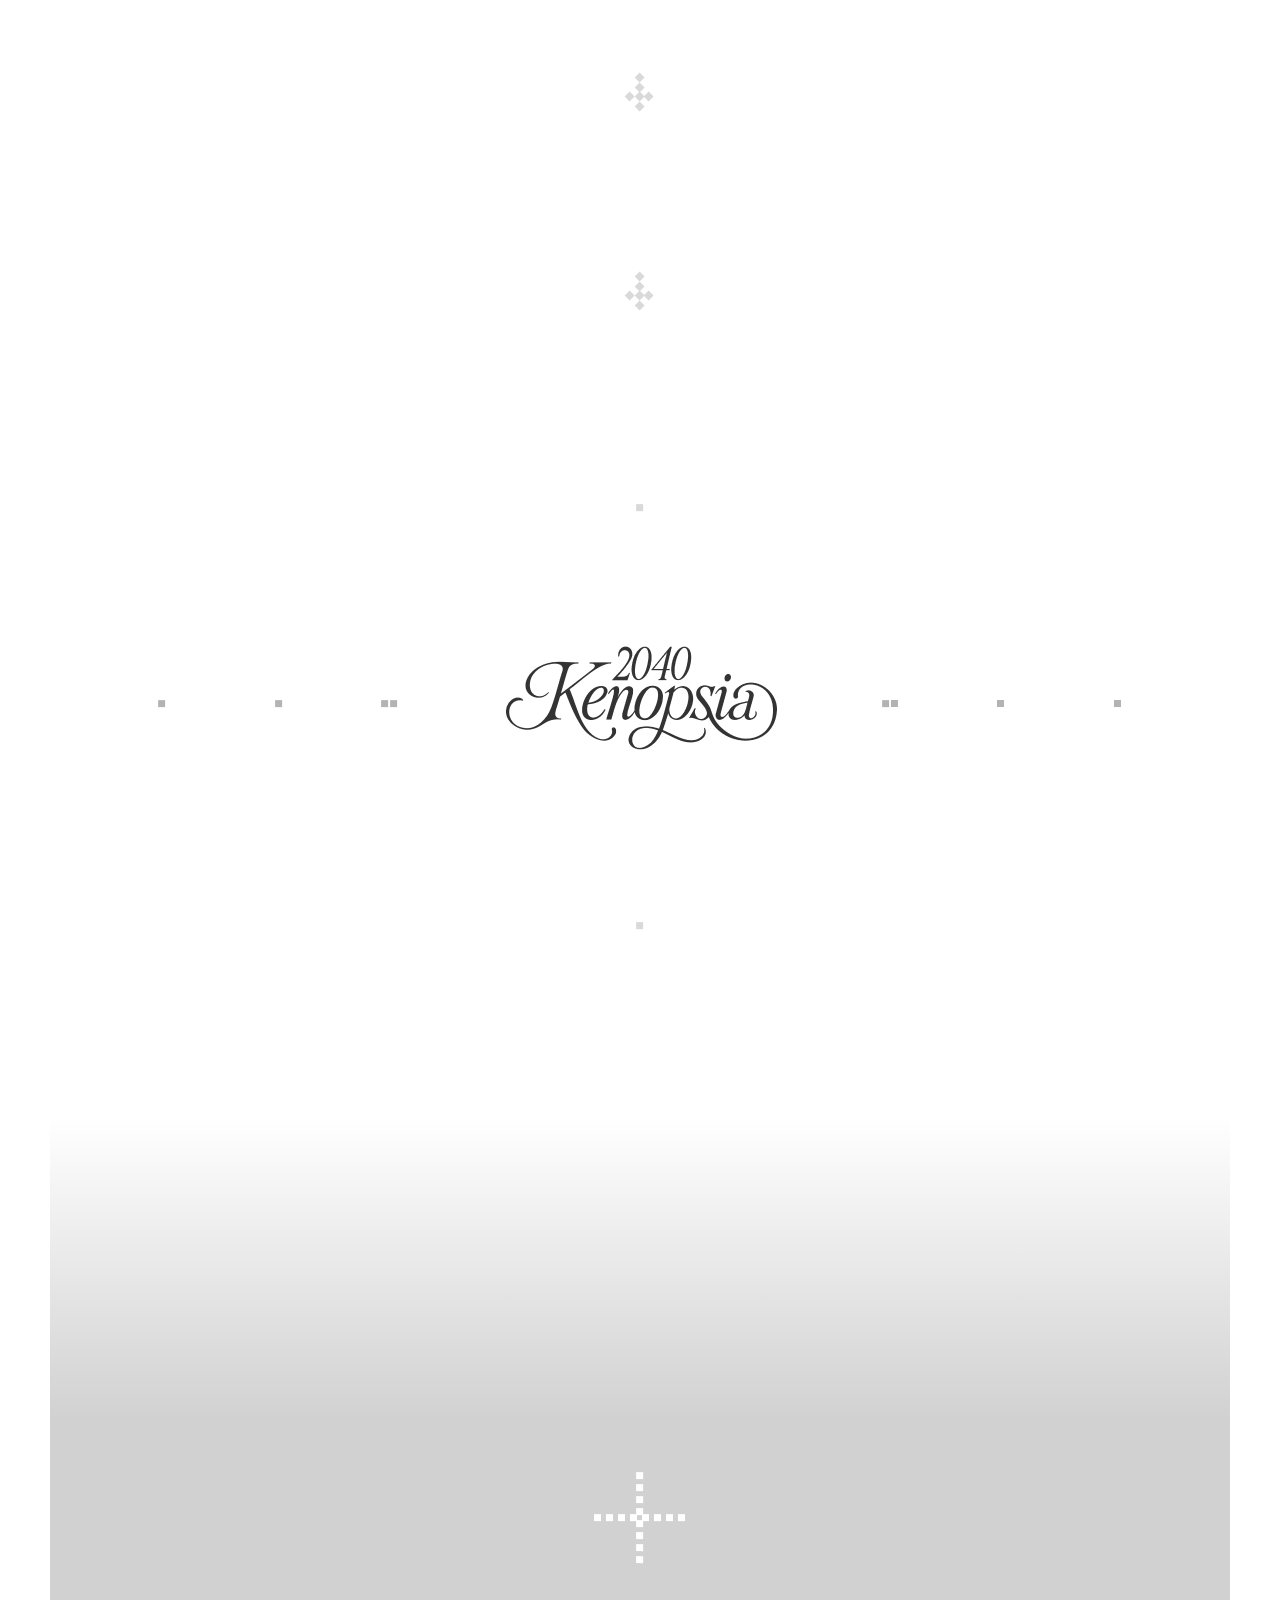
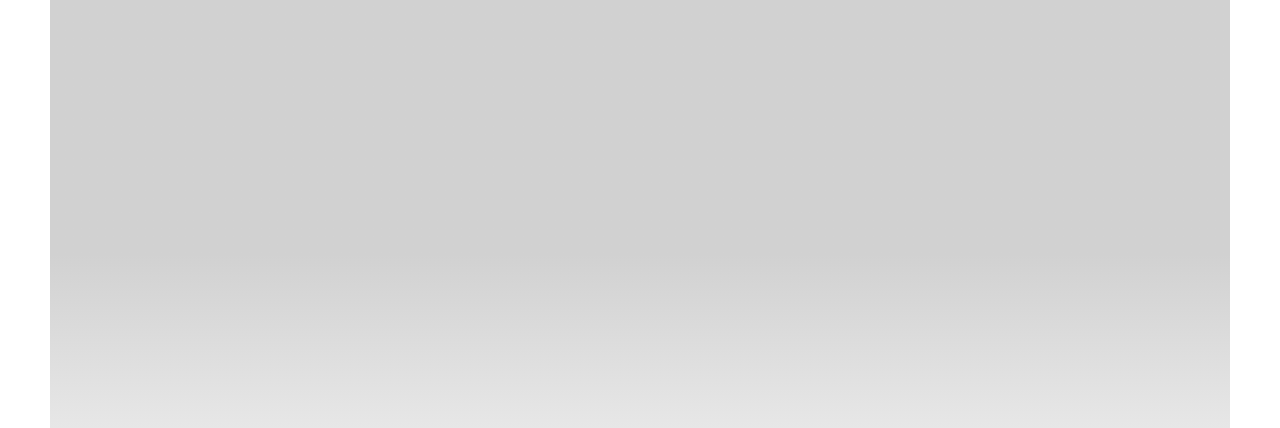
==== commit 6949b598: "Adjust numbers and highlights" ====
--- a/section02.html
+++ b/section02.html
@@ -53,11 +53,11 @@
 <text fill="white" style="white-space: pre" xml:space="preserve" font-family="AppleGaramondRegular" font-size="18" letter-spacing="-0.01em"><tspan x="-0.629883" y="11.2479">2</tspan></text>
 </svg></div><div data-node-id="142:12318" class="section02-text-layer" style="position:absolute;left:612px;top:2850.995361328125px;width:431px;height:150px;opacity:1;overflow:visible"><span class="sr-only">이 점은 Kenopsia Archive의 시각적 방향과도 연결된다. 본 프로젝트는 2040년 대한민국 전체를 하나의 폐허처럼 표현하는 것이 아니라, 정상적으로 유지되는 도시 안에서 특정 교실, 상점, 통로, 대기공간처럼 사람의 활동을 전제로 했던 일부 장소의 밀도가 낮아지는 상황을 다룬다. 즉 프로젝트에서의 ‘비어 있음’은 도시 전체의 소멸이 아니라, 도시 내부에 부분적으로 나타날 수 있는 인간 활동의 공백에 가깝다.</span><svg width="432" height="139" viewBox="0 0 432 139" fill="none" style="position:absolute;left:0px;top:5.93994140625px;display:block;overflow:visible" aria-hidden="true">
 <text fill="#191919" style="white-space: pre" xml:space="preserve" font-family="BookkMyungjo" font-size="14" font-weight="bold" letter-spacing="-0.02em"><tspan x="0" y="10.7601">이 </tspan><tspan x="18.4476" y="10.7601">점은 </tspan><tspan x="50.0547" y="10.7601">Kenopsia </tspan><tspan x="114.818" y="10.7601">Archive의 </tspan><tspan x="183.163" y="10.7601">시각적 </tspan><tspan x="227.929" y="10.7601">방향과도 </tspan><tspan x="285.855" y="10.7601">연결된다. </tspan><tspan x="346.755" y="10.7601">본 </tspan><tspan x="365.203" y="10.7601">프로젝트는 </tspan><tspan x="0" y="35.7601">2040년 </tspan><tspan x="49.9147" y="35.7601">대한민국 </tspan><tspan x="107.287" y="35.7601">전체를 </tspan><tspan x="151.5" y="35.7601">하나의 </tspan><tspan x="195.713" y="35.7601">폐허처럼 </tspan><tspan x="253.086" y="35.7601">표현하는 </tspan><tspan x="310.458" y="35.7601">것이 </tspan><tspan x="341.512" y="35.7601">아니라, </tspan><tspan x="391.242" y="35.7601">정상적</tspan><tspan x="0" y="60.7601">으로 </tspan><tspan x="29.5734" y="60.7601">유지되는 </tspan><tspan x="85.4658" y="60.7601">도시 </tspan><tspan x="115.039" y="60.7601">안에서 </tspan><tspan x="157.772" y="60.7601">특정 </tspan><tspan x="187.346" y="60.7601">교실, </tspan><tspan x="222.436" y="60.7601">상점, </tspan><tspan x="257.526" y="60.7601">통로, </tspan><tspan x="292.616" y="60.7601">대기공간처럼 </tspan><tspan x="374.828" y="60.7601">사람의 </tspan><tspan x="417.561" y="60.7601">활</tspan><tspan x="0" y="85.7601">동을 </tspan><tspan x="29.6152" y="85.7601">전제로 </tspan><tspan x="72.3898" y="85.7601">했던 </tspan><tspan x="102.005" y="85.7601">일부 </tspan><tspan x="131.62" y="85.7601">장소의 </tspan><tspan x="174.395" y="85.7601">밀도가 </tspan><tspan x="217.169" y="85.7601">낮아지는 </tspan><tspan x="273.103" y="85.7601">상황을 </tspan><tspan x="315.878" y="85.7601">다룬다. </tspan><tspan x="361.626" y="85.7601">즉 </tspan><tspan x="378.082" y="85.7601">프로젝트</tspan><tspan x="0" y="110.76">에서의 </tspan><tspan x="43.2289" y="110.76">‘비어 </tspan><tspan x="78.3504" y="110.76">있음’은 </tspan><tspan x="126.631" y="110.76">도시 </tspan><tspan x="156.701" y="110.76">전체의 </tspan><tspan x="199.93" y="110.76">소멸이 </tspan><tspan x="243.159" y="110.76">아니라, </tspan><tspan x="291.904" y="110.76">도시 </tspan><tspan x="321.974" y="110.76">내부에 </tspan><tspan x="365.203" y="110.76">부분적으로 </tspan><tspan x="0" y="135.76">나타날 </tspan><tspan x="42.6984" y="135.76">수 </tspan><tspan x="59.0778" y="135.76">있는 </tspan><tspan x="88.6167" y="135.76">인간 </tspan><tspan x="118.156" y="135.76">활동의 </tspan><tspan x="160.854" y="135.76">공백에 </tspan><tspan x="203.552" y="135.76">가깝다.</tspan></text>
-</svg></div><div data-node-id="142:12319" class="section02-highlight-layer" style="position:absolute;left:987px;top:2903.294189453125px;width:56px;height:21px;opacity:1;overflow:visible"><span aria-hidden="true" style="position:absolute;left:0.0px;top:0.0px;width:56px;height:21px;background:linear-gradient(rgba(210.0760442018509,210.0760442018509,210.0760442018509,1),rgba(210.0760442018509,210.0760442018509,210.0760442018509,1));transform:rotate(0deg);transform-origin:center"></span></div><div data-node-id="142:12320" class="section02-highlight-layer" style="position:absolute;left:612px;top:2928.493408203125px;width:358px;height:21px;opacity:1;overflow:visible"><span aria-hidden="true" style="position:absolute;left:0.0px;top:0.0px;width:358px;height:21px;background:linear-gradient(rgba(210.0760442018509,210.0760442018509,210.0760442018509,1),rgba(210.0760442018509,210.0760442018509,210.0760442018509,1));transform:rotate(0deg);transform-origin:center"></span></div><div data-node-id="142:12321" class="section02-highlight-layer" style="position:absolute;left:700px;top:2978.393798828125px;width:158px;height:21px;opacity:1;overflow:visible"><span aria-hidden="true" style="position:absolute;left:0.0px;top:0.0px;width:158px;height:21px;background:linear-gradient(rgba(210.0760442018509,210.0760442018509,210.0760442018509,1),rgba(210.0760442018509,210.0760442018509,210.0760442018509,1));transform:rotate(0deg);transform-origin:center"></span></div><div data-node-id="142:12323" style="position:absolute;left:612px;top:2823.872314453125px;width:18px;height:18px;opacity:1;overflow:visible"><span aria-hidden="true" style="position:absolute;left:0.0px;top:0.0px;width:18px;height:18px;background:linear-gradient(rgba(189.50616717338562,189.50616717338562,189.50616717338562,1),rgba(189.50616717338562,189.50616717338562,189.50616717338562,1));transform:rotate(0deg);transform-origin:center"></span></div><div data-node-id="142:12324" class="section02-text-layer" style="position:absolute;left:616.541015625px;top:2821.995361328125px;width:8px;height:21px;opacity:1;overflow:visible"><span class="sr-only">4</span><svg width="7" height="13" viewBox="0 0 7 13" fill="none" style="position:absolute;left:0.4140625px;top:4.201904296875px;display:block;overflow:visible" aria-hidden="true">
+</svg></div><div data-node-id="142:12319" class="section02-highlight-layer" style="position:absolute;left:987px;top:2903.294189453125px;width:56px;height:21px;opacity:1;overflow:visible"><span aria-hidden="true" style="position:absolute;left:0.0px;top:0.0px;width:56px;height:21px;background:linear-gradient(rgba(210.0760442018509,210.0760442018509,210.0760442018509,1),rgba(210.0760442018509,210.0760442018509,210.0760442018509,1));transform:rotate(0deg);transform-origin:center"></span></div><div data-node-id="142:12320" class="section02-highlight-layer" style="position:absolute;left:612px;top:2928.493408203125px;width:358px;height:21px;opacity:1;overflow:visible"><span aria-hidden="true" style="position:absolute;left:0.0px;top:0.0px;width:358px;height:21px;background:linear-gradient(rgba(210.0760442018509,210.0760442018509,210.0760442018509,1),rgba(210.0760442018509,210.0760442018509,210.0760442018509,1));transform:rotate(0deg);transform-origin:center"></span></div><div data-node-id="142:12321" class="section02-highlight-layer" style="position:absolute;left:700px;top:2978.393798828125px;width:158px;height:21px;opacity:1;overflow:visible"><span aria-hidden="true" style="position:absolute;left:0.0px;top:0.0px;width:158px;height:21px;background:linear-gradient(rgba(210.0760442018509,210.0760442018509,210.0760442018509,1),rgba(210.0760442018509,210.0760442018509,210.0760442018509,1));transform:rotate(0deg);transform-origin:center"></span></div><div data-node-id="142:12323" style="position:absolute;left:612px;top:2823.872314453125px;width:18px;height:18px;opacity:1;overflow:visible"><span aria-hidden="true" style="position:absolute;left:0.0px;top:0.0px;width:18px;height:18px;background:linear-gradient(rgba(189.50616717338562,189.50616717338562,189.50616717338562,1),rgba(189.50616717338562,189.50616717338562,189.50616717338562,1));transform:rotate(0deg);transform-origin:center"></span></div><div data-node-id="142:12324" class="section02-text-layer" style="position:absolute;left:616.541015625px;top:2822.495361328125px;width:8px;height:21px;opacity:1;overflow:visible"><span class="sr-only">4</span><svg width="7" height="13" viewBox="0 0 7 13" fill="none" style="position:absolute;left:0.4140625px;top:4.201904296875px;display:block;overflow:visible" aria-hidden="true">
 <text fill="white" style="white-space: pre" xml:space="preserve" font-family="AppleGaramondRegular" font-size="18" letter-spacing="-0.01em"><tspan x="-0.414062" y="12.4181">4</tspan></text>
 </svg></div><div data-node-id="142:12326" class="section02-text-layer" style="position:absolute;left:612px;top:2670.995361328125px;width:431px;height:125px;opacity:1;overflow:visible"><span class="sr-only">2025년 국내 인구감소 지자체를 분석한 연구에서도 도시축소가 하나의 동일한 형태가 아니라 도시 중심부와 비도시지역의 변화에 따라 여섯 가지 서로 다른 공간적 축소 유형으로 나타나는 것이 확인되었다. 즉 같은 인구감소지역 안에서도 어떤 장소는 계속 유지되는 반면 다른 장소는 더 빠르게 저이용될 수 있다.</span><svg width="431" height="114" viewBox="0 0 431 114" fill="none" style="position:absolute;left:0.112060546875px;top:5.93994140625px;display:block;overflow:visible" aria-hidden="true">
 <text fill="#191919" style="white-space: pre" xml:space="preserve" font-family="BookkMyungjo" font-size="14" font-weight="bold" letter-spacing="-0.02em"><tspan x="-0.112061" y="10.7601">2025년 </tspan><tspan x="48.8474" y="10.7601">국내 </tspan><tspan x="78.9456" y="10.7601">인구감소 </tspan><tspan x="135.363" y="10.7601">지자체를 </tspan><tspan x="191.78" y="10.7601">분석한 </tspan><tspan x="235.038" y="10.7601">연구에서도 </tspan><tspan x="304.614" y="10.7601">도시축소가 </tspan><tspan x="374.191" y="10.7601">하나의 </tspan><tspan x="417.448" y="10.7601">동</tspan><tspan x="-0.112061" y="35.7601">일한 </tspan><tspan x="29.8005" y="35.7601">형태가 </tspan><tspan x="72.8725" y="35.7601">아니라 </tspan><tspan x="115.944" y="35.7601">도시 </tspan><tspan x="145.857" y="35.7601">중심부와 </tspan><tspan x="202.088" y="35.7601">비도시지역의 </tspan><tspan x="284.639" y="35.7601">변화에 </tspan><tspan x="327.711" y="35.7601">따라 </tspan><tspan x="357.623" y="35.7601">여섯 </tspan><tspan x="387.536" y="35.7601">가지 </tspan><tspan x="417.448" y="35.7601">서</tspan><tspan x="-0.112061" y="60.7601">로 </tspan><tspan x="16.3436" y="60.7601">다른 </tspan><tspan x="45.9588" y="60.7601">공간적 </tspan><tspan x="88.7334" y="60.7601">축소 </tspan><tspan x="118.349" y="60.7601">유형으로 </tspan><tspan x="174.283" y="60.7601">나타나는 </tspan><tspan x="230.217" y="60.7601">것이 </tspan><tspan x="259.832" y="60.7601">확인되었다. </tspan><tspan x="331.899" y="60.7601">즉 </tspan><tspan x="348.355" y="60.7601">같은 </tspan><tspan x="377.97" y="60.7601">인구감소</tspan><tspan x="-0.112061" y="85.7601">지역 </tspan><tspan x="29.4738" y="85.7601">안에서도 </tspan><tspan x="85.3786" y="85.7601">어떤 </tspan><tspan x="114.964" y="85.7601">장소는 </tspan><tspan x="157.71" y="85.7601">계속 </tspan><tspan x="187.296" y="85.7601">유지되는 </tspan><tspan x="243.2" y="85.7601">반면 </tspan><tspan x="272.786" y="85.7601">다른 </tspan><tspan x="302.372" y="85.7601">장소는 </tspan><tspan x="345.117" y="85.7601">더 </tspan><tspan x="361.544" y="85.7601">빠르게 </tspan><tspan x="404.289" y="85.7601">저이</tspan><tspan x="-0.112061" y="110.76">용될 </tspan><tspan x="29.4268" y="110.76">수 </tspan><tspan x="45.8063" y="110.76">있다.</tspan></text>
-</svg></div><div data-node-id="142:12328" style="position:absolute;left:612px;top:2644.872314453125px;width:18px;height:18px;opacity:1;overflow:visible"><span aria-hidden="true" style="position:absolute;left:0.0px;top:0.0px;width:18px;height:18px;background:linear-gradient(rgba(189.50616717338562,189.50616717338562,189.50616717338562,1),rgba(189.50616717338562,189.50616717338562,189.50616717338562,1));transform:rotate(0deg);transform-origin:center"></span></div><div data-node-id="142:12329" class="section02-text-layer" style="position:absolute;left:617.33984375px;top:2641.999267578125px;width:8px;height:21px;opacity:1;overflow:visible"><span class="sr-only">3</span><svg width="7" height="14" viewBox="0 0 7 14" fill="none" style="position:absolute;left:0.68408203125px;top:5.35400390625px;display:block;overflow:visible" aria-hidden="true">
+</svg></div><div data-node-id="142:12328" style="position:absolute;left:612px;top:2644.872314453125px;width:18px;height:18px;opacity:1;overflow:visible"><span aria-hidden="true" style="position:absolute;left:0.0px;top:0.0px;width:18px;height:18px;background:linear-gradient(rgba(189.50616717338562,189.50616717338562,189.50616717338562,1),rgba(189.50616717338562,189.50616717338562,189.50616717338562,1));transform:rotate(0deg);transform-origin:center"></span></div><div data-node-id="142:12329" class="section02-text-layer" style="position:absolute;left:617.33984375px;top:2642.499267578125px;width:8px;height:21px;opacity:1;overflow:visible"><span class="sr-only">3</span><svg width="7" height="14" viewBox="0 0 7 14" fill="none" style="position:absolute;left:0.68408203125px;top:5.35400390625px;display:block;overflow:visible" aria-hidden="true">
 <text fill="white" style="white-space: pre" xml:space="preserve" font-family="AppleGaramondRegular" font-size="18" letter-spacing="-0.01em"><tspan x="-0.684082" y="11.266">3</tspan></text>
 </svg></div><div data-node-id="142:12330" class="section02-highlight-layer" style="position:absolute;left:212px;top:3992.999267578125px;width:291px;height:21px;opacity:1;overflow:visible"><span aria-hidden="true" style="position:absolute;left:0.0px;top:0.0px;width:291px;height:21px;background:linear-gradient(rgba(210.0760442018509,210.0760442018509,210.0760442018509,1),rgba(210.0760442018509,210.0760442018509,210.0760442018509,1));transform:rotate(0deg);transform-origin:center"></span></div><div data-node-id="142:12331" class="section02-highlight-layer" style="position:absolute;left:508px;top:4605.9990234375px;width:297px;height:21px;opacity:1;overflow:visible"><span aria-hidden="true" style="position:absolute;left:0.0px;top:0.0px;width:297px;height:21px;background:linear-gradient(rgba(210.0760442018509,210.0760442018509,210.0760442018509,1),rgba(210.0760442018509,210.0760442018509,210.0760442018509,1));transform:rotate(0deg);transform-origin:center"></span></div><div data-node-id="142:12332" class="section02-highlight-layer" style="position:absolute;left:374px;top:4630.9990234375px;width:134px;height:21px;opacity:1;overflow:visible"><span aria-hidden="true" style="position:absolute;left:0.0px;top:0.0px;width:134px;height:21px;background:linear-gradient(rgba(210.0760442018509,210.0760442018509,210.0760442018509,1),rgba(210.0760442018509,210.0760442018509,210.0760442018509,1));transform:rotate(0deg);transform-origin:center"></span></div><div data-node-id="142:12334" class="section02-text-layer" style="position:absolute;left:544px;top:4188.9990234375px;width:431px;height:150px;opacity:1;overflow:visible"><span class="sr-only">보다 구체적으로 국토연구원이 20개 국내 축소도시를 조사한 연구에서는 2만 7,291필지, 약 37.8㎢에 이르는 유휴 국·공유재산이 확인되었으며, 특히 국·공유 건물의 유휴 비율이 높게 나타났다. 이 수치는 모든 유휴재산이 인구감소 하나의 원인으로 발생했다는 뜻은 아니지만, 인구가 지속적으로 감소한 도시에서 기존의 물리적 자산을 더 이상 충분히 활용하지 못하는 문제가 실제 정책 대상으로 존재하고 있음을 보여준다</span><svg width="432" height="139" viewBox="0 0 432 139" fill="none" style="position:absolute;left:0.112060546875px;top:5.93994140625px;display:block;overflow:visible" aria-hidden="true">
 <text fill="#191919" style="white-space: pre" xml:space="preserve" font-family="BookkMyungjo" font-size="14" font-weight="bold" letter-spacing="-0.02em"><tspan x="-0.112061" y="10.7601">보다 </tspan><tspan x="30.9734" y="10.7601">구체적으로 </tspan><tspan x="101.537" y="10.7601">국토연구원이 </tspan><tspan x="185.26" y="10.7601">20개 </tspan><tspan x="219.197" y="10.7601">국내 </tspan><tspan x="250.282" y="10.7601">축소도시를 </tspan><tspan x="320.846" y="10.7601">조사한 </tspan><tspan x="365.091" y="10.7601">연구에서는 </tspan><tspan x="-0.112061" y="35.7601">2만 </tspan><tspan x="26.3254" y="35.7601">7,291필지, </tspan><tspan x="100.972" y="35.7601">약 </tspan><tspan x="119.404" y="35.7601">37.8㎢에 </tspan><tspan x="180.598" y="35.7601">이르는 </tspan><tspan x="225.35" y="35.7601">유휴 </tspan><tspan x="256.941" y="35.7601">국·공유재산이 </tspan><tspan x="346.414" y="35.7601">확인되었으며, </tspan><tspan x="-0.112061" y="60.7601">특히 </tspan><tspan x="30.2947" y="60.7601">국·공유 </tspan><tspan x="79.1043" y="60.7601">건물의 </tspan><tspan x="122.671" y="60.7601">유휴 </tspan><tspan x="153.077" y="60.7601">비율이 </tspan><tspan x="196.644" y="60.7601">높게 </tspan><tspan x="227.05" y="60.7601">나타났다. </tspan><tspan x="286.75" y="60.7601">이 </tspan><tspan x="303.997" y="60.7601">수치는 </tspan><tspan x="347.563" y="60.7601">모든 </tspan><tspan x="377.97" y="60.7601">유휴재산</tspan><tspan x="-0.112061" y="85.7601">이 </tspan><tspan x="16.8498" y="85.7601">인구감소 </tspan><tspan x="73.2901" y="85.7601">하나의 </tspan><tspan x="116.571" y="85.7601">원인으로 </tspan><tspan x="173.011" y="85.7601">발생했다는 </tspan><tspan x="242.611" y="85.7601">뜻은 </tspan><tspan x="272.732" y="85.7601">아니지만, </tspan><tspan x="334.689" y="85.7601">인구가 </tspan><tspan x="377.97" y="85.7601">지속적으</tspan><tspan x="-0.112061" y="110.76">로 </tspan><tspan x="16.669" y="110.76">감소한 </tspan><tspan x="59.769" y="110.76">도시에서 </tspan><tspan x="116.028" y="110.76">기존의 </tspan><tspan x="159.128" y="110.76">물리적 </tspan><tspan x="202.228" y="110.76">자산을 </tspan><tspan x="245.328" y="110.76">더 </tspan><tspan x="262.11" y="110.76">이상 </tspan><tspan x="292.05" y="110.76">충분히 </tspan><tspan x="335.15" y="110.76">활용하지 </tspan><tspan x="391.41" y="110.76">못하는 </tspan><tspan x="-0.112061" y="135.76">문제가 </tspan><tspan x="42.5863" y="135.76">실제 </tspan><tspan x="72.1252" y="135.76">정책 </tspan><tspan x="101.664" y="135.76">대상으로 </tspan><tspan x="157.522" y="135.76">존재하고 </tspan><tspan x="213.38" y="135.76">있음을 </tspan><tspan x="256.078" y="135.76">보여준다</tspan></text>
--- a/styles.css
+++ b/styles.css
@@ -15,13 +15,6 @@
 .fade-out{position:absolute;left:-55px;top:2261px;width:1291px;height:560px;background:linear-gradient(to bottom,#d1d1d1,#fff)}
 h1{position:absolute;margin:0;left:45px;top:4.065px;width:1090px;height:177px;font-family:AppleGaramondLight,serif;font-style:italic;font-weight:400;font-size:155px;line-height:177px;letter-spacing:-6.2px;color:#b2b2b2;white-space:nowrap}
 h1 .zero{letter-spacing:-1.55px}h1 .four{letter-spacing:-3.1px}
-.small-logo{position:absolute;left:440px;top:670px;width:282px;height:143px;overflow:hidden;opacity:.3}
-.small-logo img{position:absolute;left:-5.79%;top:-11.89%;width:111.58%;height:123.78%;max-width:none}
-.logo-edge{position:absolute;background:linear-gradient(to bottom,#fcfcfc,#fff)}
-.edge-top{left:440px;top:670px;width:282px;height:19px}
-.edge-bottom{left:440px;top:793px;width:282px;height:20px;transform:rotate(180deg)}
-.edge-left{left:377px;top:733px;width:143px;height:17px;transform:rotate(-90deg)}
-.edge-right{left:641px;top:732px;width:143px;height:19px;transform:rotate(90deg)}
 .dot{position:absolute;width:7.128px;height:7.128px;left:585.999px;background:#c1c1c1}
 .dot-1{top:889px}.dot-2{top:902px}.dot-3{top:1096px}.dot-4{top:1449px;background:#cdcdcd}.dot-5{top:1733px;background:#cdcdcd}
 .archive-logo{position:absolute;left:103px;top:1808.299px;width:973px;height:396px;overflow:hidden}
